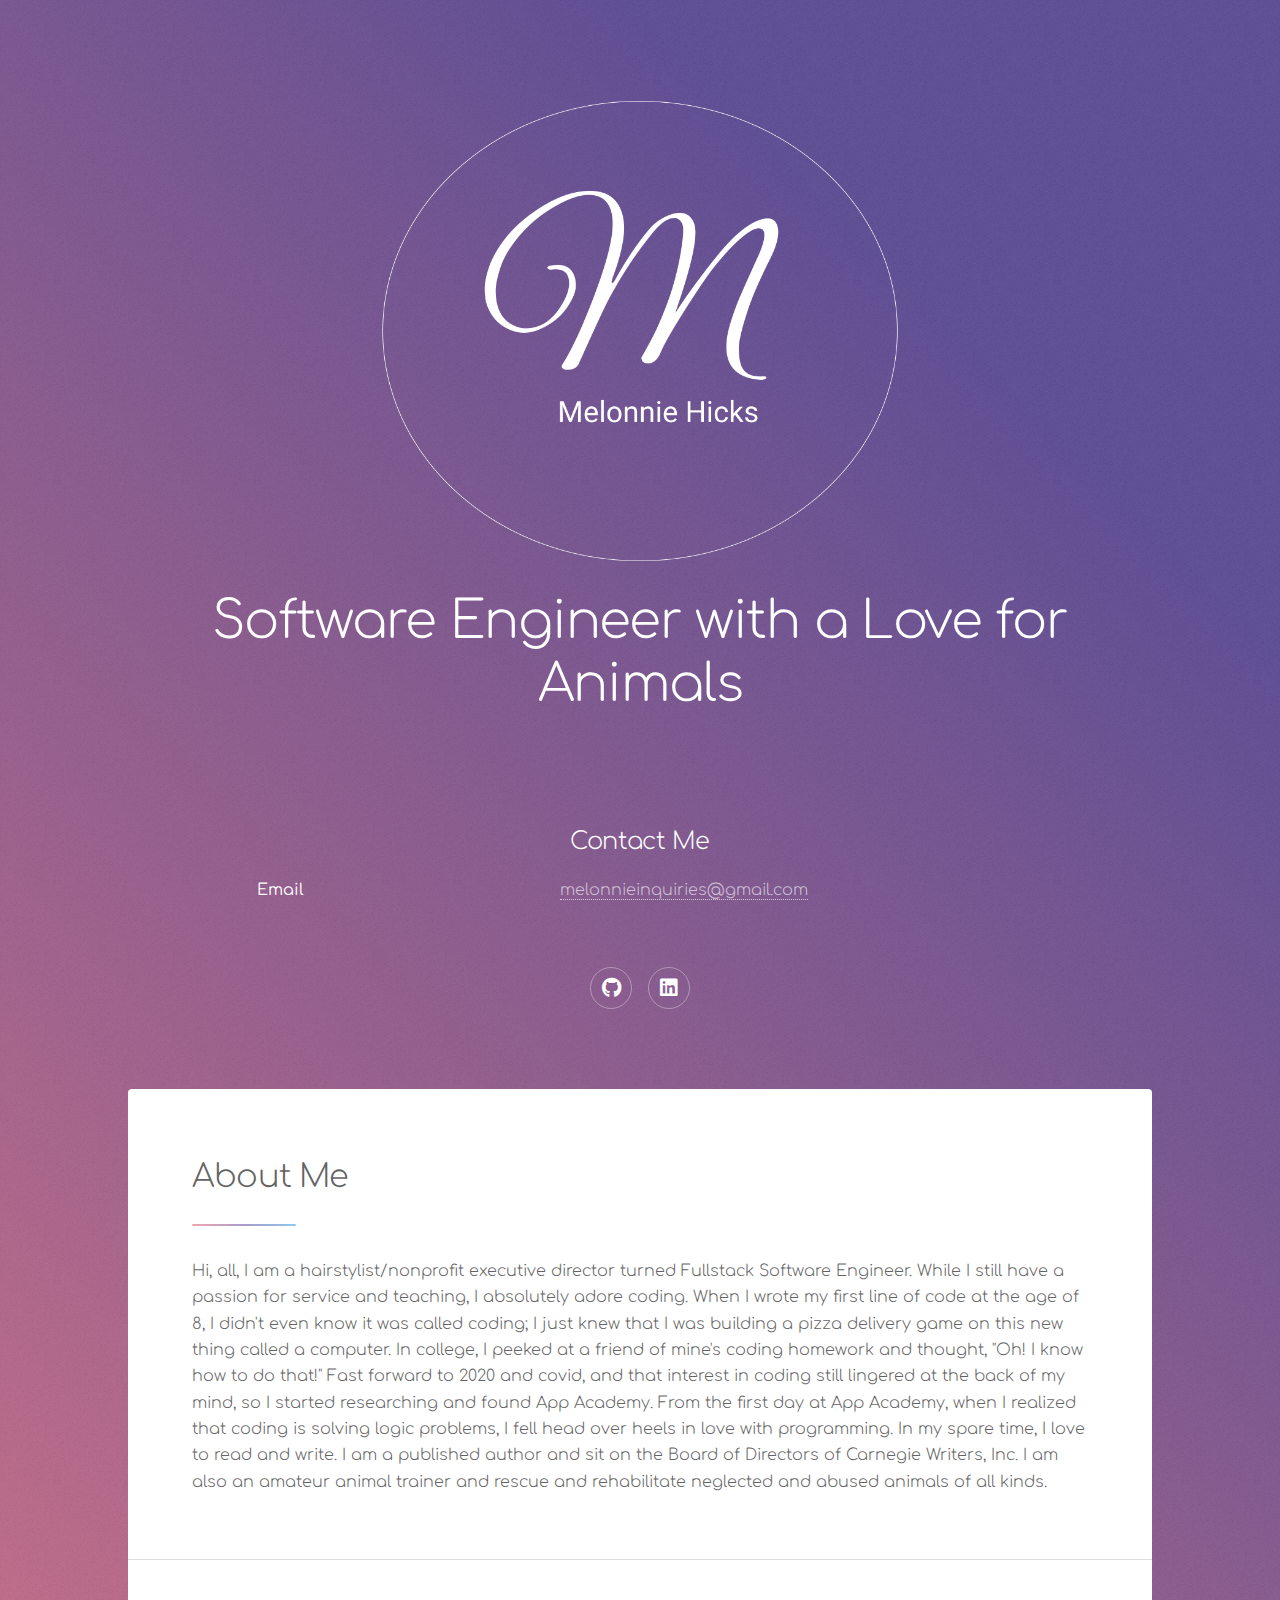
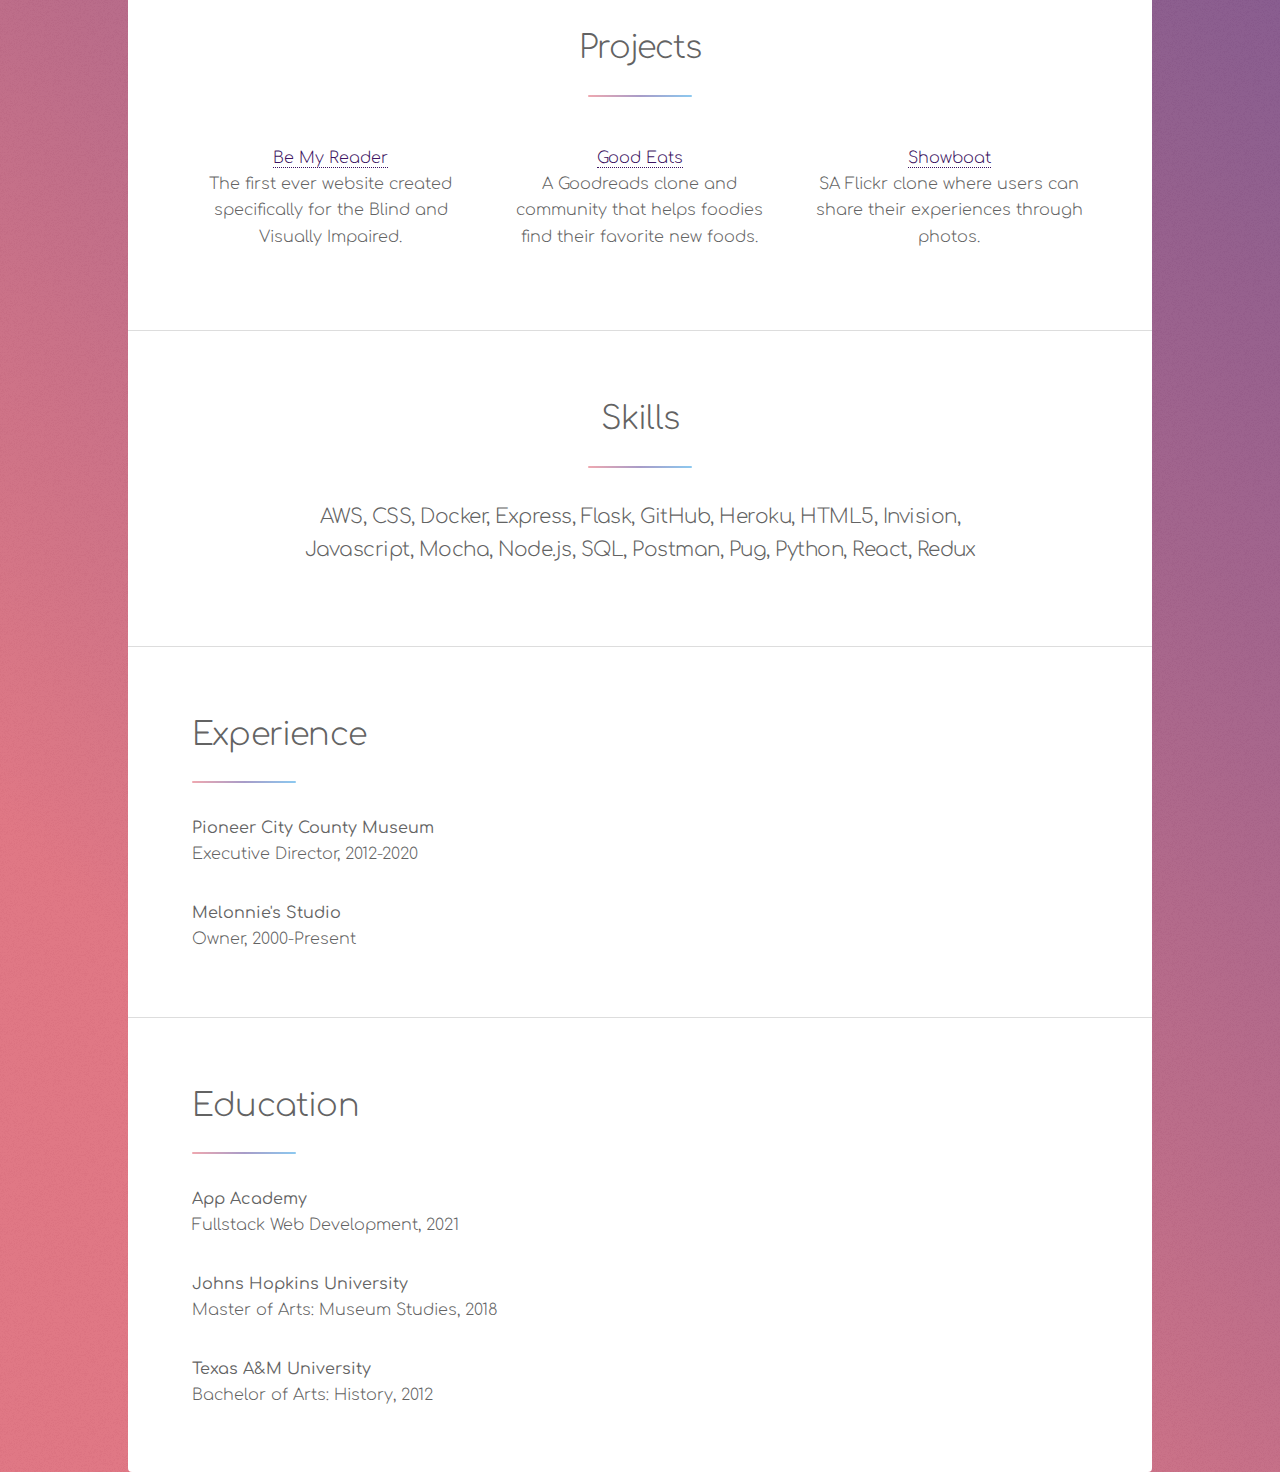
==== index.html @ 97345cf4 "styling" ====
<!DOCTYPE HTML>
<!--
	Stellar by HTML5 UP
	html5up.net | @ajlkn
	Free for personal and commercial use under the CCA 3.0 license (html5up.net/license)
-->
<html>
	<head>
		<title>Melonnie Hicks</title>
		<meta charset="utf-8" />
		<meta name="viewport" content="width=device-width, initial-scale=1, user-scalable=no" />
		<link rel="stylesheet" href="assets/css/main.css" />
		<noscript><link rel="stylesheet" href="assets/css/noscript.css" /></noscript>
	</head>
	<body class="is-preload">

		<!-- Wrapper -->
			<div id="wrapper">

				<!-- Header -->
					<header id="header" class="alt">
						<span class="logo"><img src="images/melLogoPersonalWebsite.png" alt="Melonnie Hicks" /></span>
						<h1>Software Engineer with a Love for Animals</h1>
						<!-- <p>Software Engineer with a Love for Animals<br />
						</p> -->
						<!-- <footer id="footer"> -->
						<!-- <section>
							<h2>Aliquam sed mauris</h2>
							<p>Sed lorem ipsum dolor sit amet et nullam consequat feugiat consequat magna adipiscing tempus etiam dolore veroeros. eget dapibus mauris. Cras aliquet, nisl ut viverra sollicitudin, ligula erat egestas velit, vitae tincidunt odio.</p>
							<ul class="actions">
								<li><a href="generic.html" class="button">Learn More</a></li>
							</ul>
						</section> -->
						<section>
							<dl id="header" class="alt">
								<h2>Contact Me</h2>
								<!-- <dt>Address</dt>
								<dd>1234 Somewhere Road &bull; Nashville, TN 00000 &bull; USA</dd> -->
								<!-- <dt>Phone</dt>
								<dd>(000) 000-0000 x 0000</dd> -->
								<dt>Email</dt>
								<dd><a href="#">melonnieinquiries@gmail.com</a></dd>
							</dl>
							<ul class="icons">
								<!-- <li><a href="#" class="icon brands fa-twitter alt"><span class="label">Twitter</span></a></li>
								<li><a href="#" class="icon brands fa-facebook-f alt"><span class="label">Facebook</span></a></li>
								<li><a href="#" class="icon brands fa-instagram alt"><span class="label">Instagram</span></a></li> -->
								<!-- <p>Or follow the links below!</p> -->
								<li><a href="https://github.com/Melonnie13" class="icon brands fa-github alt"><span class="label">GitHub</span></a></li>
								<li><a href="https://www.linkedin.com/in/melonniehicks/" class="icon brands fa-linkedin alt"><span class="label">LinkedIn</span></a></li>

							</ul>
						</section>
						<!-- <p class="copyright">&copy; Untitled. Design: <a href="https://html5up.net">HTML5 UP</a>.</p> -->
					<!-- </footer> -->
					</header>

				<!-- Nav -->
					<!-- <nav id="nav">
						<ul>
							<li><a href="#intro" class="active">Introduction</a></li>
							<li><a href="#first">First Section</a></li>
							<li><a href="#second">Second Section</a></li>
							<li><a href="#cta">Get Started</a></li>
						</ul>
					</nav> -->

				<!-- Main -->
					<div id="main">

						<!-- Introduction -->
							<section id="intro" class="main">
								<div class="spotlight">
									<div class="content">
										<header class="major">
											<h2>About Me</h2>
										</header>
										<p>Hi, all, I am a hairstylist/nonprofit executive director turned Fullstack Software Engineer. While I still have a passion for service and teaching, I absolutely adore coding. When I wrote my first line of code at the age of 8, I didn't even know it was called coding; I just knew that I was building a pizza delivery game on this new thing called a computer. In college, I peeked at a friend of mine's coding homework and thought, "Oh! I know how to do that!" Fast forward to 2020 and covid, and that interest in coding still lingered at the back of my mind, so I started researching and found App Academy. From the first day at App Academy, when I realized that coding is solving logic problems, I fell head over heels in love with programming. In my spare time, I love to read and write. I am a published author and sit on the Board of Directors of Carnegie Writers, Inc. I am also an amateur animal trainer and rescue and rehabilitate neglected and abused animals of all kinds.
											<!-- <br /> Contact me below for more information! -->
										</p>
										<!-- <ul class="actions">
											<li><a href="generic.html" class="button">Learn More</a></li>
										</ul>
									</div>
									<span class="image"><img src="images/pic01.jpg" alt="" /></span> -->
								</div>
							</section>

							<!-- First Section -->
							<section id="first" class="main special">
								<header class="major">
									<h2>Projects</h2>
								</header>
								<ul class="features">
									<li>
										<!-- <span class="icon solid major style1"><img src='images/splashPage.png' alt='Be My Reader'></span> -->
										<!-- <span class="icon solid major style1 fa-code"></span> -->
										<a class='projects' href="https://github.com/Melonnie13/BeMyReader">Be My Reader</a>
										<p>The first ever website created specifically for the Blind and Visually Impaired.</p>
									</li>
									<li>
										<!-- <span class="icon major style3 fa-copy"></span> -->
										<a class='projects' href="https://github.com/edenspring/goodEats">Good Eats</a>
										<p>A Goodreads clone and community that helps foodies find their favorite new foods.</p>
									</li>
									<li>
										<!-- <span class="icon major style5 fa-gem"></span> -->
										<a class='projects' href="https://github.com/nathanblaz/showboat-group-project">Showboat</a>
										<p>SA Flickr clone where users can share their experiences through photos.</p>
									</li>
								</ul>
								<!-- <footer class="major">
									<ul class="actions special">
										<li><a href="generic.html" class="button">Learn More</a></li>
									</ul>
								</footer> -->
							</section>

							<!-- Second Section -->
							<section id="second" class="main special">
								<header class="major">
									<h2>Skills</h2>
									<p>AWS, CSS, Docker, Express, Flask, GitHub, Heroku, HTML5, Invision,
									<br /> Javascript, Mocha, Node.js, SQL, Postman, Pug, Python, React, Redux
									</p>
								</header>
								<!-- <ul class="statistics">
									<li class="style1">
										<span class="icon solid fa-code-branch"></span>
										<strong>5,120</strong> Etiam
									</li>
									<li class="style2">
										<span class="icon fa-folder-open"></span>
										<strong>8,192</strong> Magna
									</li>
									<li class="style3">
										<span class="icon solid fa-signal"></span>
										<strong>2,048</strong> Tempus
									</li>
									<li class="style4">
										<span class="icon solid fa-laptop"></span>
										<strong>4,096</strong> Aliquam
									</li>
									<li class="style5">
										<span class="icon fa-gem"></span>
										<strong>1,024</strong> Nullam
									</li>
								</ul>
								<p class="content">Nam elementum nisl et mi a commodo porttitor. Morbi sit amet nisl eu arcu faucibus hendrerit vel a risus. Nam a orci mi, elementum ac arcu sit amet, fermentum pellentesque et purus. Integer maximus varius lorem, sed convallis diam accumsan sed. Etiam porttitor placerat sapien, sed eleifend a enim pulvinar faucibus semper quis ut arcu. Ut non nisl a mollis est efficitur vestibulum. Integer eget purus nec nulla mattis et accumsan ut magna libero. Morbi auctor iaculis porttitor. Sed ut magna ac risus et hendrerit scelerisque. Praesent eleifend lacus in lectus aliquam porta. Cras eu ornare dui curabitur lacinia.</p>
								<footer class="major">
									<ul class="actions special">
										<li><a href="generic.html" class="button">Learn More</a></li>
									</ul> -->
								</footer>
							</section>

							<section id="intro" class="main">
								<div class="spotlight">
									<div class="content">
										<header class="major">
											<h2>Experience</h2>
										</header>
										<p> <strong>Pioneer City County Museum</strong>
										<br /> Executive Director, 2012-2020
											<!-- <br /> Contact me below for more information! -->
										</p>
										<p> <strong>Melonnie's Studio</strong>
											<br /> Owner, 2000-Present
												<!-- <br /> Contact me below for more information! -->
											</p>
										<!-- <ul class="actions">
											<li><a href="generic.html" class="button">Learn More</a></li>
										</ul>
									</div>
									<span class="image"><img src="images/pic01.jpg" alt="" /></span> -->
								</div>
							</section>
							<section id="intro" class="main">
								<div class="spotlight">
									<div class="content">
										<header class="major">
											<h2>Education</h2>
										</header>
										<p> <strong>App Academy</strong>
										<br /> Fullstack Web Development, 2021
											<!-- <br /> Contact me below for more information! -->
										</p>
										<p> <strong>Johns Hopkins University</strong>
											<br /> Master of Arts: Museum Studies, 2018
												<!-- <br /> Contact me below for more information! -->
											</p>
											<p> <strong>Texas A&M University</strong>
												<br /> Bachelor of Arts: History, 2012
													<!-- <br /> Contact me below for more information! -->
												</p>
										<!-- <ul class="actions">
											<li><a href="generic.html" class="button">Learn More</a></li>
										</ul>
									</div>
									<span class="image"><img src="images/pic01.jpg" alt="" /></span> -->
								</div>
							</section>

						<!-- Get Started -->
							<!-- <section id="cta" class="main special">
								<header class="major">
									<h2>Congue imperdiet</h2>
									<p>Donec imperdiet consequat consequat. Suspendisse feugiat congue<br />
									posuere. Nulla massa urna, fermentum eget quam aliquet.</p>
								</header>
								<footer class="major">
									<ul class="actions special">
										<li><a href="generic.html" class="button primary">Get Started</a></li>
										<li><a href="generic.html" class="button">Learn More</a></li>
									</ul>
								</footer>
							</section> -->

					</div>

				<!-- Footer -->


			</div>

		<!-- Scripts -->
			<script src="assets/js/jquery.min.js"></script>
			<script src="assets/js/jquery.scrollex.min.js"></script>
			<script src="assets/js/jquery.scrolly.min.js"></script>
			<script src="assets/js/browser.min.js"></script>
			<script src="assets/js/breakpoints.min.js"></script>
			<script src="assets/js/util.js"></script>
			<script src="assets/js/main.js"></script>

	</body>
</html>
---- assets/css/main.css ----
@import url(fontawesome-all.min.css);
@import 'https://fonts.googleapis.com/css2?family=Comfortaa&display=swap';

/*
	Stellar by HTML5 UP
	html5up.net | @ajlkn
	Free for personal and commercial use under the CCA 3.0 license (html5up.net/license)
*/

html, body, div, span, applet, object,
iframe, h1, h2, h3, h4, h5, h6, p, blockquote,
pre, a, abbr, acronym, address, big, cite,
code, del, dfn, em, img, ins, kbd, q, s, samp,
small, strike, strong, sub, sup, tt, var, b,
u, i, center, dl, dt, dd, ol, ul, li, fieldset,
form, label, legend, table, caption, tbody,
tfoot, thead, tr, th, td, article, aside,
canvas, details, embed, figure, figcaption,
footer, header, hgroup, menu, nav, output, ruby,
section, summary, time, mark, audio, video {
	margin: 0;
	padding: 0;
	border: 0;
	font-size: 100%;
	font: inherit;
	vertical-align: baseline;}

article, aside, details, figcaption, figure,
footer, header, hgroup, menu, nav, section {
	display: block;}

body {
	line-height: 1;
}

ol, ul {
	list-style: none;
}

blockquote, q {
	quotes: none;
}

	blockquote:before, blockquote:after, q:before, q:after {
		content: '';
		content: none;
	}

table {
	border-collapse: collapse;
	border-spacing: 0;
}

body {
	-webkit-text-size-adjust: none;
}

mark {
	background-color: transparent;
	color: inherit;
}

input::-moz-focus-inner {
	border: 0;
	padding: 0;
}

input, select, textarea {
	-moz-appearance: none;
	-webkit-appearance: none;
	-ms-appearance: none;
	appearance: none;
}

/* Basic */

	@-ms-viewport {
		width: device-width;
	}

	body {
		-ms-overflow-style: scrollbar;
	}

	@media screen and (max-width: 480px) {

		html, body {
			min-width: 320px;
		}

	}

	html {
		box-sizing: border-box;
	}

	*, *:before, *:after {
		box-sizing: inherit;
	}

	body {
		background-color: #935d8c;
		background-image: url("images/overlay.png"), -moz-linear-gradient(45deg, #e37682 15%, #5f4d93 85%);
		background-image: url("images/overlay.png"), -webkit-linear-gradient(45deg, #e37682 15%, #5f4d93 85%);
		background-image: url("images/overlay.png"), -ms-linear-gradient(45deg, #e37682 15%, #5f4d93 85%);
		background-image: url("images/overlay.png"), linear-gradient(45deg, #e37682 15%, #5f4d93 85%);
	}

		body.is-preload *, body.is-preload *:before, body.is-preload *:after {
			-moz-animation: none !important;
			-webkit-animation: none !important;
			-ms-animation: none !important;
			animation: none !important;
			-moz-transition: none !important;
			-webkit-transition: none !important;
			-ms-transition: none !important;
			transition: none !important;
		}

/* Type */

	body {
		background-color: #935d8c;
		color: rgba(255, 255, 255, 0.65);
	}

	body, input, select, textarea {
		font-family: 'Comfortaa', cursive;
		font-size: 17pt;
		font-weight: 300;
		line-height: 1.65;
	}

		@media screen and (max-width: 1680px) {

			body, input, select, textarea {
				font-size: 14pt;
			}

		}

		@media screen and (max-width: 1280px) {

			body, input, select, textarea {
				font-size: 12pt;
			}

		}

		@media screen and (max-width: 360px) {

			body, input, select, textarea {
				font-size: 11pt;
			}

		}

	a {
		-moz-transition: color 0.2s ease, border-bottom 0.2s ease;
		-webkit-transition: color 0.2s ease, border-bottom 0.2s ease;
		-ms-transition: color 0.2s ease, border-bottom 0.2s ease;
		transition: color 0.2s ease, border-bottom 0.2s ease;
		text-decoration: none;
		border-bottom: dotted 1px;
		color: inherit;
	}

		a:hover {
			border-bottom-color: transparent;
		}

	strong, b {
		font-weight: 400;
	}

	em, i {
		font-style: italic;
	}

	p {
		margin: 0 0 2em 0;
	}

		p.content {
			-moz-columns: 20em 2;
			-webkit-columns: 20em 2;
			-ms-columns: 20em 2;
			columns: 20em 2;
			-moz-column-gap: 2em;
			-webkit-column-gap: 2em;
			-ms-column-gap: 2em;
			column-gap: 2em;
			text-align: justify;
		}

	h1, h2, h3, h4, h5, h6 {
		font-weight: 300;
		line-height: 1.5;
		margin: 0 0 0.7em 0;
		letter-spacing: -0.025em;
	}

		h1 a, h2 a, h3 a, h4 a, h5 a, h6 a {
			color: inherit;
			text-decoration: none;
		}

	h1 {
		font-size: 2.5em;
		line-height: 1.2;
	}

	h2 {
		font-size: 1.5em;
	}

	h3 {
		font-size: 1.25em;
	}

	h4 {
		font-size: 1.1em;
	}

	h5 {
		font-size: 0.9em;
	}

	h6 {
		font-size: 0.7em;
	}

	@media screen and (max-width: 736px) {

		h1 {
			font-size: 2em;
		}

	}

	sub {
		font-size: 0.8em;
		position: relative;
		top: 0.5em;
	}

	sup {
		font-size: 0.8em;
		position: relative;
		top: -0.5em;
	}

	blockquote {
		border-left: solid 4px;
		font-style: italic;
		margin: 0 0 2em 0;
		padding: 0.5em 0 0.5em 2em;
	}

	code {
		border-radius: 8px;
		border: solid 1px;
		font-family: 'Comfortaa', cursive;
		font-size: 0.9em;
		margin: 0 0.25em;
		padding: 0.25em 0.65em;
	}

	pre {
		-webkit-overflow-scrolling: touch;
		font-family: 'Comfortaa', cursive;
		font-size: 0.9em;
		margin: 0 0 2em 0;
	}

		pre code {
			display: block;
			line-height: 1.75;
			padding: 1em 1.5em;
			overflow-x: auto;
		}

	hr {
		border: 0;
		border-bottom: solid 1px;
		margin: 2em 0;
	}

		hr.major {
			margin: 3em 0;
		}

	.align-left {
		text-align: left;
	}

	.align-center {
		text-align: center;
	}

	.align-right {
		text-align: right;
	}

	input, select, textarea {
		color: #ffffff;
	}

	a:hover {
		color: #ffffff;
	}

	strong, b {
		color: #ffffff;
	}

	h1, h2, h3, h4, h5, h6 {
		color: #ffffff;
	}

	blockquote {
		border-left-color: rgba(255, 255, 255, 0.35);
	}

	code {
		background: rgba(255, 255, 255, 0.075);
		border-color: rgba(255, 255, 255, 0.35);
	}

	hr {
		border-bottom-color: rgba(255, 255, 255, 0.35);
	}

/* Row */

	.row {
		display: flex;
		flex-wrap: wrap;
		box-sizing: border-box;
		align-items: stretch;
	}

		.row > * {
			box-sizing: border-box;
		}

		.row.gtr-uniform > * > :last-child {
			margin-bottom: 0;
		}

		.row.aln-left {
			justify-content: flex-start;
		}

		.row.aln-center {
			justify-content: center;
		}

		.row.aln-right {
			justify-content: flex-end;
		}

		.row.aln-top {
			align-items: flex-start;
		}

		.row.aln-middle {
			align-items: center;
		}

		.row.aln-bottom {
			align-items: flex-end;
		}

		.row > .imp {
			order: -1;
		}

		.row > .col-1 {
			width: 8.33333%;
		}

		.row > .off-1 {
			margin-left: 8.33333%;
		}

		.row > .col-2 {
			width: 16.66667%;
		}

		.row > .off-2 {
			margin-left: 16.66667%;
		}

		.row > .col-3 {
			width: 25%;
		}

		.row > .off-3 {
			margin-left: 25%;
		}

		.row > .col-4 {
			width: 33.33333%;
		}

		.row > .off-4 {
			margin-left: 33.33333%;
		}

		.row > .col-5 {
			width: 41.66667%;
		}

		.row > .off-5 {
			margin-left: 41.66667%;
		}

		.row > .col-6 {
			width: 50%;
		}

		.row > .off-6 {
			margin-left: 50%;
		}

		.row > .col-7 {
			width: 58.33333%;
		}

		.row > .off-7 {
			margin-left: 58.33333%;
		}

		.row > .col-8 {
			width: 66.66667%;
		}

		.row > .off-8 {
			margin-left: 66.66667%;
		}

		.row > .col-9 {
			width: 75%;
		}

		.row > .off-9 {
			margin-left: 75%;
		}

		.row > .col-10 {
			width: 83.33333%;
		}

		.row > .off-10 {
			margin-left: 83.33333%;
		}

		.row > .col-11 {
			width: 91.66667%;
		}

		.row > .off-11 {
			margin-left: 91.66667%;
		}

		.row > .col-12 {
			width: 100%;
		}

		.row > .off-12 {
			margin-left: 100%;
		}

		.row.gtr-0 {
			margin-top: 0;
			margin-left: 0em;
		}

			.row.gtr-0 > * {
				padding: 0 0 0 0em;
			}

			.row.gtr-0.gtr-uniform {
				margin-top: 0em;
			}

				.row.gtr-0.gtr-uniform > * {
					padding-top: 0em;
				}

		.row.gtr-25 {
			margin-top: 0;
			margin-left: -0.375em;
		}

			.row.gtr-25 > * {
				padding: 0 0 0 0.375em;
			}

			.row.gtr-25.gtr-uniform {
				margin-top: -0.375em;
			}

				.row.gtr-25.gtr-uniform > * {
					padding-top: 0.375em;
				}

		.row.gtr-50 {
			margin-top: 0;
			margin-left: -0.75em;
		}

			.row.gtr-50 > * {
				padding: 0 0 0 0.75em;
			}

			.row.gtr-50.gtr-uniform {
				margin-top: -0.75em;
			}

				.row.gtr-50.gtr-uniform > * {
					padding-top: 0.75em;
				}

		.row {
			margin-top: 0;
			margin-left: -1.5em;
		}

			.row > * {
				padding: 0 0 0 1.5em;
			}

			.row.gtr-uniform {
				margin-top: -1.5em;
			}

				.row.gtr-uniform > * {
					padding-top: 1.5em;
				}

		.row.gtr-150 {
			margin-top: 0;
			margin-left: -2.25em;
		}

			.row.gtr-150 > * {
				padding: 0 0 0 2.25em;
			}

			.row.gtr-150.gtr-uniform {
				margin-top: -2.25em;
			}

				.row.gtr-150.gtr-uniform > * {
					padding-top: 2.25em;
				}

		.row.gtr-200 {
			margin-top: 0;
			margin-left: -3em;
		}

			.row.gtr-200 > * {
				padding: 0 0 0 3em;
			}

			.row.gtr-200.gtr-uniform {
				margin-top: -3em;
			}

				.row.gtr-200.gtr-uniform > * {
					padding-top: 3em;
				}

		@media screen and (max-width: 1680px) {

			.row {
				display: flex;
				flex-wrap: wrap;
				box-sizing: border-box;
				align-items: stretch;
			}

				.row > * {
					box-sizing: border-box;
				}

				.row.gtr-uniform > * > :last-child {
					margin-bottom: 0;
				}

				.row.aln-left {
					justify-content: flex-start;
				}

				.row.aln-center {
					justify-content: center;
				}

				.row.aln-right {
					justify-content: flex-end;
				}

				.row.aln-top {
					align-items: flex-start;
				}

				.row.aln-middle {
					align-items: center;
				}

				.row.aln-bottom {
					align-items: flex-end;
				}

				.row > .imp-xlarge {
					order: -1;
				}

				.row > .col-1-xlarge {
					width: 8.33333%;
				}

				.row > .off-1-xlarge {
					margin-left: 8.33333%;
				}

				.row > .col-2-xlarge {
					width: 16.66667%;
				}

				.row > .off-2-xlarge {
					margin-left: 16.66667%;
				}

				.row > .col-3-xlarge {
					width: 25%;
				}

				.row > .off-3-xlarge {
					margin-left: 25%;
				}

				.row > .col-4-xlarge {
					width: 33.33333%;
				}

				.row > .off-4-xlarge {
					margin-left: 33.33333%;
				}

				.row > .col-5-xlarge {
					width: 41.66667%;
				}

				.row > .off-5-xlarge {
					margin-left: 41.66667%;
				}

				.row > .col-6-xlarge {
					width: 50%;
				}

				.row > .off-6-xlarge {
					margin-left: 50%;
				}

				.row > .col-7-xlarge {
					width: 58.33333%;
				}

				.row > .off-7-xlarge {
					margin-left: 58.33333%;
				}

				.row > .col-8-xlarge {
					width: 66.66667%;
				}

				.row > .off-8-xlarge {
					margin-left: 66.66667%;
				}

				.row > .col-9-xlarge {
					width: 75%;
				}

				.row > .off-9-xlarge {
					margin-left: 75%;
				}

				.row > .col-10-xlarge {
					width: 83.33333%;
				}

				.row > .off-10-xlarge {
					margin-left: 83.33333%;
				}

				.row > .col-11-xlarge {
					width: 91.66667%;
				}

				.row > .off-11-xlarge {
					margin-left: 91.66667%;
				}

				.row > .col-12-xlarge {
					width: 100%;
				}

				.row > .off-12-xlarge {
					margin-left: 100%;
				}

				.row.gtr-0 {
					margin-top: 0;
					margin-left: 0em;
				}

					.row.gtr-0 > * {
						padding: 0 0 0 0em;
					}

					.row.gtr-0.gtr-uniform {
						margin-top: 0em;
					}

						.row.gtr-0.gtr-uniform > * {
							padding-top: 0em;
						}

				.row.gtr-25 {
					margin-top: 0;
					margin-left: -0.375em;
				}

					.row.gtr-25 > * {
						padding: 0 0 0 0.375em;
					}

					.row.gtr-25.gtr-uniform {
						margin-top: -0.375em;
					}

						.row.gtr-25.gtr-uniform > * {
							padding-top: 0.375em;
						}

				.row.gtr-50 {
					margin-top: 0;
					margin-left: -0.75em;
				}

					.row.gtr-50 > * {
						padding: 0 0 0 0.75em;
					}

					.row.gtr-50.gtr-uniform {
						margin-top: -0.75em;
					}

						.row.gtr-50.gtr-uniform > * {
							padding-top: 0.75em;
						}

				.row {
					margin-top: 0;
					margin-left: -1.5em;
				}

					.row > * {
						padding: 0 0 0 1.5em;
					}

					.row.gtr-uniform {
						margin-top: -1.5em;
					}

						.row.gtr-uniform > * {
							padding-top: 1.5em;
						}

				.row.gtr-150 {
					margin-top: 0;
					margin-left: -2.25em;
				}

					.row.gtr-150 > * {
						padding: 0 0 0 2.25em;
					}

					.row.gtr-150.gtr-uniform {
						margin-top: -2.25em;
					}

						.row.gtr-150.gtr-uniform > * {
							padding-top: 2.25em;
						}

				.row.gtr-200 {
					margin-top: 0;
					margin-left: -3em;
				}

					.row.gtr-200 > * {
						padding: 0 0 0 3em;
					}

					.row.gtr-200.gtr-uniform {
						margin-top: -3em;
					}

						.row.gtr-200.gtr-uniform > * {
							padding-top: 3em;
						}

		}

		@media screen and (max-width: 1280px) {

			.row {
				display: flex;
				flex-wrap: wrap;
				box-sizing: border-box;
				align-items: stretch;
			}

				.row > * {
					box-sizing: border-box;
				}

				.row.gtr-uniform > * > :last-child {
					margin-bottom: 0;
				}

				.row.aln-left {
					justify-content: flex-start;
				}

				.row.aln-center {
					justify-content: center;
				}

				.row.aln-right {
					justify-content: flex-end;
				}

				.row.aln-top {
					align-items: flex-start;
				}

				.row.aln-middle {
					align-items: center;
				}

				.row.aln-bottom {
					align-items: flex-end;
				}

				.row > .imp-large {
					order: -1;
				}

				.row > .col-1-large {
					width: 8.33333%;
				}

				.row > .off-1-large {
					margin-left: 8.33333%;
				}

				.row > .col-2-large {
					width: 16.66667%;
				}

				.row > .off-2-large {
					margin-left: 16.66667%;
				}

				.row > .col-3-large {
					width: 25%;
				}

				.row > .off-3-large {
					margin-left: 25%;
				}

				.row > .col-4-large {
					width: 33.33333%;
				}

				.row > .off-4-large {
					margin-left: 33.33333%;
				}

				.row > .col-5-large {
					width: 41.66667%;
				}

				.row > .off-5-large {
					margin-left: 41.66667%;
				}

				.row > .col-6-large {
					width: 50%;
				}

				.row > .off-6-large {
					margin-left: 50%;
				}

				.row > .col-7-large {
					width: 58.33333%;
				}

				.row > .off-7-large {
					margin-left: 58.33333%;
				}

				.row > .col-8-large {
					width: 66.66667%;
				}

				.row > .off-8-large {
					margin-left: 66.66667%;
				}

				.row > .col-9-large {
					width: 75%;
				}

				.row > .off-9-large {
					margin-left: 75%;
				}

				.row > .col-10-large {
					width: 83.33333%;
				}

				.row > .off-10-large {
					margin-left: 83.33333%;
				}

				.row > .col-11-large {
					width: 91.66667%;
				}

				.row > .off-11-large {
					margin-left: 91.66667%;
				}

				.row > .col-12-large {
					width: 100%;
				}

				.row > .off-12-large {
					margin-left: 100%;
				}

				.row.gtr-0 {
					margin-top: 0;
					margin-left: 0em;
				}

					.row.gtr-0 > * {
						padding: 0 0 0 0em;
					}

					.row.gtr-0.gtr-uniform {
						margin-top: 0em;
					}

						.row.gtr-0.gtr-uniform > * {
							padding-top: 0em;
						}

				.row.gtr-25 {
					margin-top: 0;
					margin-left: -0.375em;
				}

					.row.gtr-25 > * {
						padding: 0 0 0 0.375em;
					}

					.row.gtr-25.gtr-uniform {
						margin-top: -0.375em;
					}

						.row.gtr-25.gtr-uniform > * {
							padding-top: 0.375em;
						}

				.row.gtr-50 {
					margin-top: 0;
					margin-left: -0.75em;
				}

					.row.gtr-50 > * {
						padding: 0 0 0 0.75em;
					}

					.row.gtr-50.gtr-uniform {
						margin-top: -0.75em;
					}

						.row.gtr-50.gtr-uniform > * {
							padding-top: 0.75em;
						}

				.row {
					margin-top: 0;
					margin-left: -1.5em;
				}

					.row > * {
						padding: 0 0 0 1.5em;
					}

					.row.gtr-uniform {
						margin-top: -1.5em;
					}

						.row.gtr-uniform > * {
							padding-top: 1.5em;
						}

				.row.gtr-150 {
					margin-top: 0;
					margin-left: -2.25em;
				}

					.row.gtr-150 > * {
						padding: 0 0 0 2.25em;
					}

					.row.gtr-150.gtr-uniform {
						margin-top: -2.25em;
					}

						.row.gtr-150.gtr-uniform > * {
							padding-top: 2.25em;
						}

				.row.gtr-200 {
					margin-top: 0;
					margin-left: -3em;
				}

					.row.gtr-200 > * {
						padding: 0 0 0 3em;
					}

					.row.gtr-200.gtr-uniform {
						margin-top: -3em;
					}

						.row.gtr-200.gtr-uniform > * {
							padding-top: 3em;
						}

		}

		@media screen and (max-width: 980px) {

			.row {
				display: flex;
				flex-wrap: wrap;
				box-sizing: border-box;
				align-items: stretch;
			}

				.row > * {
					box-sizing: border-box;
				}

				.row.gtr-uniform > * > :last-child {
					margin-bottom: 0;
				}

				.row.aln-left {
					justify-content: flex-start;
				}

				.row.aln-center {
					justify-content: center;
				}

				.row.aln-right {
					justify-content: flex-end;
				}

				.row.aln-top {
					align-items: flex-start;
				}

				.row.aln-middle {
					align-items: center;
				}

				.row.aln-bottom {
					align-items: flex-end;
				}

				.row > .imp-medium {
					order: -1;
				}

				.row > .col-1-medium {
					width: 8.33333%;
				}

				.row > .off-1-medium {
					margin-left: 8.33333%;
				}

				.row > .col-2-medium {
					width: 16.66667%;
				}

				.row > .off-2-medium {
					margin-left: 16.66667%;
				}

				.row > .col-3-medium {
					width: 25%;
				}

				.row > .off-3-medium {
					margin-left: 25%;
				}

				.row > .col-4-medium {
					width: 33.33333%;
				}

				.row > .off-4-medium {
					margin-left: 33.33333%;
				}

				.row > .col-5-medium {
					width: 41.66667%;
				}

				.row > .off-5-medium {
					margin-left: 41.66667%;
				}

				.row > .col-6-medium {
					width: 50%;
				}

				.row > .off-6-medium {
					margin-left: 50%;
				}

				.row > .col-7-medium {
					width: 58.33333%;
				}

				.row > .off-7-medium {
					margin-left: 58.33333%;
				}

				.row > .col-8-medium {
					width: 66.66667%;
				}

				.row > .off-8-medium {
					margin-left: 66.66667%;
				}

				.row > .col-9-medium {
					width: 75%;
				}

				.row > .off-9-medium {
					margin-left: 75%;
				}

				.row > .col-10-medium {
					width: 83.33333%;
				}

				.row > .off-10-medium {
					margin-left: 83.33333%;
				}

				.row > .col-11-medium {
					width: 91.66667%;
				}

				.row > .off-11-medium {
					margin-left: 91.66667%;
				}

				.row > .col-12-medium {
					width: 100%;
				}

				.row > .off-12-medium {
					margin-left: 100%;
				}

				.row.gtr-0 {
					margin-top: 0;
					margin-left: 0em;
				}

					.row.gtr-0 > * {
						padding: 0 0 0 0em;
					}

					.row.gtr-0.gtr-uniform {
						margin-top: 0em;
					}

						.row.gtr-0.gtr-uniform > * {
							padding-top: 0em;
						}

				.row.gtr-25 {
					margin-top: 0;
					margin-left: -0.375em;
				}

					.row.gtr-25 > * {
						padding: 0 0 0 0.375em;
					}

					.row.gtr-25.gtr-uniform {
						margin-top: -0.375em;
					}

						.row.gtr-25.gtr-uniform > * {
							padding-top: 0.375em;
						}

				.row.gtr-50 {
					margin-top: 0;
					margin-left: -0.75em;
				}

					.row.gtr-50 > * {
						padding: 0 0 0 0.75em;
					}

					.row.gtr-50.gtr-uniform {
						margin-top: -0.75em;
					}

						.row.gtr-50.gtr-uniform > * {
							padding-top: 0.75em;
						}

				.row {
					margin-top: 0;
					margin-left: -1.5em;
				}

					.row > * {
						padding: 0 0 0 1.5em;
					}

					.row.gtr-uniform {
						margin-top: -1.5em;
					}

						.row.gtr-uniform > * {
							padding-top: 1.5em;
						}

				.row.gtr-150 {
					margin-top: 0;
					margin-left: -2.25em;
				}

					.row.gtr-150 > * {
						padding: 0 0 0 2.25em;
					}

					.row.gtr-150.gtr-uniform {
						margin-top: -2.25em;
					}

						.row.gtr-150.gtr-uniform > * {
							padding-top: 2.25em;
						}

				.row.gtr-200 {
					margin-top: 0;
					margin-left: -3em;
				}

					.row.gtr-200 > * {
						padding: 0 0 0 3em;
					}

					.row.gtr-200.gtr-uniform {
						margin-top: -3em;
					}

						.row.gtr-200.gtr-uniform > * {
							padding-top: 3em;
						}

		}

		@media screen and (max-width: 736px) {

			.row {
				display: flex;
				flex-wrap: wrap;
				box-sizing: border-box;
				align-items: stretch;
			}

				.row > * {
					box-sizing: border-box;
				}

				.row.gtr-uniform > * > :last-child {
					margin-bottom: 0;
				}

				.row.aln-left {
					justify-content: flex-start;
				}

				.row.aln-center {
					justify-content: center;
				}

				.row.aln-right {
					justify-content: flex-end;
				}

				.row.aln-top {
					align-items: flex-start;
				}

				.row.aln-middle {
					align-items: center;
				}

				.row.aln-bottom {
					align-items: flex-end;
				}

				.row > .imp-small {
					order: -1;
				}

				.row > .col-1-small {
					width: 8.33333%;
				}

				.row > .off-1-small {
					margin-left: 8.33333%;
				}

				.row > .col-2-small {
					width: 16.66667%;
				}

				.row > .off-2-small {
					margin-left: 16.66667%;
				}

				.row > .col-3-small {
					width: 25%;
				}

				.row > .off-3-small {
					margin-left: 25%;
				}

				.row > .col-4-small {
					width: 33.33333%;
				}

				.row > .off-4-small {
					margin-left: 33.33333%;
				}

				.row > .col-5-small {
					width: 41.66667%;
				}

				.row > .off-5-small {
					margin-left: 41.66667%;
				}

				.row > .col-6-small {
					width: 50%;
				}

				.row > .off-6-small {
					margin-left: 50%;
				}

				.row > .col-7-small {
					width: 58.33333%;
				}

				.row > .off-7-small {
					margin-left: 58.33333%;
				}

				.row > .col-8-small {
					width: 66.66667%;
				}

				.row > .off-8-small {
					margin-left: 66.66667%;
				}

				.row > .col-9-small {
					width: 75%;
				}

				.row > .off-9-small {
					margin-left: 75%;
				}

				.row > .col-10-small {
					width: 83.33333%;
				}

				.row > .off-10-small {
					margin-left: 83.33333%;
				}

				.row > .col-11-small {
					width: 91.66667%;
				}

				.row > .off-11-small {
					margin-left: 91.66667%;
				}

				.row > .col-12-small {
					width: 100%;
				}

				.row > .off-12-small {
					margin-left: 100%;
				}

				.row.gtr-0 {
					margin-top: 0;
					margin-left: 0em;
				}

					.row.gtr-0 > * {
						padding: 0 0 0 0em;
					}

					.row.gtr-0.gtr-uniform {
						margin-top: 0em;
					}

						.row.gtr-0.gtr-uniform > * {
							padding-top: 0em;
						}

				.row.gtr-25 {
					margin-top: 0;
					margin-left: -0.25em;
				}

					.row.gtr-25 > * {
						padding: 0 0 0 0.25em;
					}

					.row.gtr-25.gtr-uniform {
						margin-top: -0.25em;
					}

						.row.gtr-25.gtr-uniform > * {
							padding-top: 0.25em;
						}

				.row.gtr-50 {
					margin-top: 0;
					margin-left: -0.5em;
				}

					.row.gtr-50 > * {
						padding: 0 0 0 0.5em;
					}

					.row.gtr-50.gtr-uniform {
						margin-top: -0.5em;
					}

						.row.gtr-50.gtr-uniform > * {
							padding-top: 0.5em;
						}

				.row {
					margin-top: 0;
					margin-left: -1em;
				}

					.row > * {
						padding: 0 0 0 1em;
					}

					.row.gtr-uniform {
						margin-top: -1em;
					}

						.row.gtr-uniform > * {
							padding-top: 1em;
						}

				.row.gtr-150 {
					margin-top: 0;
					margin-left: -1.5em;
				}

					.row.gtr-150 > * {
						padding: 0 0 0 1.5em;
					}

					.row.gtr-150.gtr-uniform {
						margin-top: -1.5em;
					}

						.row.gtr-150.gtr-uniform > * {
							padding-top: 1.5em;
						}

				.row.gtr-200 {
					margin-top: 0;
					margin-left: -2em;
				}

					.row.gtr-200 > * {
						padding: 0 0 0 2em;
					}

					.row.gtr-200.gtr-uniform {
						margin-top: -2em;
					}

						.row.gtr-200.gtr-uniform > * {
							padding-top: 2em;
						}

		}

		@media screen and (max-width: 480px) {

			.row {
				display: flex;
				flex-wrap: wrap;
				box-sizing: border-box;
				align-items: stretch;
			}

				.row > * {
					box-sizing: border-box;
				}

				.row.gtr-uniform > * > :last-child {
					margin-bottom: 0;
				}

				.row.aln-left {
					justify-content: flex-start;
				}

				.row.aln-center {
					justify-content: center;
				}

				.row.aln-right {
					justify-content: flex-end;
				}

				.row.aln-top {
					align-items: flex-start;
				}

				.row.aln-middle {
					align-items: center;
				}

				.row.aln-bottom {
					align-items: flex-end;
				}

				.row > .imp-xsmall {
					order: -1;
				}

				.row > .col-1-xsmall {
					width: 8.33333%;
				}

				.row > .off-1-xsmall {
					margin-left: 8.33333%;
				}

				.row > .col-2-xsmall {
					width: 16.66667%;
				}

				.row > .off-2-xsmall {
					margin-left: 16.66667%;
				}

				.row > .col-3-xsmall {
					width: 25%;
				}

				.row > .off-3-xsmall {
					margin-left: 25%;
				}

				.row > .col-4-xsmall {
					width: 33.33333%;
				}

				.row > .off-4-xsmall {
					margin-left: 33.33333%;
				}

				.row > .col-5-xsmall {
					width: 41.66667%;
				}

				.row > .off-5-xsmall {
					margin-left: 41.66667%;
				}

				.row > .col-6-xsmall {
					width: 50%;
				}

				.row > .off-6-xsmall {
					margin-left: 50%;
				}

				.row > .col-7-xsmall {
					width: 58.33333%;
				}

				.row > .off-7-xsmall {
					margin-left: 58.33333%;
				}

				.row > .col-8-xsmall {
					width: 66.66667%;
				}

				.row > .off-8-xsmall {
					margin-left: 66.66667%;
				}

				.row > .col-9-xsmall {
					width: 75%;
				}

				.row > .off-9-xsmall {
					margin-left: 75%;
				}

				.row > .col-10-xsmall {
					width: 83.33333%;
				}

				.row > .off-10-xsmall {
					margin-left: 83.33333%;
				}

				.row > .col-11-xsmall {
					width: 91.66667%;
				}

				.row > .off-11-xsmall {
					margin-left: 91.66667%;
				}

				.row > .col-12-xsmall {
					width: 100%;
				}

				.row > .off-12-xsmall {
					margin-left: 100%;
				}

				.row.gtr-0 {
					margin-top: 0;
					margin-left: 0em;
				}

					.row.gtr-0 > * {
						padding: 0 0 0 0em;
					}

					.row.gtr-0.gtr-uniform {
						margin-top: 0em;
					}

						.row.gtr-0.gtr-uniform > * {
							padding-top: 0em;
						}

				.row.gtr-25 {
					margin-top: 0;
					margin-left: -0.3125em;
				}

					.row.gtr-25 > * {
						padding: 0 0 0 0.3125em;
					}

					.row.gtr-25.gtr-uniform {
						margin-top: -0.3125em;
					}

						.row.gtr-25.gtr-uniform > * {
							padding-top: 0.3125em;
						}

				.row.gtr-50 {
					margin-top: 0;
					margin-left: -0.625em;
				}

					.row.gtr-50 > * {
						padding: 0 0 0 0.625em;
					}

					.row.gtr-50.gtr-uniform {
						margin-top: -0.625em;
					}

						.row.gtr-50.gtr-uniform > * {
							padding-top: 0.625em;
						}

				.row {
					margin-top: 0;
					margin-left: -1.25em;
				}

					.row > * {
						padding: 0 0 0 1.25em;
					}

					.row.gtr-uniform {
						margin-top: -1.25em;
					}

						.row.gtr-uniform > * {
							padding-top: 1.25em;
						}

				.row.gtr-150 {
					margin-top: 0;
					margin-left: -1.875em;
				}

					.row.gtr-150 > * {
						padding: 0 0 0 1.875em;
					}

					.row.gtr-150.gtr-uniform {
						margin-top: -1.875em;
					}

						.row.gtr-150.gtr-uniform > * {
							padding-top: 1.875em;
						}

				.row.gtr-200 {
					margin-top: 0;
					margin-left: -2.5em;
				}

					.row.gtr-200 > * {
						padding: 0 0 0 2.5em;
					}

					.row.gtr-200.gtr-uniform {
						margin-top: -2.5em;
					}

						.row.gtr-200.gtr-uniform > * {
							padding-top: 2.5em;
						}

		}

/* Box */

	.box {
		border-radius: 8px;
		border: solid;
		margin-bottom: 2em;
		padding: 1.5em;
	}

		.box > :last-child,
		.box > :last-child > :last-child,
		.box > :last-child > :last-child > :last-child {
			margin-bottom: 0;
		}

		.box.alt {
			border: 0;
			border-radius: 0;
			padding: 0;
		}

	.box {
		border-color: rgba(255, 255, 255, 0.35);
	}

/* Button */

	input[type="submit"],
	input[type="reset"],
	input[type="button"],
	button,
	.button {
		-moz-appearance: none;
		-webkit-appearance: none;
		-ms-appearance: none;
		appearance: none;
		-moz-transition: background-color 0.2s ease-in-out, color 0.2s ease-in-out;
		-webkit-transition: background-color 0.2s ease-in-out, color 0.2s ease-in-out;
		-ms-transition: background-color 0.2s ease-in-out, color 0.2s ease-in-out;
		transition: background-color 0.2s ease-in-out, color 0.2s ease-in-out;
		border-radius: 8px;
		border: 0;
		cursor: pointer;
		display: inline-block;
		font-weight: 300;
		height: 2.75em;
		line-height: 2.75em;
		min-width: 9.25em;
		padding: 0 1.5em;
		text-align: center;
		text-decoration: none;
		white-space: nowrap;
	}

		input[type="submit"].icon,
		input[type="reset"].icon,
		input[type="button"].icon,
		button.icon,
		.button.icon {
			padding-left: 1.35em;
		}

			input[type="submit"].icon:before,
			input[type="reset"].icon:before,
			input[type="button"].icon:before,
			button.icon:before,
			.button.icon:before {
				margin-right: 0.5em;
			}

		input[type="submit"].fit,
		input[type="reset"].fit,
		input[type="button"].fit,
		button.fit,
		.button.fit {
			width: 100%;
		}

		input[type="submit"].small,
		input[type="reset"].small,
		input[type="button"].small,
		button.small,
		.button.small {
			font-size: 0.8em;
		}

		input[type="submit"].large,
		input[type="reset"].large,
		input[type="button"].large,
		button.large,
		.button.large {
			font-size: 1.35em;
		}

		input[type="submit"].disabled, input[type="submit"]:disabled,
		input[type="reset"].disabled,
		input[type="reset"]:disabled,
		input[type="button"].disabled,
		input[type="button"]:disabled,
		button.disabled,
		button:disabled,
		.button.disabled,
		.button:disabled {
			pointer-events: none;
			opacity: 0.25;
		}

		@media screen and (max-width: 736px) {

			input[type="submit"],
			input[type="reset"],
			input[type="button"],
			button,
			.button {
				min-width: 0;
			}

		}

	input[type="submit"],
	input[type="reset"],
	input[type="button"],
	button,
	.button {
		background-color: transparent;
		box-shadow: inset 0 0 0 1px rgba(255, 255, 255, 0.35);
		color: #ffffff !important;
	}

		input[type="submit"]:hover,
		input[type="reset"]:hover,
		input[type="button"]:hover,
		button:hover,
		.button:hover {
			background-color: rgba(255, 255, 255, 0.075);
		}

		input[type="submit"]:active,
		input[type="reset"]:active,
		input[type="button"]:active,
		button:active,
		.button:active {
			background-color: rgba(255, 255, 255, 0.2);
		}

		input[type="submit"].icon:before,
		input[type="reset"].icon:before,
		input[type="button"].icon:before,
		button.icon:before,
		.button.icon:before {
			color: rgba(255, 255, 255, 0.5);
		}

		input[type="submit"].primary,
		input[type="reset"].primary,
		input[type="button"].primary,
		button.primary,
		.button.primary {
			background-color: #8cc9f0;
			color: #ffffff !important;
			box-shadow: none;
		}

			input[type="submit"].primary:hover,
			input[type="reset"].primary:hover,
			input[type="button"].primary:hover,
			button.primary:hover,
			.button.primary:hover {
				background-color: #9acff2;
			}

			input[type="submit"].primary:active,
			input[type="reset"].primary:active,
			input[type="button"].primary:active,
			button.primary:active,
			.button.primary:active {
				background-color: #7ec3ee;
			}

			input[type="submit"].primary.icon:before,
			input[type="reset"].primary.icon:before,
			input[type="button"].primary.icon:before,
			button.primary.icon:before,
			.button.primary.icon:before {
				color: #ffffff !important;
			}

/* Form */

	form {
		margin: 0 0 2em 0;
	}

	label {
		display: block;
		font-size: 0.9em;
		font-weight: 400;
		margin: 0 0 1em 0;
	}

	input[type="text"],
	input[type="password"],
	input[type="email"],
	select,
	textarea {
		-moz-appearance: none;
		-webkit-appearance: none;
		-ms-appearance: none;
		appearance: none;
		border-radius: 8px;
		border: solid 1px;
		color: inherit;
		display: block;
		outline: 0;
		padding: 0 1em;
		text-decoration: none;
		width: 100%;
	}

		input[type="text"]:invalid,
		input[type="password"]:invalid,
		input[type="email"]:invalid,
		select:invalid,
		textarea:invalid {
			box-shadow: none;
		}

	select {
		background-size: 1.25rem;
		background-repeat: no-repeat;
		background-position: calc(100% - 1rem) center;
		height: 2.75em;
		padding-right: 2.75em;
		text-overflow: ellipsis;
	}

		select:focus::-ms-value {
			background-color: transparent;
		}

		select::-ms-expand {
			display: none;
		}

	input[type="text"],
	input[type="password"],
	input[type="email"],
	select {
		height: 2.75em;
	}

	textarea {
		padding: 0.75em 1em;
	}

	input[type="checkbox"],
	input[type="radio"] {
		-moz-appearance: none;
		-webkit-appearance: none;
		-ms-appearance: none;
		appearance: none;
		display: block;
		float: left;
		margin-right: -2em;
		opacity: 0;
		width: 1em;
		z-index: -1;
	}

		input[type="checkbox"] + label,
		input[type="radio"] + label {
			text-decoration: none;
			cursor: pointer;
			display: inline-block;
			font-size: 1em;
			font-weight: 300;
			padding-left: 2.4em;
			padding-right: 0.75em;
			position: relative;
		}

			input[type="checkbox"] + label:before,
			input[type="radio"] + label:before {
				-moz-osx-font-smoothing: grayscale;
				-webkit-font-smoothing: antialiased;
				display: inline-block;
				font-style: normal;
				font-variant: normal;
				text-rendering: auto;
				line-height: 1;
				text-transform: none !important;
				font-family: 'Font Awesome 5 Free';
				font-weight: 900;
			}

			input[type="checkbox"] + label:before,
			input[type="radio"] + label:before {
				border-radius: 8px;
				border: solid 1px;
				content: '';
				display: inline-block;
				font-size: 0.8em;
				height: 2.0625em;
				left: 0;
				line-height: 2.0625em;
				position: absolute;
				text-align: center;
				top: 0;
				width: 2.0625em;
			}

		input[type="checkbox"]:checked + label:before,
		input[type="radio"]:checked + label:before {
			content: '\f00c';
		}

	input[type="checkbox"] + label:before {
		border-radius: 8px;
	}

	input[type="radio"] + label:before {
		border-radius: 100%;
	}

	::-webkit-input-placeholder {
		opacity: 1.0;
	}

	:-moz-placeholder {
		opacity: 1.0;
	}

	::-moz-placeholder {
		opacity: 1.0;
	}

	:-ms-input-placeholder {
		opacity: 1.0;
	}

	label {
		color: #ffffff;
	}

	input[type="text"],
	input[type="password"],
	input[type="email"],
	select,
	textarea {
		background-color: rgba(255, 255, 255, 0.075);
		border-color: rgba(255, 255, 255, 0.35);
	}

		input[type="text"]:focus,
		input[type="password"]:focus,
		input[type="email"]:focus,
		select:focus,
		textarea:focus {
			border-color: #8cc9f0;
			box-shadow: 0 0 0 1px #8cc9f0;
		}

	select {
		background-image: url("data:image/svg+xml;charset=utf8,%3Csvg xmlns='http://www.w3.org/2000/svg' width='40' height='40' preserveAspectRatio='none' viewBox='0 0 40 40'%3E%3Cpath d='M9.4,12.3l10.4,10.4l10.4-10.4c0.2-0.2,0.5-0.4,0.9-0.4c0.3,0,0.6,0.1,0.9,0.4l3.3,3.3c0.2,0.2,0.4,0.5,0.4,0.9 c0,0.4-0.1,0.6-0.4,0.9L20.7,31.9c-0.2,0.2-0.5,0.4-0.9,0.4c-0.3,0-0.6-0.1-0.9-0.4L4.3,17.3c-0.2-0.2-0.4-0.5-0.4-0.9 c0-0.4,0.1-0.6,0.4-0.9l3.3-3.3c0.2-0.2,0.5-0.4,0.9-0.4S9.1,12.1,9.4,12.3z' fill='rgba(255, 255, 255, 0.35)' /%3E%3C/svg%3E");
	}

		select option {
			color: #ffffff;
			background: #935d8c;
		}

	input[type="checkbox"] + label,
	input[type="radio"] + label {
		color: rgba(255, 255, 255, 0.65);
	}

		input[type="checkbox"] + label:before,
		input[type="radio"] + label:before {
			background: rgba(255, 255, 255, 0.075);
			border-color: rgba(255, 255, 255, 0.35);
		}

	input[type="checkbox"]:checked + label:before,
	input[type="radio"]:checked + label:before {
		background-color: #ffffff;
		border-color: #ffffff;
		color: #935d8c;
	}

	input[type="checkbox"]:focus + label:before,
	input[type="radio"]:focus + label:before {
		border-color: #8cc9f0;
		box-shadow: 0 0 0 1px #8cc9f0;
	}

	::-webkit-input-placeholder {
		color: rgba(255, 255, 255, 0.5) !important;
	}

	:-moz-placeholder {
		color: rgba(255, 255, 255, 0.5) !important;
	}

	::-moz-placeholder {
		color: rgba(255, 255, 255, 0.5) !important;
	}

	:-ms-input-placeholder {
		color: rgba(255, 255, 255, 0.5) !important;
	}

	.formerize-placeholder {
		color: rgba(255, 255, 255, 0.5) !important;
	}

/* Icon */

	.icon {
		text-decoration: none;
		-moz-transition: background-color 0.2s ease-in-out, color 0.2s ease-in-out;
		-webkit-transition: background-color 0.2s ease-in-out, color 0.2s ease-in-out;
		-ms-transition: background-color 0.2s ease-in-out, color 0.2s ease-in-out;
		transition: background-color 0.2s ease-in-out, color 0.2s ease-in-out;
		border-bottom: none;
		position: relative;
	}

		.icon:before {
			-moz-osx-font-smoothing: grayscale;
			-webkit-font-smoothing: antialiased;
			display: inline-block;
			font-style: normal;
			font-variant: normal;
			text-rendering: auto;
			line-height: 1;
			text-transform: none !important;
			font-family: 'Font Awesome 5 Free';
			font-weight: 400;
		}

		.icon > .label {
			display: none;
		}

		.icon:before {
			line-height: solid;
		}

		.icon.solid:before {
			font-weight: 900;
		}

		.icon.brands:before {
			font-family: 'Font Awesome 5 Brands';
		}

		.icon.major {
			border: solid 1px;
			display: inline-block;
			border-radius: 100%;
			padding: 0.65em;
			margin: 0 0 2em 0;
			cursor: default;
		}

			.icon.major:before {
				display: inline-block;
				font-size: 6.25rem;
				width: 2.25em;
				height: 2.25em;
				line-height: 2.2em;
				border-radius: 100%;
				border: solid 1px;
				text-align: center;
			}

		.icon.alt {
			display: inline-block;
			border: solid 1px;
			border-radius: 100%;
		}

			.icon.alt:before {
				display: block;
				font-size: 1.25em;
				width: 2em;
				height: 2em;
				text-align: center;
				line-height: 2em;
			}

		.icon.style1 {
			color: #efa8b0;
		}

		.icon.style2 {
			color: #c79cc8;
		}

		.icon.style3 {
			color: #a89cc8;
		}

		.icon.style4 {
			color: #9bb2e1;
		}

		.icon.style5 {
			color: #8cc9f0;
		}

		@media screen and (max-width: 1680px) {

			.icon.major:before {
				font-size: 5.5rem;
			}

		}

		@media screen and (max-width: 1280px) {

			.icon.major:before {
				font-size: 4.75rem;
			}

		}

		@media screen and (max-width: 736px) {

			.icon.major {
				margin: 0 0 1.5em 0;
				padding: 0.35em;
			}

				.icon.major:before {
					font-size: 3.5rem;
				}

		}

	.icon.major {
		border-color: rgba(255, 255, 255, 0.35);
	}

		.icon.major:before {
			border-color: rgba(255, 255, 255, 0.35);
		}

	.icon.alt {
		border-color: rgba(255, 255, 255, 0.35);
		color: #ffffff;
	}

		.icon.alt:hover {
			background-color: rgba(255, 255, 255, 0.075);
		}

		.icon.alt:active {
			background-color: rgba(255, 255, 255, 0.2);
		}

/* Image */

	.image {
		border-radius: 8px;
		border: 0;
		display: inline-block;
		position: relative;
	}

		.image img {
			border-radius: 8px;
			display: block;
		}

		.image.left, .image.right {
			max-width: 40%;
		}

			.image.left img, .image.right img {
				width: 100%;
			}

		.image.left {
			float: left;
			margin: 0 1.5em 1em 0;
			top: 0.25em;
		}

		.image.right {
			float: right;
			margin: 0 0 1em 1.5em;
			top: 0.25em;
		}

		.image.fit {
			display: block;
			margin: 0 0 2em 0;
			width: 100%;
		}

			.image.fit img {
				width: 100%;
			}

		.image.main {
			display: block;
			margin: 0 0 3em 0;
			width: 100%;
		}

			.image.main img {
				width: 100%;
			}

/* List */

	ol {
		list-style: decimal;
		margin: 0 0 2em 0;
		padding-left: 1.25em;
	}

		ol li {
			padding-left: 0.25em;
		}

	ul {
		list-style: disc;
		margin: 0 0 2em 0;
		padding-left: 1em;
	}

		ul li {
			padding-left: 0.5em;
		}

		ul.alt {
			list-style: none;
			padding-left: 0;
		}

			ul.alt li {
				border-top: solid 1px;
				padding: 0.5em 0;
			}

				ul.alt li:first-child {
					border-top: 0;
					padding-top: 0;
				}

	dl {
		margin: 0 0 1em 0;
	}

		dl dt {
			display: block;
			font-weight: 400;
			margin: 0 0 0 0;
		}

		dl dd {
			margin-left: 2em;
		}

		dl.alt dt {
			display: block;
			width: 3em;
			margin: 0;
			clear: left;
			float: left;
		}

		dl.alt dd {
			margin: 0 0 0 5.5em;
		}

		dl.alt:after {
			content: '';
			display: block;
			clear: both;
		}

	ul.alt li {
		border-top-color: rgba(255, 255, 255, 0.35);
	}

	dl dt {
		color: #ffffff;
	}

/* Actions */

	ul.actions {
		display: -moz-flex;
		display: -webkit-flex;
		display: -ms-flex;
		display: flex;
		cursor: default;
		list-style: none;
		margin-left: -1em;
		padding-left: 0;
	}

		ul.actions li {
			padding: 0 0 0 1em;
			vertical-align: middle;
		}

		ul.actions.special {
			-moz-justify-content: center;
			-webkit-justify-content: center;
			-ms-justify-content: center;
			justify-content: center;
			width: 100%;
			margin-left: 0;
		}

			ul.actions.special li:first-child {
				padding-left: 0;
			}

		ul.actions.stacked {
			-moz-flex-direction: column;
			-webkit-flex-direction: column;
			-ms-flex-direction: column;
			flex-direction: column;
			margin-left: 0;
		}

			ul.actions.stacked li {
				padding: 1.3em 0 0 0;
			}

				ul.actions.stacked li:first-child {
					padding-top: 0;
				}

		ul.actions.fit {
			width: calc(100% + 1em);
		}

			ul.actions.fit li {
				-moz-flex-grow: 1;
				-webkit-flex-grow: 1;
				-ms-flex-grow: 1;
				flex-grow: 1;
				-moz-flex-shrink: 1;
				-webkit-flex-shrink: 1;
				-ms-flex-shrink: 1;
				flex-shrink: 1;
				width: 100%;
			}

				ul.actions.fit li > * {
					width: 100%;
				}

			ul.actions.fit.stacked {
				width: 100%;
			}

		@media screen and (max-width: 480px) {

			ul.actions:not(.fixed) {
				-moz-flex-direction: column;
				-webkit-flex-direction: column;
				-ms-flex-direction: column;
				flex-direction: column;
				margin-left: 0;
				width: 100% !important;
			}

				ul.actions:not(.fixed) li {
					-moz-flex-grow: 1;
					-webkit-flex-grow: 1;
					-ms-flex-grow: 1;
					flex-grow: 1;
					-moz-flex-shrink: 1;
					-webkit-flex-shrink: 1;
					-ms-flex-shrink: 1;
					flex-shrink: 1;
					padding: 1em 0 0 0;
					text-align: center;
					width: 100%;
				}

					ul.actions:not(.fixed) li > * {
						width: 100%;
					}

					ul.actions:not(.fixed) li:first-child {
						padding-top: 0;
					}

					ul.actions:not(.fixed) li input[type="submit"],
					ul.actions:not(.fixed) li input[type="reset"],
					ul.actions:not(.fixed) li input[type="button"],
					ul.actions:not(.fixed) li button,
					ul.actions:not(.fixed) li .button {
						width: 100%;
					}

						ul.actions:not(.fixed) li input[type="submit"].icon:before,
						ul.actions:not(.fixed) li input[type="reset"].icon:before,
						ul.actions:not(.fixed) li input[type="button"].icon:before,
						ul.actions:not(.fixed) li button.icon:before,
						ul.actions:not(.fixed) li .button.icon:before {
							margin-left: -0.5rem;
						}

		}

/* Icons */

	ul.icons {
		cursor: default;
		list-style: none;
		padding-left: 0;
	}

		ul.icons li {
			display: inline-block;
			padding: 0 0.65em 0 0;
		}

			ul.icons li:last-child {
				padding-right: 0 !important;
			}

/* Section/Article */

.projects{
	color:#3c1361;
	text-decoration: none;
}
.projects:hover{
	color:#935d8c;
}

	section.special, article.special {
		text-align: center;
	}

	header.major {
		margin-bottom: 3em;
	}

		header.major h2 {
			font-size: 2em;
		}

			header.major h2:after {
				display: block;
				content: '';
				width: 3.25em;
				height: 2px;
				margin: 0.7em 0 1em 0;
				border-radius: 2px;
			}

				section.special header.major h2:after, article.special header.major h2:after {
					margin-left: auto;
					margin-right: auto;
				}

		header.major p {
			font-size: 1.25em;
			letter-spacing: -0.025em;
		}

		header.major.special {
			text-align: center;
		}

			header.major.special h2:after {
				margin-left: auto;
				margin-right: auto;
			}

	footer.major {
		margin-top: 3em;
	}

	@media screen and (max-width: 736px) {

		header.major {
			margin-bottom: 0;
		}

			header.major h2 {
				font-size: 1.5em;
			}

			header.major p {
				font-size: 1em;
				letter-spacing: 0;
			}

				header.major p br {
					display: none;
				}

		footer.major {
			margin-top: 0;
		}

	}

	header.major h2:after {
		background-color: rgba(255, 255, 255, 0.35);
	}

/* Table */

	.table-wrapper {
		-webkit-overflow-scrolling: touch;
		overflow-x: auto;
	}

	table {
		margin: 0 0 2em 0;
		width: 100%;
	}

		table tbody tr {
			border: solid 1px;
			border-left: 0;
			border-right: 0;
		}

		table td {
			padding: 0.75em 0.75em;
		}

		table th {
			font-size: 0.9em;
			font-weight: 400;
			padding: 0 0.75em 0.75em 0.75em;
			text-align: left;
		}

		table thead {
			border-bottom: solid 2px;
		}

		table tfoot {
			border-top: solid 2px;
		}

		table.alt {
			border-collapse: separate;
		}

			table.alt tbody tr td {
				border: solid 1px;
				border-left-width: 0;
				border-top-width: 0;
			}

				table.alt tbody tr td:first-child {
					border-left-width: 1px;
				}

			table.alt tbody tr:first-child td {
				border-top-width: 1px;
			}

			table.alt thead {
				border-bottom: 0;
			}

			table.alt tfoot {
				border-top: 0;
			}

	table tbody tr {
		border-color: rgba(255, 255, 255, 0.35);
	}

		table tbody tr:nth-child(2n + 1) {
			background-color: rgba(255, 255, 255, 0.075);
		}

	table th {
		color: #ffffff;
	}

	table thead {
		border-bottom-color: rgba(255, 255, 255, 0.35);
	}

	table tfoot {
		border-top-color: rgba(255, 255, 255, 0.35);
	}

	table.alt tbody tr td {
		border-color: rgba(255, 255, 255, 0.35);
	}

/* Features */

	.features {
		display: -moz-flex;
		display: -webkit-flex;
		display: -ms-flex;
		display: flex;
		-moz-flex-wrap: wrap;
		-webkit-flex-wrap: wrap;
		-ms-flex-wrap: wrap;
		flex-wrap: wrap;
		-moz-justify-content: center;
		-webkit-justify-content: center;
		-ms-justify-content: center;
		justify-content: center;
		width: calc(100% + 2em);
		margin: 0 0 3em -2em;
		padding: 0;
		list-style: none;
	}

		.features li {
			width: calc(33.33333% - 2em);
			margin-left: 2em;
			margin-top: 3em;
			padding: 0;
		}

			.features li:nth-child(1), .features li:nth-child(2), .features li:nth-child(3) {
				margin-top: 0;
			}

			.features li > :last-child {
				margin-bottom: 0;
			}

		@media screen and (max-width: 980px) {

			.features li {
				width: calc(50% - 2em);
			}

				.features li:nth-child(3) {
					margin-top: 3em;
				}

		}

		@media screen and (max-width: 736px) {

			.features {
				width: 100%;
				margin: 0 0 2em 0;
			}

				.features li {
					width: 100%;
					margin-left: 0;
					margin-top: 2em;
				}

					.features li:nth-child(2), .features li:nth-child(3) {
						margin-top: 2em;
					}

		}

/* Statistics */

	.statistics {
		display: -moz-flex;
		display: -webkit-flex;
		display: -ms-flex;
		display: flex;
		width: 100%;
		margin: 0 0 3em 0;
		padding: 0;
		list-style: none;
		cursor: default;
	}

		.statistics li {
			-moz-flex: 1;
			-webkit-flex: 1;
			-ms-flex: 1;
			flex: 1;
			padding: 1.5em;
			color: #ffffff;
			text-align: center;
		}

			.statistics li.style1 {
				background-color: #efa8b0;
			}

			.statistics li.style2 {
				background-color: #c79cc8;
			}

			.statistics li.style3 {
				background-color: #a89cc8;
			}

			.statistics li.style4 {
				background-color: #9bb2e1;
			}

			.statistics li.style5 {
				background-color: #8cc9f0;
			}

			.statistics li strong, .statistics li b {
				display: block;
				font-size: 2em;
				line-height: 1.1;
				color: inherit !important;
				font-weight: 300;
				letter-spacing: -0.025em;
			}

			.statistics li:first-child {
				border-top-left-radius: 8px;
				border-bottom-left-radius: 8px;
			}

			.statistics li:last-child {
				border-top-right-radius: 8px;
				border-bottom-right-radius: 8px;
			}

			.statistics li .icon {
				display: inline-block;
			}

				.statistics li .icon:before {
					font-size: 2.75rem;
					line-height: 1.3;
				}

		@media screen and (max-width: 980px) {

			.statistics li strong, .statistics li b {
				font-size: 1.5em;
			}

		}

		@media screen and (max-width: 736px) {

			.statistics {
				display: block;
				width: 20em;
				max-width: 100%;
				margin: 0 auto 2em auto;
			}

				.statistics li:first-child {
					border-bottom-left-radius: 0;
					border-top-right-radius: 8px;
				}

				.statistics li:last-child {
					border-top-right-radius: 0;
					border-bottom-left-radius: 8px;
				}

				.statistics li .icon:before {
					font-size: 3.75rem;
				}

				.statistics li strong, .statistics li b {
					font-size: 2.5em;
				}

		}

/* Spotlight */

	.spotlight {
		display: -moz-flex;
		display: -webkit-flex;
		display: -ms-flex;
		display: flex;
		-moz-align-items: center;
		-webkit-align-items: center;
		-ms-align-items: center;
		align-items: center;
		margin: 0 0 2em 0;
	}

		.spotlight .content {
			-moz-flex: 1;
			-webkit-flex: 1;
			-ms-flex: 1;
			flex: 1;
		}

			.spotlight .content > :last-child {
				margin-bottom: 0;
			}

			.spotlight .content header.major {
				margin: 0 0 2em 0;
			}

		.spotlight .image {
			display: inline-block;
			margin-left: 4em;
			padding: 0.65em;
			border-radius: 100%;
			border: solid 1px;
		}

			.spotlight .image img {
				display: block;
				border-radius: 100%;
				width: 16em;
			}

		@media screen and (max-width: 980px) {

			.spotlight {
				-moz-flex-direction: column-reverse;
				-webkit-flex-direction: column-reverse;
				-ms-flex-direction: column-reverse;
				flex-direction: column-reverse;
				text-align: center;
			}

				.spotlight .content {
					-moz-flex: 0 1 auto;
					-webkit-flex: 0 1 auto;
					-ms-flex: 0 1 auto;
					flex: 0 1 auto;
					width: 100%;
				}

					.spotlight .content header.major h2:after {
						margin-left: auto;
						margin-right: auto;
					}

					.spotlight .content .actions {
						-moz-justify-content: center;
						-webkit-justify-content: center;
						-ms-justify-content: center;
						justify-content: center;
						width: calc(100% + 1em);
					}

				.spotlight .image {
					-moz-flex: 0 1 auto;
					-webkit-flex: 0 1 auto;
					-ms-flex: 0 1 auto;
					flex: 0 1 auto;
					margin-left: 0;
					margin-bottom: 2em;
				}

		}

		@media screen and (max-width: 736px) {

			.spotlight .image {
				padding: 0.35em;
			}

				.spotlight .image img {
					width: 12em;
				}

		}

	.spotlight .image {
		border-color: rgba(255, 255, 255, 0.35);
	}

/* Header */

	#header {
		padding: 5em 5em 1em 5em ;
		text-align: center;
	}

		#header h1 {
			margin: 0 0 0.25em 0;
		}

		#header p {
			font-size: 1.25em;
			letter-spacing: -0.025em;
		}

		#header.alt {
			padding: 7em 5em 4em 5em ;
		}

			#header.alt h1 {
				font-size: 3.25em;
			}

			#header.alt > * {
				-moz-transition: opacity 3s ease;
				-webkit-transition: opacity 3s ease;
				-ms-transition: opacity 3s ease;
				transition: opacity 3s ease;
				-moz-transition-delay: 0.5s;
				-webkit-transition-delay: 0.5s;
				-ms-transition-delay: 0.5s;
				transition-delay: 0.5s;
				opacity: 1;
			}

			#header.alt .logo {
				-moz-transition: opacity 1.25s ease, -moz-transform 0.5s ease;
				-webkit-transition: opacity 1.25s ease, -webkit-transform 0.5s ease;
				-ms-transition: opacity 1.25s ease, -ms-transform 0.5s ease;
				transition: opacity 1.25s ease, transform 0.5s ease;
				-moz-transition-delay: 0s;
				-webkit-transition-delay: 0s;
				-ms-transition-delay: 0s;
				transition-delay: 0s;
				display: block;
				margin: 0 0 1.5em 0;
			}

				#header.alt .logo img {
					display: block;
					margin: 0 auto;
					max-width: 70%;
				}

		@media screen and (max-width: 1280px) {

			#header {
				padding: 4em 4em 0.1em 4em ;
			}

				#header.alt {
					padding: 6em 4em 3em 4em ;
				}

		}

		@media screen and (max-width: 980px) {

			#header {
				padding: 4em 3em 0.1em 3em ;
			}

				#header.alt {
					padding: 3em 3em 0 3em ;
				}

		}

		@media screen and (max-width: 736px) {

			#header {
				padding: 3em 2em 0.1em 2em ;
			}

				#header p {
					font-size: 1em;
					letter-spacing: 0;
				}

					#header p br {
						display: none;
					}

				#header.alt {
					padding: 4em 2em 0 2em ;
				}

					#header.alt h1 {
						font-size: 2.5em;
					}

		}

		@media screen and (max-width: 480px) {

			#header {
				padding: 3em 1.5em 0.1em 1.5em ;
			}

				#header.alt {
					padding: 4em 1.5em 1em 1.5em ;
				}

		}

		@media screen and (max-width: 360px) {

			#header {
				padding: 2.5em 1em 0.1em 1em ;
			}

				#header.alt {
					padding: 3.5em 1em 0.5em 1em ;
				}

		}

		body.is-preload #header.alt > * {
			opacity: 0;
		}

		body.is-preload #header.alt .logo {
			-moz-transform: scale(0.8) rotate(-30deg);
			-webkit-transform: scale(0.8) rotate(-30deg);
			-ms-transform: scale(0.8) rotate(-30deg);
			transform: scale(0.8) rotate(-30deg);
		}

/* Nav */

	#nav {
		-moz-transition: background-color 0.2s ease, border-top-left-radius 0.2s ease, border-top-right-radius 0.2s ease, padding 0.2s ease;
		-webkit-transition: background-color 0.2s ease, border-top-left-radius 0.2s ease, border-top-right-radius 0.2s ease, padding 0.2s ease;
		-ms-transition: background-color 0.2s ease, border-top-left-radius 0.2s ease, border-top-right-radius 0.2s ease, padding 0.2s ease;
		transition: background-color 0.2s ease, border-top-left-radius 0.2s ease, border-top-right-radius 0.2s ease, padding 0.2s ease;
		background-color: #ffffff;
		color: #636363;
		position: absolute;
		width: 64em;
		max-width: calc(100% - 4em);
		padding: 1em;
		background-color: #f7f7f7;
		border-top-left-radius: 0.25em;
		border-top-right-radius: 0.25em;
		cursor: default;
		text-align: center;
	}

		#nav input, #nav select, #nav textarea {
			color: #636363;
		}

		#nav a:hover {
			color: #636363;
		}

		#nav strong, #nav b {
			color: #636363;
		}

		#nav h1, #nav h2, #nav h3, #nav h4, #nav h5, #nav h6 {
			color: #636363;
		}

		#nav blockquote {
			border-left-color: #dddddd;
		}

		#nav code {
			background: rgba(222, 222, 222, 0.25);
			border-color: #dddddd;
		}

		#nav hr {
			border-bottom-color: #dddddd;
		}

		#nav + #main {
			padding-top: 4.25em;
		}

		#nav ul {
			margin: 0;
			padding: 0;
			list-style: none;
		}

			#nav ul li {
				-moz-transition: margin 0.2s ease;
				-webkit-transition: margin 0.2s ease;
				-ms-transition: margin 0.2s ease;
				transition: margin 0.2s ease;
				display: inline-block;
				margin: 0 0.35em;
				padding: 0;
				vertical-align: middle;
			}

				#nav ul li a {
					-moz-transition: font-size 0.2s ease;
					-webkit-transition: font-size 0.2s ease;
					-ms-transition: font-size 0.2s ease;
					transition: font-size 0.2s ease;
					display: inline-block;
					height: 2.25em;
					line-height: 2.25em;
					padding: 0 1.25em;
					border: 0;
					border-radius: 8px;
					box-shadow: inset 0 0 0 1px transparent;
				}

					#nav ul li a:hover {
						background-color: rgba(222, 222, 222, 0.25);
					}

					#nav ul li a.active {
						background-color: #ffffff;
						box-shadow: none;
					}

		#nav.alt {
			position: fixed;
			top: 0;
			padding: 0.5em 1em;
			background-color: rgba(247, 247, 247, 0.95);
			border-top-left-radius: 0;
			border-top-right-radius: 0;
			z-index: 10000;
		}

			#nav.alt ul li {
				margin: 0 0.175em;
			}

				#nav.alt ul li a {
					font-size: 0.9em;
				}

		@media screen and (max-width: 736px) {

			#nav {
				display: none;
			}

				#nav + #main {
					padding-top: 0;
				}

		}

/* Main */

	#main {
		background-color: #ffffff;
		color: #636363;
		border-radius: 0.25em;
	}

		#main input, #main select, #main textarea {
			color: #636363;
		}

		#main a:hover {
			color: #636363;
		}

		#main strong, #main b {
			color: #636363;
		}

		#main h1, #main h2, #main h3, #main h4, #main h5, #main h6 {
			color: #636363;
		}

		#main blockquote {
			border-left-color: #dddddd;
		}

		#main code {
			background: rgba(222, 222, 222, 0.25);
			border-color: #dddddd;
		}

		#main hr {
			border-bottom-color: #dddddd;
		}

		#main .box {
			border-color: #dddddd;
		}

		#main input[type="submit"],
		#main input[type="reset"],
		#main input[type="button"],
		#main button,
		#main .button {
			background-color: transparent;
			box-shadow: inset 0 0 0 1px #dddddd;
			color: #636363 !important;
		}

			#main input[type="submit"]:hover,
			#main input[type="reset"]:hover,
			#main input[type="button"]:hover,
			#main button:hover,
			#main .button:hover {
				background-color: rgba(222, 222, 222, 0.25);
			}

			#main input[type="submit"]:active,
			#main input[type="reset"]:active,
			#main input[type="button"]:active,
			#main button:active,
			#main .button:active {
				background-color: rgba(222, 222, 222, 0.5);
			}

			#main input[type="submit"].icon:before,
			#main input[type="reset"].icon:before,
			#main input[type="button"].icon:before,
			#main button.icon:before,
			#main .button.icon:before {
				color: rgba(99, 99, 99, 0.25);
			}

			#main input[type="submit"].primary,
			#main input[type="reset"].primary,
			#main input[type="button"].primary,
			#main button.primary,
			#main .button.primary {
				background-color: #8cc9f0;
				color: #ffffff !important;
				box-shadow: none;
			}

				#main input[type="submit"].primary:hover,
				#main input[type="reset"].primary:hover,
				#main input[type="button"].primary:hover,
				#main button.primary:hover,
				#main .button.primary:hover {
					background-color: #9acff2;
				}

				#main input[type="submit"].primary:active,
				#main input[type="reset"].primary:active,
				#main input[type="button"].primary:active,
				#main button.primary:active,
				#main .button.primary:active {
					background-color: #7ec3ee;
				}

				#main input[type="submit"].primary.icon:before,
				#main input[type="reset"].primary.icon:before,
				#main input[type="button"].primary.icon:before,
				#main button.primary.icon:before,
				#main .button.primary.icon:before {
					color: #ffffff !important;
				}

		#main label {
			color: #636363;
		}

		#main input[type="text"],
		#main input[type="password"],
		#main input[type="email"],
		#main select,
		#main textarea {
			background-color: rgba(222, 222, 222, 0.25);
			border-color: #dddddd;
		}

			#main input[type="text"]:focus,
			#main input[type="password"]:focus,
			#main input[type="email"]:focus,
			#main select:focus,
			#main textarea:focus {
				border-color: #8cc9f0;
				box-shadow: 0 0 0 1px #8cc9f0;
			}

		#main select {
			background-image: url("data:image/svg+xml;charset=utf8,%3Csvg xmlns='http://www.w3.org/2000/svg' width='40' height='40' preserveAspectRatio='none' viewBox='0 0 40 40'%3E%3Cpath d='M9.4,12.3l10.4,10.4l10.4-10.4c0.2-0.2,0.5-0.4,0.9-0.4c0.3,0,0.6,0.1,0.9,0.4l3.3,3.3c0.2,0.2,0.4,0.5,0.4,0.9 c0,0.4-0.1,0.6-0.4,0.9L20.7,31.9c-0.2,0.2-0.5,0.4-0.9,0.4c-0.3,0-0.6-0.1-0.9-0.4L4.3,17.3c-0.2-0.2-0.4-0.5-0.4-0.9 c0-0.4,0.1-0.6,0.4-0.9l3.3-3.3c0.2-0.2,0.5-0.4,0.9-0.4S9.1,12.1,9.4,12.3z' fill='%23dddddd' /%3E%3C/svg%3E");
		}

			#main select option {
				color: #636363;
				background: #ffffff;
			}

		#main input[type="checkbox"] + label,
		#main input[type="radio"] + label {
			color: #636363;
		}

			#main input[type="checkbox"] + label:before,
			#main input[type="radio"] + label:before {
				background: rgba(222, 222, 222, 0.25);
				border-color: #dddddd;
			}

		#main input[type="checkbox"]:checked + label:before,
		#main input[type="radio"]:checked + label:before {
			background-color: #636363;
			border-color: #636363;
			color: #ffffff;
		}

		#main input[type="checkbox"]:focus + label:before,
		#main input[type="radio"]:focus + label:before {
			border-color: #8cc9f0;
			box-shadow: 0 0 0 1px #8cc9f0;
		}

		#main ::-webkit-input-placeholder {
			color: rgba(99, 99, 99, 0.25) !important;
		}

		#main :-moz-placeholder {
			color: rgba(99, 99, 99, 0.25) !important;
		}

		#main ::-moz-placeholder {
			color: rgba(99, 99, 99, 0.25) !important;
		}

		#main :-ms-input-placeholder {
			color: rgba(99, 99, 99, 0.25) !important;
		}

		#main .formerize-placeholder {
			color: rgba(99, 99, 99, 0.25) !important;
		}

		#main .icon.major {
			border-color: #dddddd;
		}

			#main .icon.major:before {
				border-color: #dddddd;
			}

		#main .icon.alt {
			border-color: #dddddd;
			color: #636363;
		}

			#main .icon.alt:hover {
				background-color: rgba(222, 222, 222, 0.25);
			}

			#main .icon.alt:active {
				background-color: rgba(222, 222, 222, 0.5);
			}

		#main ul.alt li {
			border-top-color: #dddddd;
		}

		#main dl dt {
			color: #636363;
		}

		#main header.major h2:after {
			background-color: #dddddd;
			background-image: -moz-linear-gradient(90deg, #efa8b0, #a89cc8, #8cc9f0);
			background-image: -webkit-linear-gradient(90deg, #efa8b0, #a89cc8, #8cc9f0);
			background-image: -ms-linear-gradient(90deg, #efa8b0, #a89cc8, #8cc9f0);
			background-image: linear-gradient(90deg, #efa8b0, #a89cc8, #8cc9f0);
		}

		#main table tbody tr {
			border-color: #dddddd;
		}

			#main table tbody tr:nth-child(2n + 1) {
				background-color: rgba(222, 222, 222, 0.25);
			}

		#main table th {
			color: #636363;
		}

		#main table thead {
			border-bottom-color: #dddddd;
		}

		#main table tfoot {
			border-top-color: #dddddd;
		}

		#main table.alt tbody tr td {
			border-color: #dddddd;
		}

		#main .spotlight .image {
			border-color: #dddddd;
		}

		#main > .main {
			padding: 5em 5em 3em 5em ;
			border-top: solid 1px #dddddd;
		}

			#main > .main:first-child {
				border-top: 0;
			}

			#main > .main > .image.main:first-child {
				margin: -5em 0 5em -5em;
				width: calc(100% + 10em);
				border-top-right-radius: 0.25em;
				border-top-left-radius: 0.25em;
				border-bottom-right-radius: 0;
				border-bottom-left-radius: 0;
			}

				#main > .main > .image.main:first-child img {
					border-top-right-radius: 0.25em;
					border-top-left-radius: 0.25em;
					border-bottom-right-radius: 0;
					border-bottom-left-radius: 0;
				}

		@media screen and (max-width: 1280px) {

			#main > .main {
				padding: 4em 4em 2em 4em ;
			}

				#main > .main > .image.main:first-child {
					margin: -4em 0 4em -4em;
					width: calc(100% + 8em);
				}

		}

		@media screen and (max-width: 980px) {

			#main > .main {
				padding: 4em 3em 2em 3em ;
			}

				#main > .main > .image.main:first-child {
					margin: -4em 0 4em -3em;
					width: calc(100% + 6em);
				}

		}

		@media screen and (max-width: 736px) {

			#main > .main {
				padding: 3em 2em 1em 2em ;
			}

				#main > .main > .image.main:first-child {
					margin: -3em 0 2em -2em;
					width: calc(100% + 4em);
				}

		}

		@media screen and (max-width: 480px) {

			#main > .main {
				padding: 3em 1.5em 1em 1.5em ;
			}

				#main > .main > .image.main:first-child {
					margin: -3em 0 1.5em -1.5em;
					width: calc(100% + 3em);
				}

		}

		@media screen and (max-width: 360px) {

			#main {
				border-radius: 0;
			}

				#main > .main {
					padding: 2.5em 1em 0.5em 1em ;
				}

					#main > .main > .image.main:first-child {
						margin: -2.5em 0 1.5em -1em;
						width: calc(100% + 2em);
						border-radius: 0;
					}

						#main > .main > .image.main:first-child img {
							border-radius: 0;
						}

		}

/* Footer */

	#footer {
		display: -moz-flex;
		display: -webkit-flex;
		display: -ms-flex;
		display: flex;
		-moz-flex-wrap: wrap;
		-webkit-flex-wrap: wrap;
		-ms-flex-wrap: wrap;
		flex-wrap: wrap;
		padding: 5em 5em 3em 5em ;
		width: calc(100% + 2em);
		margin: 0 0 3em -2em;
	}

		#footer > * {
			width: calc(50% - 2em);
			margin-left: 2em;
		}

		#footer .copyright {
			width: 100%;
			margin: 2.5em 0 2em 0;
			font-size: 0.8em;
			text-align: center;
		}

		@media screen and (max-width: 1280px) {

			#footer {
				padding: 4em 4em 2em 4em ;
			}

		}

		@media screen and (max-width: 980px) {

			#footer {
				padding: 4em 3em 2em 3em ;
				display: flex;
				justify-content: center;
				margin: 0 0 0 0;
				width: 100%;
			}

				#footer > * {
					width: 100%;
					margin-left: 0;
					margin-bottom: 0;
				}

				#footer .copyright {
					text-align: left;
				}

		}

		@media screen and (max-width: 736px) {

			#footer {
				padding: 3em 2em 1em 2em ;
			}

		}

		@media screen and (max-width: 480px) {

			#footer {
				padding: 3em 1.5em 1em 1.5em ;
			}

		}

		@media screen and (max-width: 480px) {

			#footer {
				padding: 2.5em 1em 0.5em 1em ;
			}

		}

/* Wrapper */

	#wrapper {
		width: 64em;
		max-width: calc(100% - 4em);
		margin: 0 auto;
	}

		@media screen and (max-width: 480px) {

			#wrapper {
				max-width: calc(100% - 2em);
			}

		}

		@media screen and (max-width: 360px) {

			#wrapper {
				max-width: 100%;
			}

		}
---- assets/css/noscript.css ----
/*
	Stellar by HTML5 UP
	html5up.net | @ajlkn
	Free for personal and commercial use under the CCA 3.0 license (html5up.net/license)
*/

/* Header */

	body.is-preload #header.alt > * {
		opacity: 1;
	}

	body.is-preload #header.alt .logo {
		-moz-transform: none;
		-webkit-transform: none;
		-ms-transform: none;
		transform: none;
	}
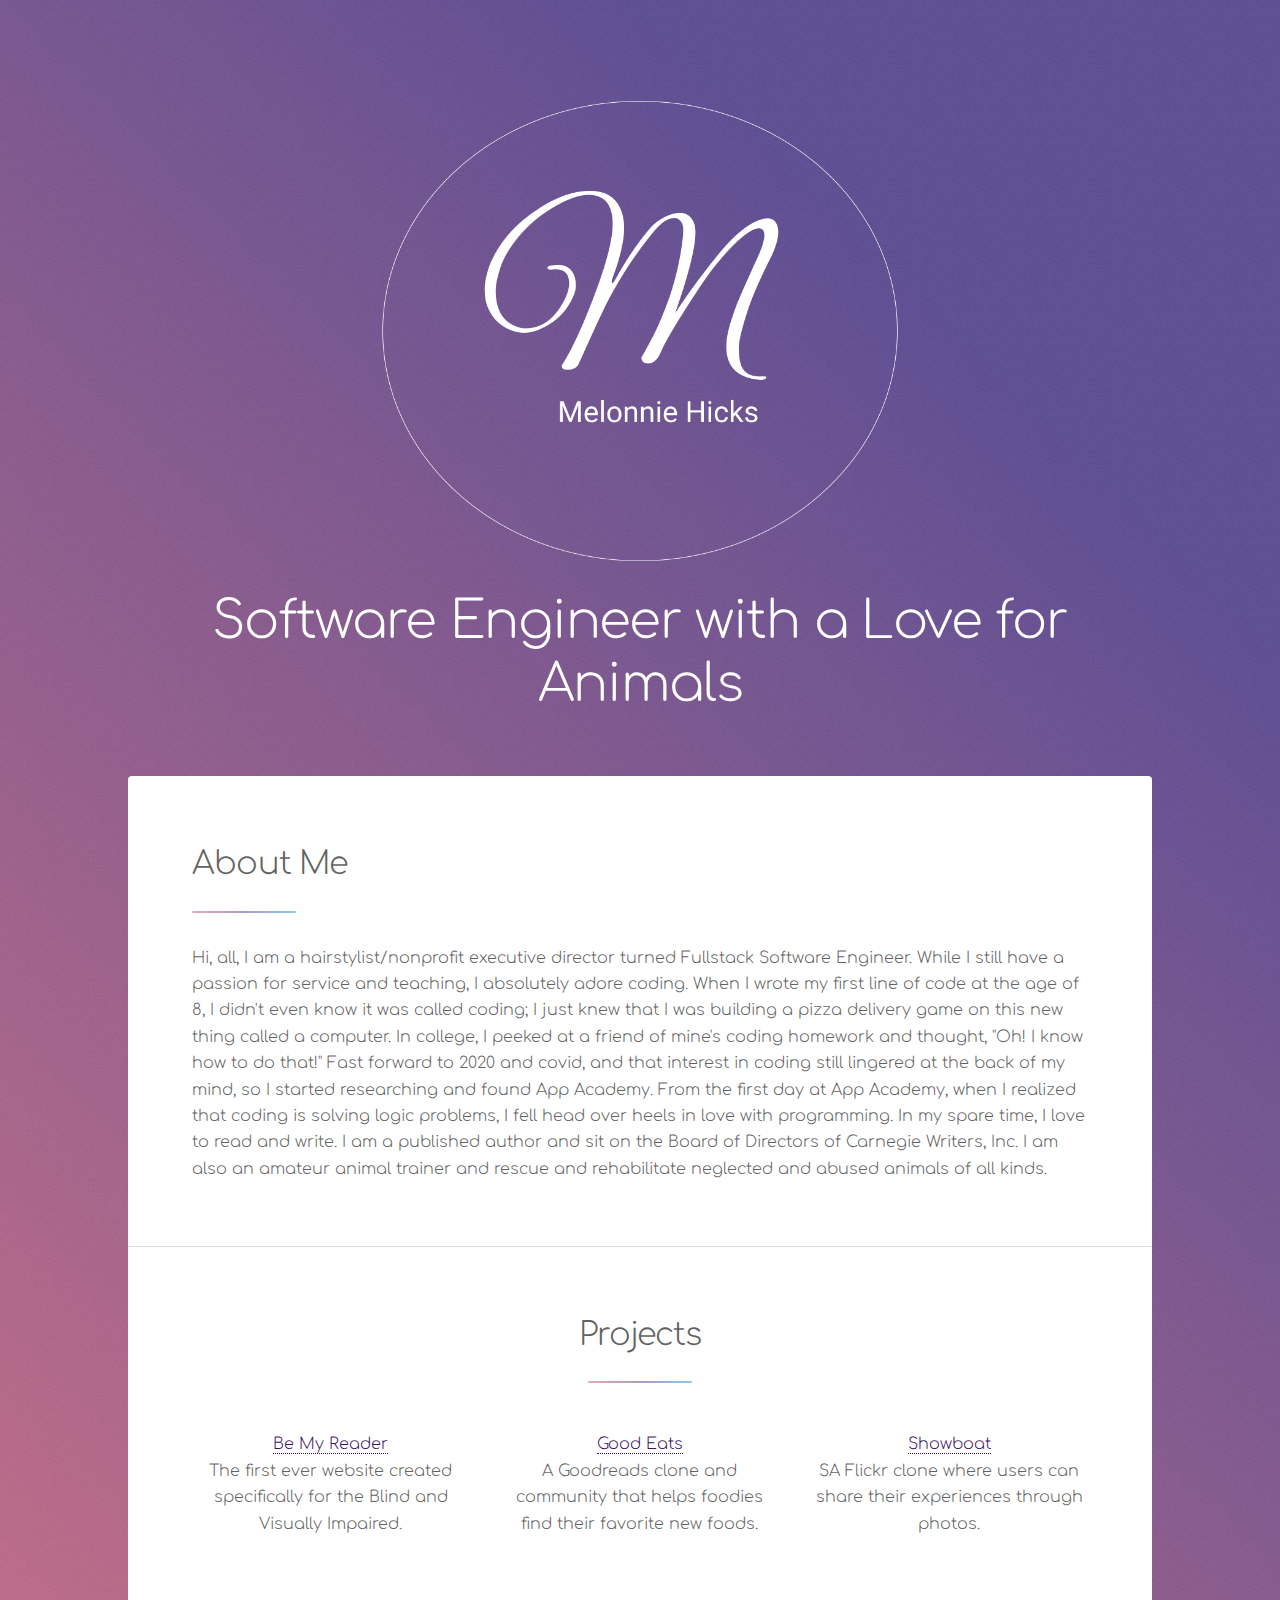
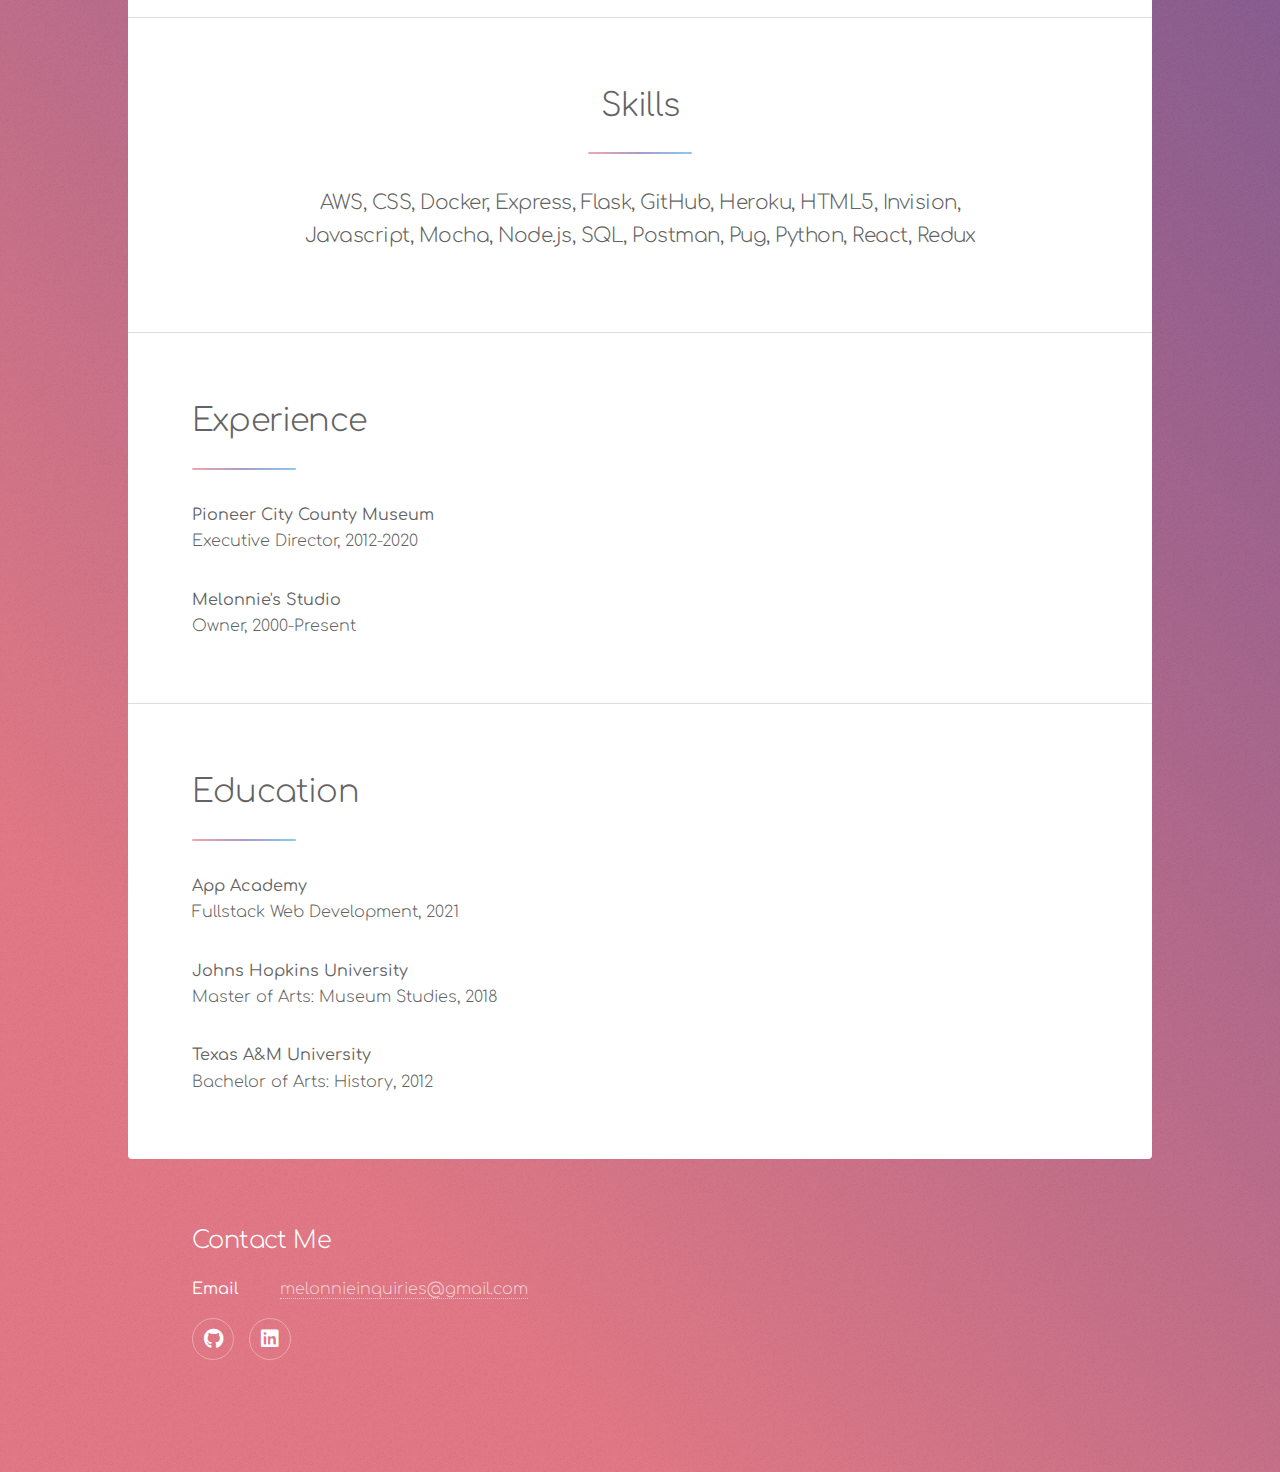
==== commit c52b21b7: "styling" ====
--- a/index.html
+++ b/index.html
@@ -23,36 +23,6 @@
 						<h1>Software Engineer with a Love for Animals</h1>
 						<!-- <p>Software Engineer with a Love for Animals<br />
 						</p> -->
-						<!-- <footer id="footer"> -->
-						<!-- <section>
-							<h2>Aliquam sed mauris</h2>
-							<p>Sed lorem ipsum dolor sit amet et nullam consequat feugiat consequat magna adipiscing tempus etiam dolore veroeros. eget dapibus mauris. Cras aliquet, nisl ut viverra sollicitudin, ligula erat egestas velit, vitae tincidunt odio.</p>
-							<ul class="actions">
-								<li><a href="generic.html" class="button">Learn More</a></li>
-							</ul>
-						</section> -->
-						<section>
-							<dl id="header" class="alt">
-								<h2>Contact Me</h2>
-								<!-- <dt>Address</dt>
-								<dd>1234 Somewhere Road &bull; Nashville, TN 00000 &bull; USA</dd> -->
-								<!-- <dt>Phone</dt>
-								<dd>(000) 000-0000 x 0000</dd> -->
-								<dt>Email</dt>
-								<dd><a href="#">melonnieinquiries@gmail.com</a></dd>
-							</dl>
-							<ul class="icons">
-								<!-- <li><a href="#" class="icon brands fa-twitter alt"><span class="label">Twitter</span></a></li>
-								<li><a href="#" class="icon brands fa-facebook-f alt"><span class="label">Facebook</span></a></li>
-								<li><a href="#" class="icon brands fa-instagram alt"><span class="label">Instagram</span></a></li> -->
-								<!-- <p>Or follow the links below!</p> -->
-								<li><a href="https://github.com/Melonnie13" class="icon brands fa-github alt"><span class="label">GitHub</span></a></li>
-								<li><a href="https://www.linkedin.com/in/melonniehicks/" class="icon brands fa-linkedin alt"><span class="label">LinkedIn</span></a></li>
-
-							</ul>
-						</section>
-						<!-- <p class="copyright">&copy; Untitled. Design: <a href="https://html5up.net">HTML5 UP</a>.</p> -->
-					<!-- </footer> -->
 					</header>
 
 				<!-- Nav -->
@@ -219,7 +189,36 @@
 					</div>
 
 				<!-- Footer -->
-
+					<footer id="footer">
+						<!-- <section>
+							<h2>Aliquam sed mauris</h2>
+							<p>Sed lorem ipsum dolor sit amet et nullam consequat feugiat consequat magna adipiscing tempus etiam dolore veroeros. eget dapibus mauris. Cras aliquet, nisl ut viverra sollicitudin, ligula erat egestas velit, vitae tincidunt odio.</p>
+							<ul class="actions">
+								<li><a href="generic.html" class="button">Learn More</a></li>
+							</ul>
+						</section> -->
+						<section>
+							<h2>Contact Me</h2>
+							<dl class="alt">
+								<!-- <dt>Address</dt>
+								<dd>1234 Somewhere Road &bull; Nashville, TN 00000 &bull; USA</dd> -->
+								<!-- <dt>Phone</dt>
+								<dd>(000) 000-0000 x 0000</dd> -->
+								<dt>Email</dt>
+								<dd><a href="#">melonnieinquiries@gmail.com</a></dd>
+							</dl>
+							<ul class="icons">
+								<!-- <li><a href="#" class="icon brands fa-twitter alt"><span class="label">Twitter</span></a></li>
+								<li><a href="#" class="icon brands fa-facebook-f alt"><span class="label">Facebook</span></a></li>
+								<li><a href="#" class="icon brands fa-instagram alt"><span class="label">Instagram</span></a></li> -->
+								<!-- <p>Or follow the links below!</p> -->
+								<li><a href="https://github.com/Melonnie13" class="icon brands fa-github alt"><span class="label">GitHub</span></a></li>
+								<li><a href="https://www.linkedin.com/in/melonniehicks/" class="icon brands fa-linkedin alt"><span class="label">LinkedIn</span></a></li>
+
+							</ul>
+						</section>
+						<!-- <p class="copyright">&copy; Untitled. Design: <a href="https://html5up.net">HTML5 UP</a>.</p> -->
+					</footer>
 
 			</div>
 
--- a/assets/css/main.css
+++ b/assets/css/main.css
@@ -3151,7 +3151,7 @@
 			}
 
 				#header.alt {
-					padding: 3em 3em 0 3em ;
+					padding: 5em 3em 2em 3em ;
 				}
 
 		}
@@ -3172,7 +3172,7 @@
 					}
 
 				#header.alt {
-					padding: 4em 2em 0 2em ;
+					padding: 4em 2em 1em 2em ;
 				}
 
 					#header.alt h1 {
@@ -3727,16 +3727,15 @@
 
 			#footer {
 				padding: 4em 3em 2em 3em ;
-				display: flex;
-				justify-content: center;
-				margin: 0 0 0 0;
+				display: block;
+				margin: 0 0 3em 0;
 				width: 100%;
 			}
 
 				#footer > * {
 					width: 100%;
 					margin-left: 0;
-					margin-bottom: 0;
+					margin-bottom: 3em;
 				}
 
 				#footer .copyright {
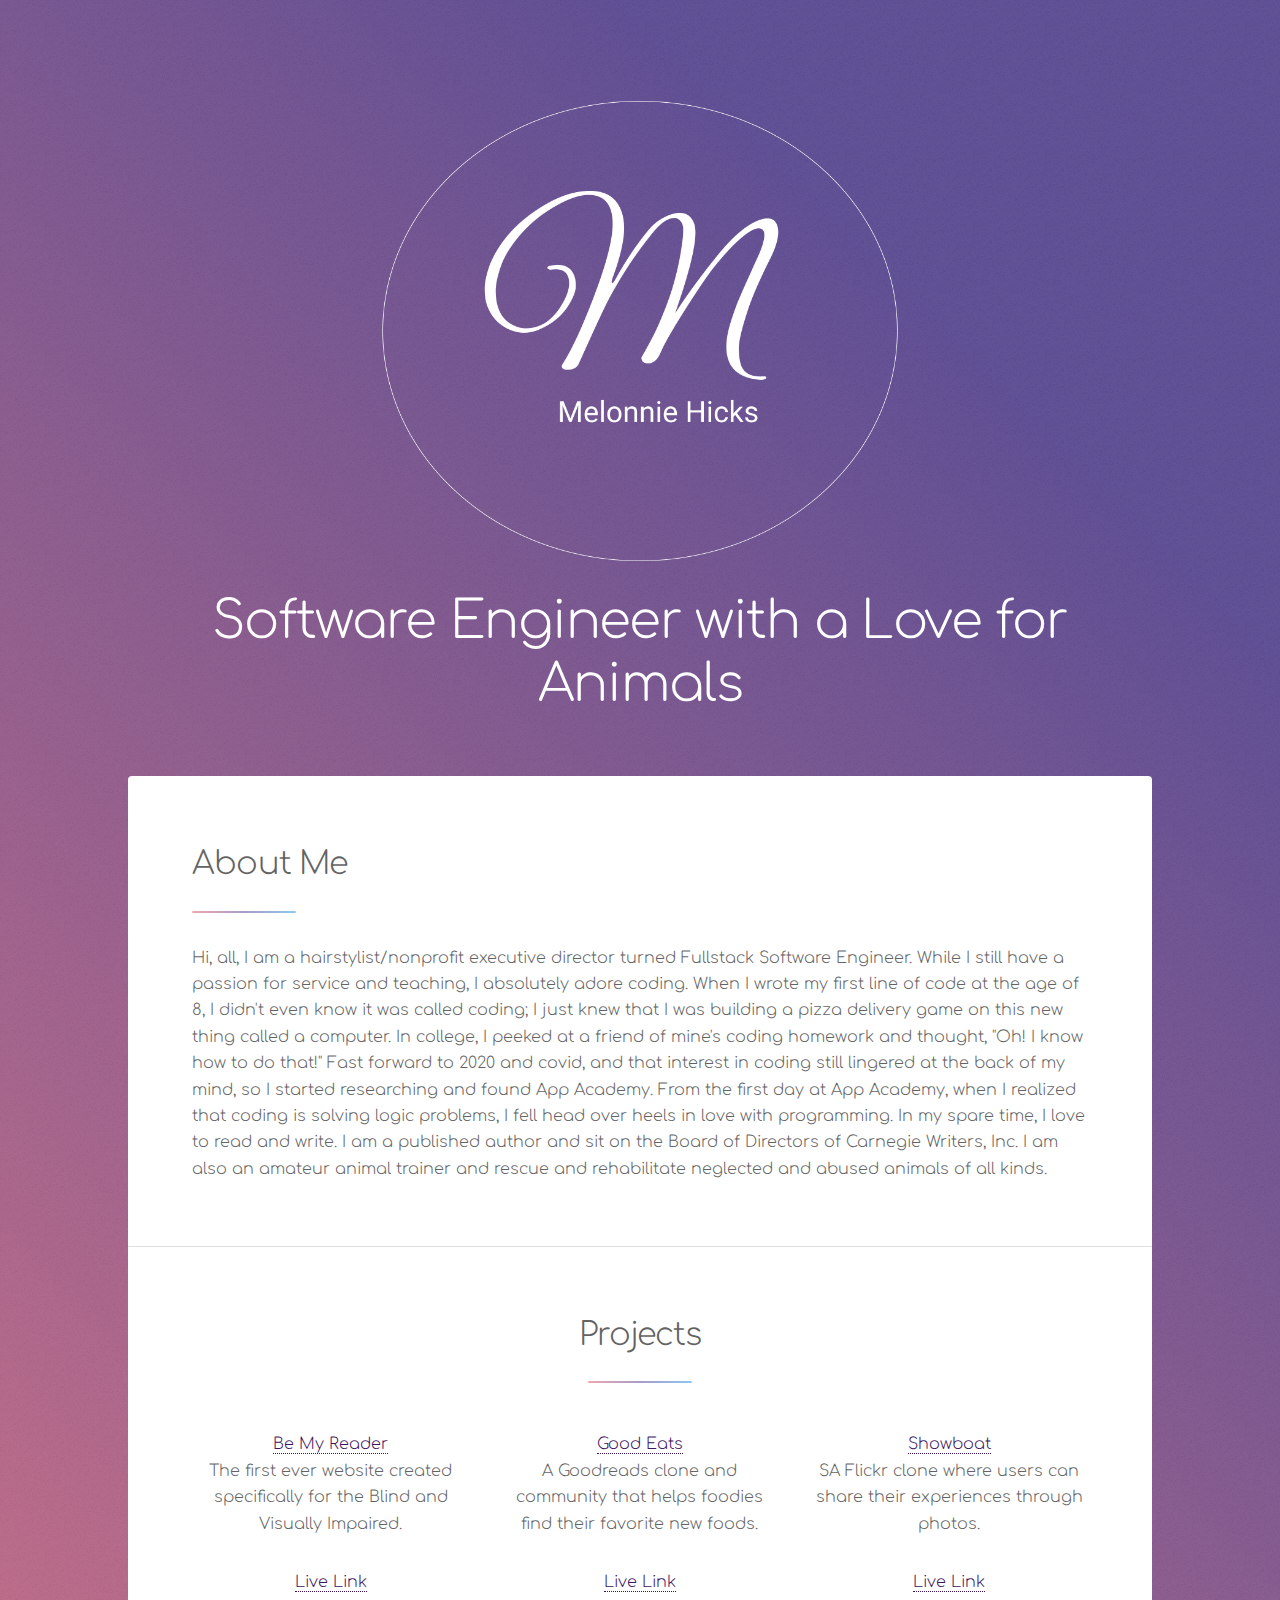
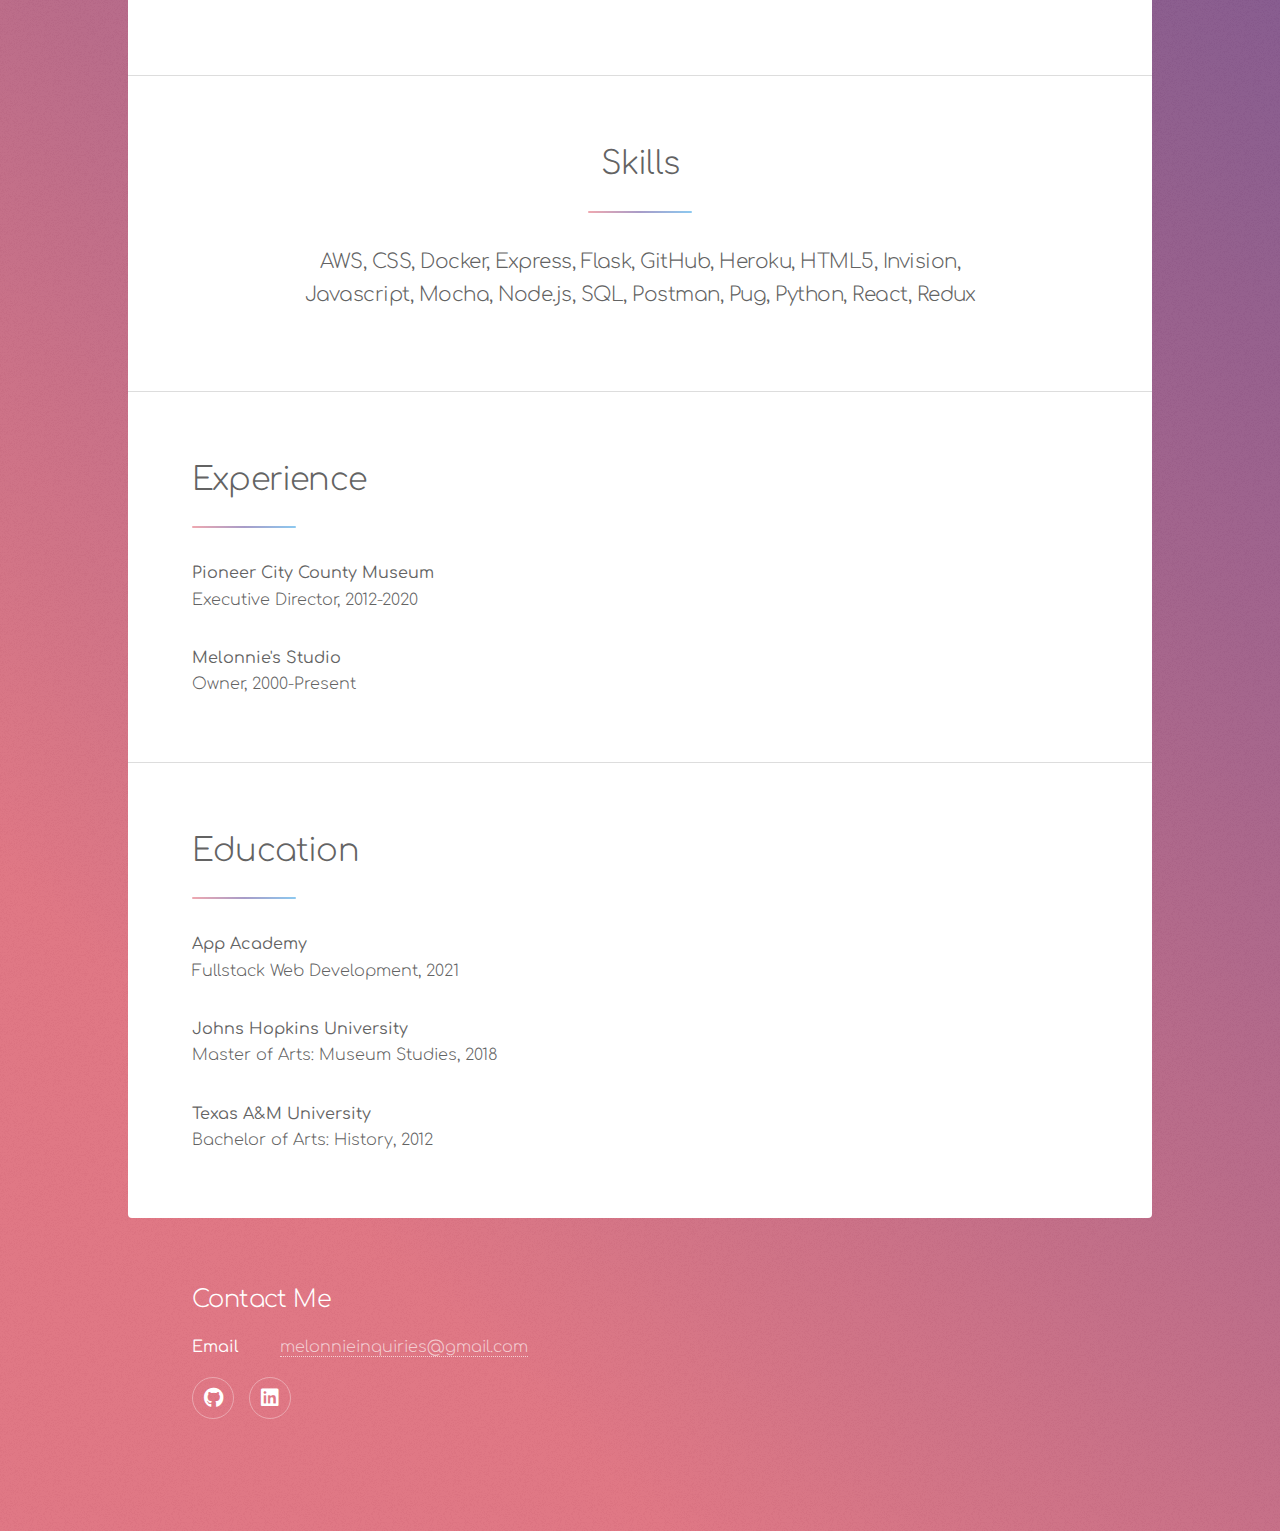
==== commit d1cd7986: "updated live links" ====
--- a/index.html
+++ b/index.html
@@ -67,16 +67,19 @@
 										<!-- <span class="icon solid major style1 fa-code"></span> -->
 										<a class='projects' href="https://github.com/Melonnie13/BeMyReader">Be My Reader</a>
 										<p>The first ever website created specifically for the Blind and Visually Impaired.</p>
+										<a class='projects' href="https://be-my-reader.herokuapp.com/">Live Link</a>
 									</li>
 									<li>
 										<!-- <span class="icon major style3 fa-copy"></span> -->
 										<a class='projects' href="https://github.com/edenspring/goodEats">Good Eats</a>
 										<p>A Goodreads clone and community that helps foodies find their favorite new foods.</p>
+										<a class='projects' href="https://goodeats-group-project.herokuapp.com/">Live Link</a>
 									</li>
 									<li>
 										<!-- <span class="icon major style5 fa-gem"></span> -->
 										<a class='projects' href="https://github.com/nathanblaz/showboat-group-project">Showboat</a>
 										<p>SA Flickr clone where users can share their experiences through photos.</p>
+										<a class='projects' href="https://showboat-app.herokuapp.com/">Live Link</a>
 									</li>
 								</ul>
 								<!-- <footer class="major">
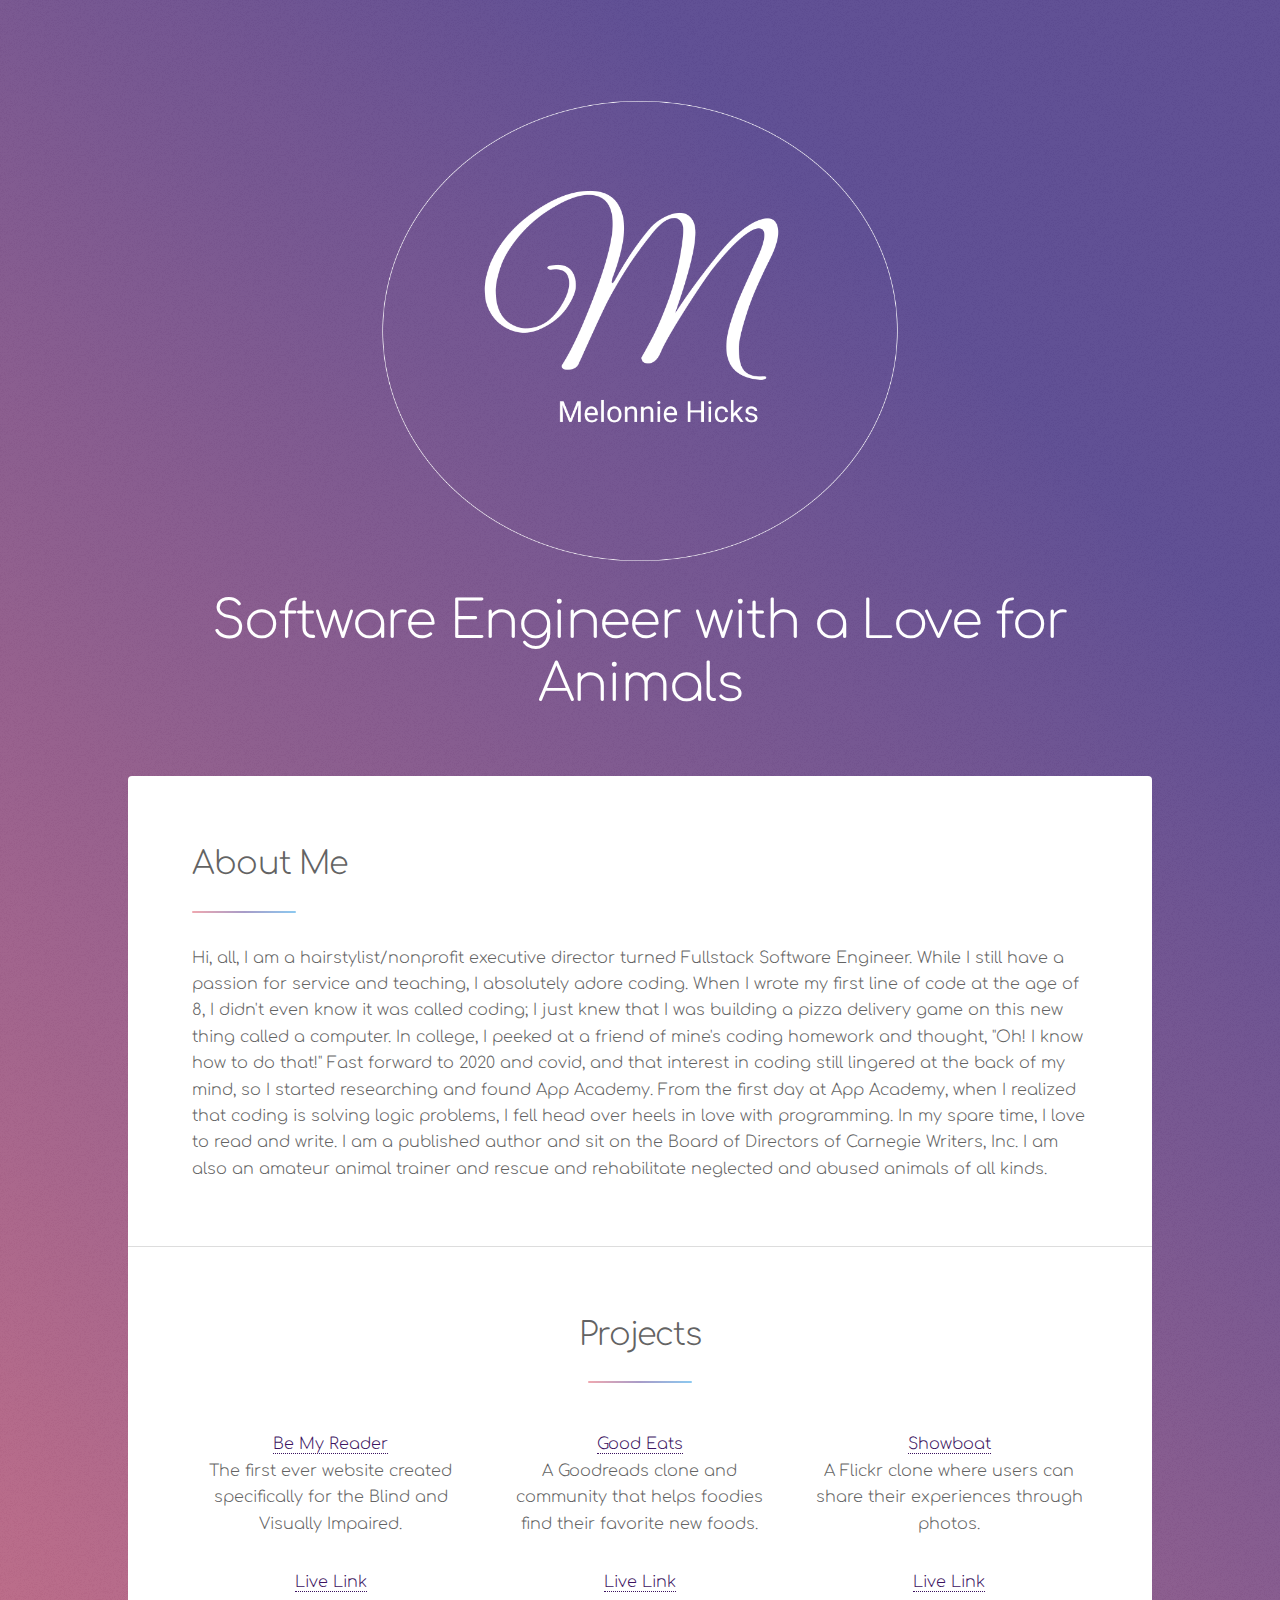
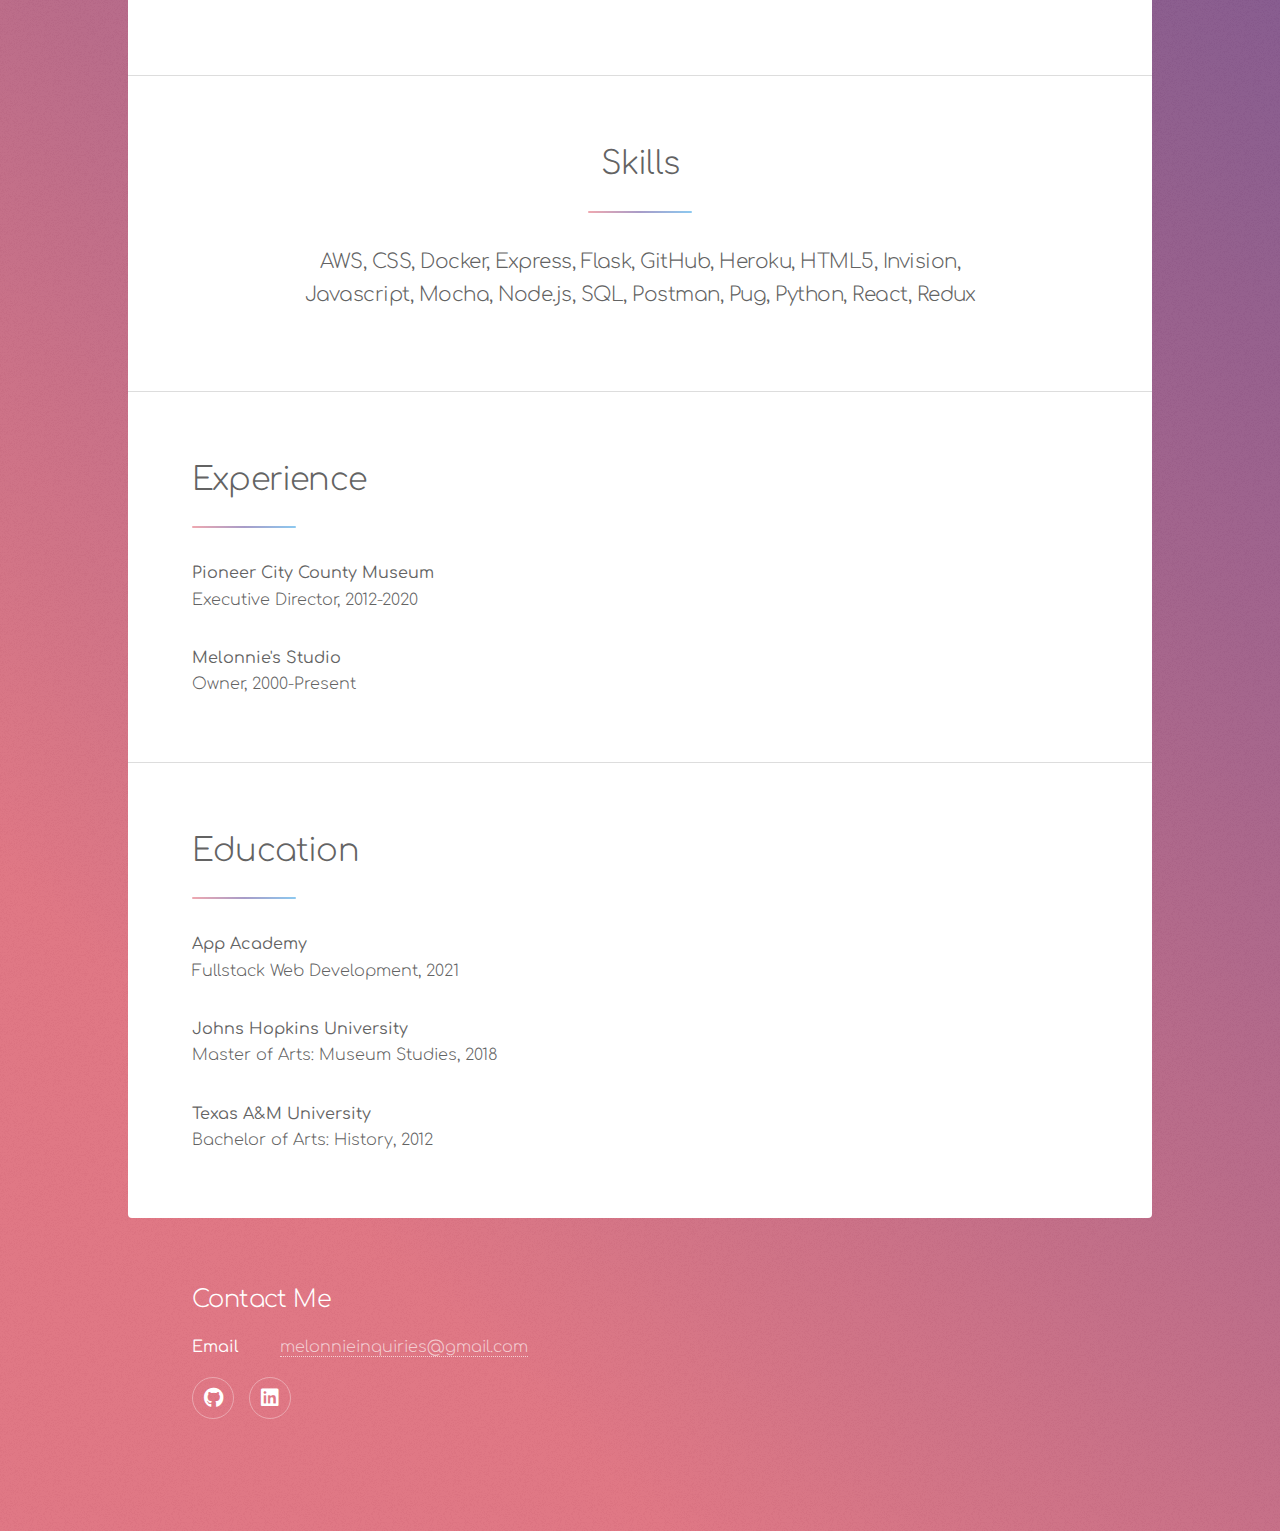
==== commit d50490ac: "fixed spelling error" ====
--- a/index.html
+++ b/index.html
@@ -78,7 +78,7 @@
 									<li>
 										<!-- <span class="icon major style5 fa-gem"></span> -->
 										<a class='projects' href="https://github.com/nathanblaz/showboat-group-project">Showboat</a>
-										<p>SA Flickr clone where users can share their experiences through photos.</p>
+										<p>A Flickr clone where users can share their experiences through photos.</p>
 										<a class='projects' href="https://showboat-app.herokuapp.com/">Live Link</a>
 									</li>
 								</ul>
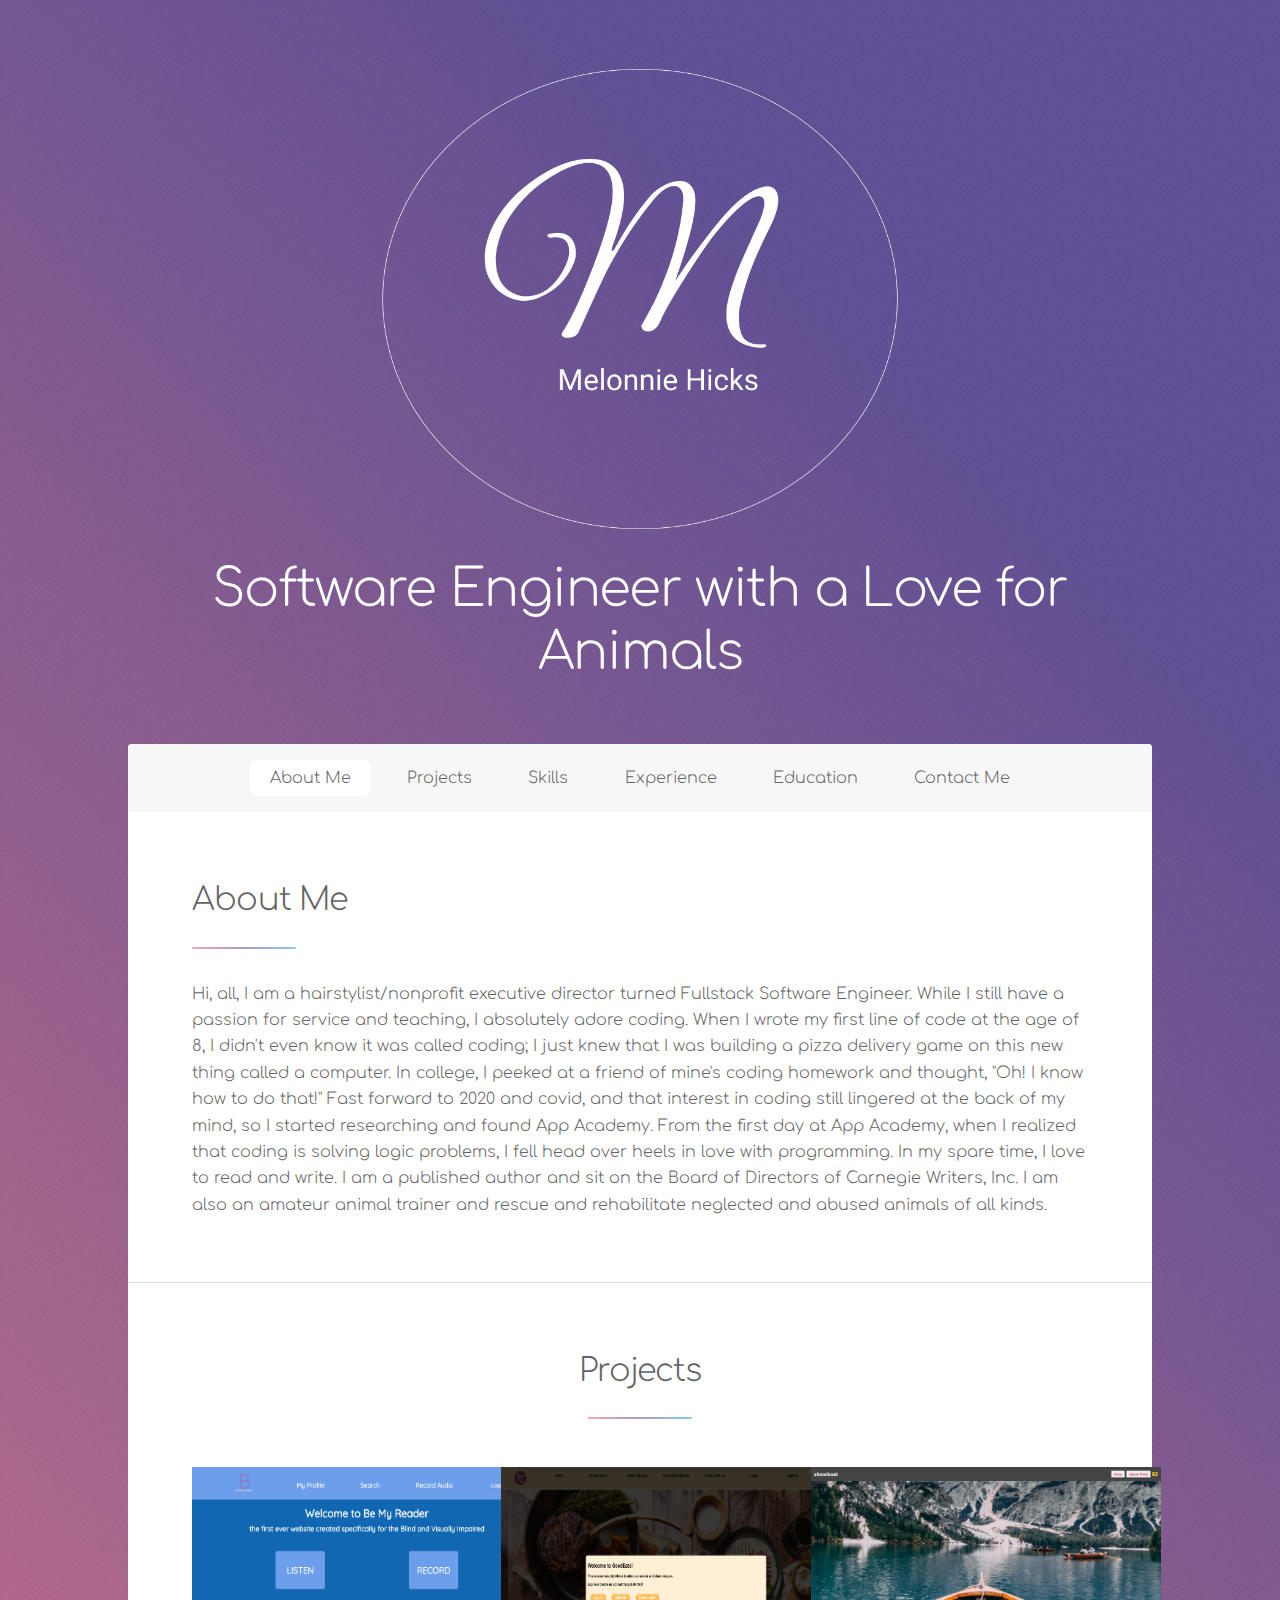
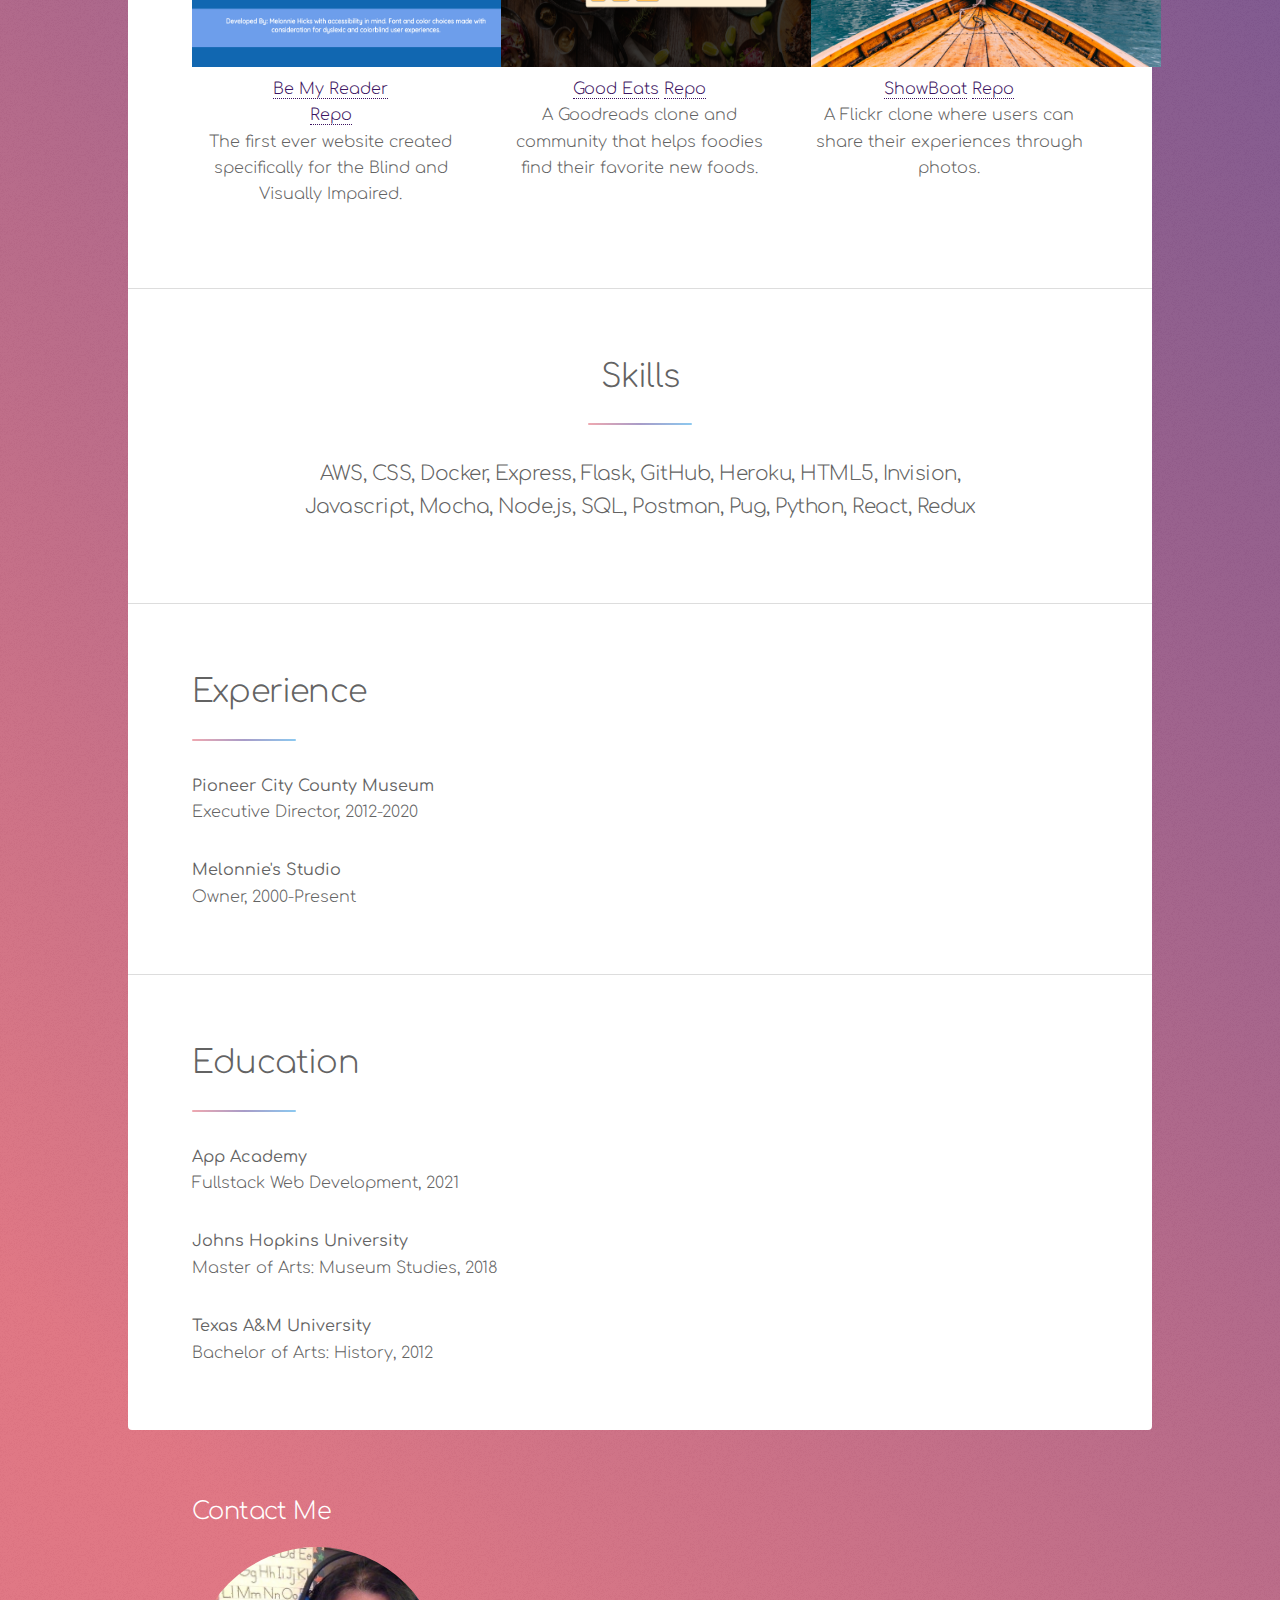
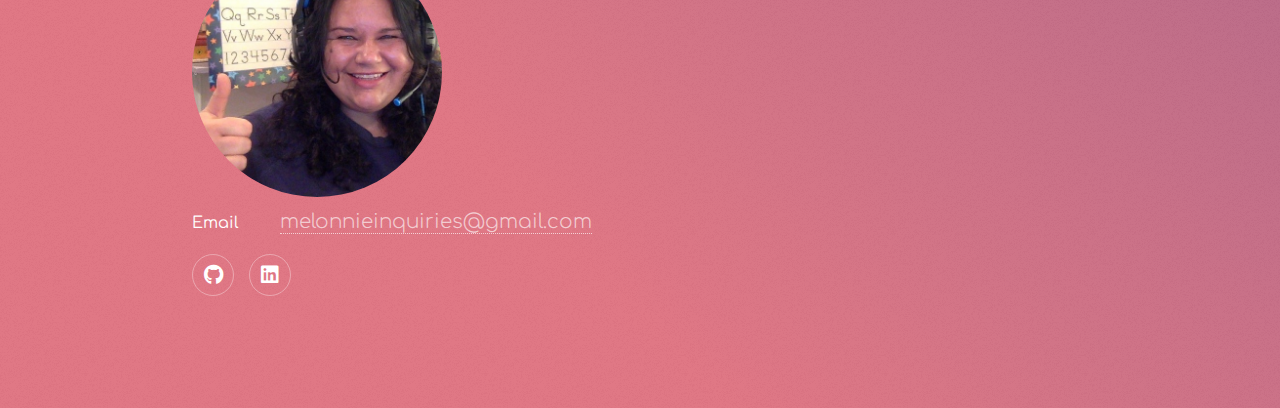
==== commit b16df8a2: "cleaned up site, added buttons, screencaps, and personal pic" ====
--- a/index.html
+++ b/index.html
@@ -21,19 +21,19 @@
 					<header id="header" class="alt">
 						<span class="logo"><img src="images/melLogoPersonalWebsite.png" alt="Melonnie Hicks" /></span>
 						<h1>Software Engineer with a Love for Animals</h1>
-						<!-- <p>Software Engineer with a Love for Animals<br />
-						</p> -->
 					</header>
 
 				<!-- Nav -->
-					<!-- <nav id="nav">
+					<nav id="nav">
 						<ul>
-							<li><a href="#intro" class="active">Introduction</a></li>
-							<li><a href="#first">First Section</a></li>
-							<li><a href="#second">Second Section</a></li>
-							<li><a href="#cta">Get Started</a></li>
+							<li><a href="#intro" class="active">About Me</a></li>
+							<li><a href="#first">Projects</a></li>
+							<li><a href="#second">Skills</a></li>
+							<li><a href="#experience">Experience</a></li>
+							<li><a href="#education">Education</a></li>
+							<li><a href="#contact">Contact Me</a></li>
 						</ul>
-					</nav> -->
+					</nav>
 
 				<!-- Main -->
 					<div id="main">
@@ -46,13 +46,16 @@
 											<h2>About Me</h2>
 										</header>
 										<p>Hi, all, I am a hairstylist/nonprofit executive director turned Fullstack Software Engineer. While I still have a passion for service and teaching, I absolutely adore coding. When I wrote my first line of code at the age of 8, I didn't even know it was called coding; I just knew that I was building a pizza delivery game on this new thing called a computer. In college, I peeked at a friend of mine's coding homework and thought, "Oh! I know how to do that!" Fast forward to 2020 and covid, and that interest in coding still lingered at the back of my mind, so I started researching and found App Academy. From the first day at App Academy, when I realized that coding is solving logic problems, I fell head over heels in love with programming. In my spare time, I love to read and write. I am a published author and sit on the Board of Directors of Carnegie Writers, Inc. I am also an amateur animal trainer and rescue and rehabilitate neglected and abused animals of all kinds.
-											<!-- <br /> Contact me below for more information! -->
+											<!-- <div id='contact-me'>
+												<br /> Contact me below for more information!
+											</div> -->
+
 										</p>
 										<!-- <ul class="actions">
 											<li><a href="generic.html" class="button">Learn More</a></li>
-										</ul>
+										</ul> -->
 									</div>
-									<span class="image"><img src="images/pic01.jpg" alt="" /></span> -->
+									<!-- <span class="image"><img src="images/pic01.jpg" alt="" /></span> -->
 								</div>
 							</section>
 
@@ -63,23 +66,29 @@
 								</header>
 								<ul class="features">
 									<li>
-										<!-- <span class="icon solid major style1"><img src='images/splashPage.png' alt='Be My Reader'></span> -->
+										<span><img class="image-splash" src='images/splashPageBMR.png' alt='Be My Reader'></span>
+										</br>
 										<!-- <span class="icon solid major style1 fa-code"></span> -->
-										<a class='projects' href="https://github.com/Melonnie13/BeMyReader">Be My Reader</a>
+										<a class='projects' href="https://be-my-reader.herokuapp.com/">Be My Reader</a>
+										</br>
+										<a class='projects' href="https://github.com/Melonnie13/BeMyReader">Repo</a>
 										<p>The first ever website created specifically for the Blind and Visually Impaired.</p>
-										<a class='projects' href="https://be-my-reader.herokuapp.com/">Live Link</a>
 									</li>
 									<li>
 										<!-- <span class="icon major style3 fa-copy"></span> -->
-										<a class='projects' href="https://github.com/edenspring/goodEats">Good Eats</a>
+										<span><img class="image-splash" src='images/splashPageGE.png' alt='Good Eats'></span>
+									</br>
+										<a class='projects' href="https://goodeats-group-project.herokuapp.com/">Good Eats</a>
+										<a class='projects' href="https://github.com/edenspring/goodEats">Repo</a>
 										<p>A Goodreads clone and community that helps foodies find their favorite new foods.</p>
-										<a class='projects' href="https://goodeats-group-project.herokuapp.com/">Live Link</a>
 									</li>
 									<li>
 										<!-- <span class="icon major style5 fa-gem"></span> -->
-										<a class='projects' href="https://github.com/nathanblaz/showboat-group-project">Showboat</a>
+										<span><img class="image-splash" src='images/splashPageSB.png' alt='Show Boat'></span>
+										</br>
+										<a class='projects' href="https://showboat-app.herokuapp.com/">ShowBoat</a>
+										<a class='projects' href="https://github.com/nathanblaz/showboat-group-project">Repo</a>
 										<p>A Flickr clone where users can share their experiences through photos.</p>
-										<a class='projects' href="https://showboat-app.herokuapp.com/">Live Link</a>
 									</li>
 								</ul>
 								<!-- <footer class="major">
@@ -127,7 +136,7 @@
 								</footer>
 							</section>
 
-							<section id="intro" class="main">
+							<section id="experience" class="main">
 								<div class="spotlight">
 									<div class="content">
 										<header class="major">
@@ -148,7 +157,7 @@
 									<span class="image"><img src="images/pic01.jpg" alt="" /></span> -->
 								</div>
 							</section>
-							<section id="intro" class="main">
+							<section id="education" class="main">
 								<div class="spotlight">
 									<div class="content">
 										<header class="major">
@@ -200,15 +209,16 @@
 								<li><a href="generic.html" class="button">Learn More</a></li>
 							</ul>
 						</section> -->
-						<section>
+						<section id="contact">
 							<h2>Contact Me</h2>
+							<span><img id="image-me" src='images/MelonnieHicks.png' alt='Melonnie Hicks'></span>
 							<dl class="alt">
 								<!-- <dt>Address</dt>
 								<dd>1234 Somewhere Road &bull; Nashville, TN 00000 &bull; USA</dd> -->
 								<!-- <dt>Phone</dt>
 								<dd>(000) 000-0000 x 0000</dd> -->
 								<dt>Email</dt>
-								<dd><a href="#">melonnieinquiries@gmail.com</a></dd>
+								<dd><a id="my-email" href="#">melonnieinquiries@gmail.com</a></dd>
 							</dl>
 							<ul class="icons">
 								<!-- <li><a href="#" class="icon brands fa-twitter alt"><span class="label">Twitter</span></a></li>
--- a/assets/css/main.css
+++ b/assets/css/main.css
@@ -37,6 +37,11 @@
 	list-style: none;
 }
 
+.image-splash{
+	height: 200px;
+	width: 350px;
+}
+
 blockquote, q {
 	quotes: none;
 }
@@ -316,6 +321,11 @@
 
 	h1, h2, h3, h4, h5, h6 {
 		color: #ffffff;
+	}
+
+	#image-me{
+		border-radius: 50%;
+		width: 250px;
 	}
 
 	blockquote {
@@ -2471,6 +2481,7 @@
 			margin: 0;
 			clear: left;
 			float: left;
+			padding-top: 5px;
 		}
 
 		dl.alt dd {
@@ -2489,6 +2500,10 @@
 
 	dl dt {
 		color: #ffffff;
+	}
+
+	#my-email{
+		font-size: 20px;
 	}
 
 /* Actions */
@@ -3094,7 +3109,7 @@
 		}
 
 		#header.alt {
-			padding: 7em 5em 4em 5em ;
+			padding: 2em 5em 3em 5em ;
 		}
 
 			#header.alt h1 {
@@ -3139,7 +3154,7 @@
 			}
 
 				#header.alt {
-					padding: 6em 4em 3em 4em ;
+					padding: 4em 4em 3em 4em ;
 				}
 
 		}
@@ -3227,7 +3242,8 @@
 		color: #636363;
 		position: absolute;
 		width: 64em;
-		max-width: calc(100% - 4em);
+		/* max-width: calc(100% - 4em); */
+		max-width: 100vw;
 		padding: 1em;
 		background-color: #f7f7f7;
 		border-top-left-radius: 0.25em;
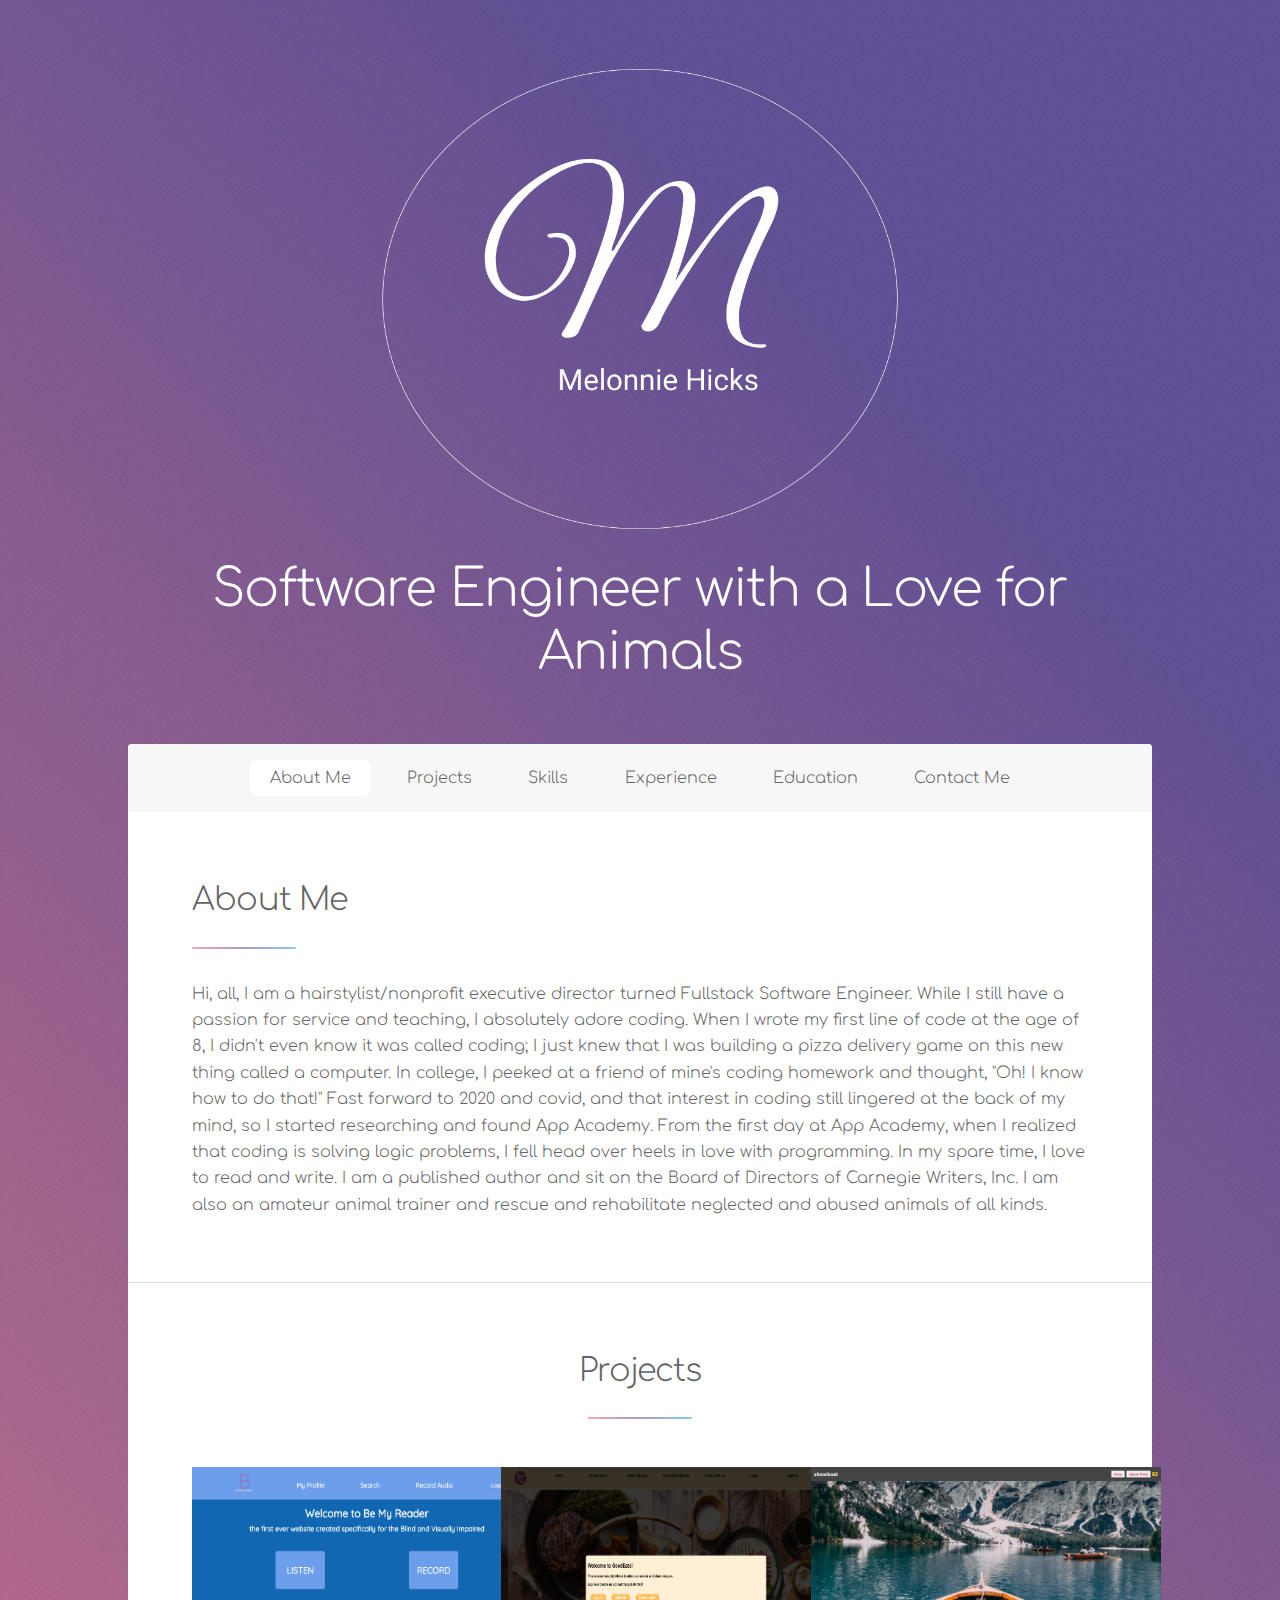
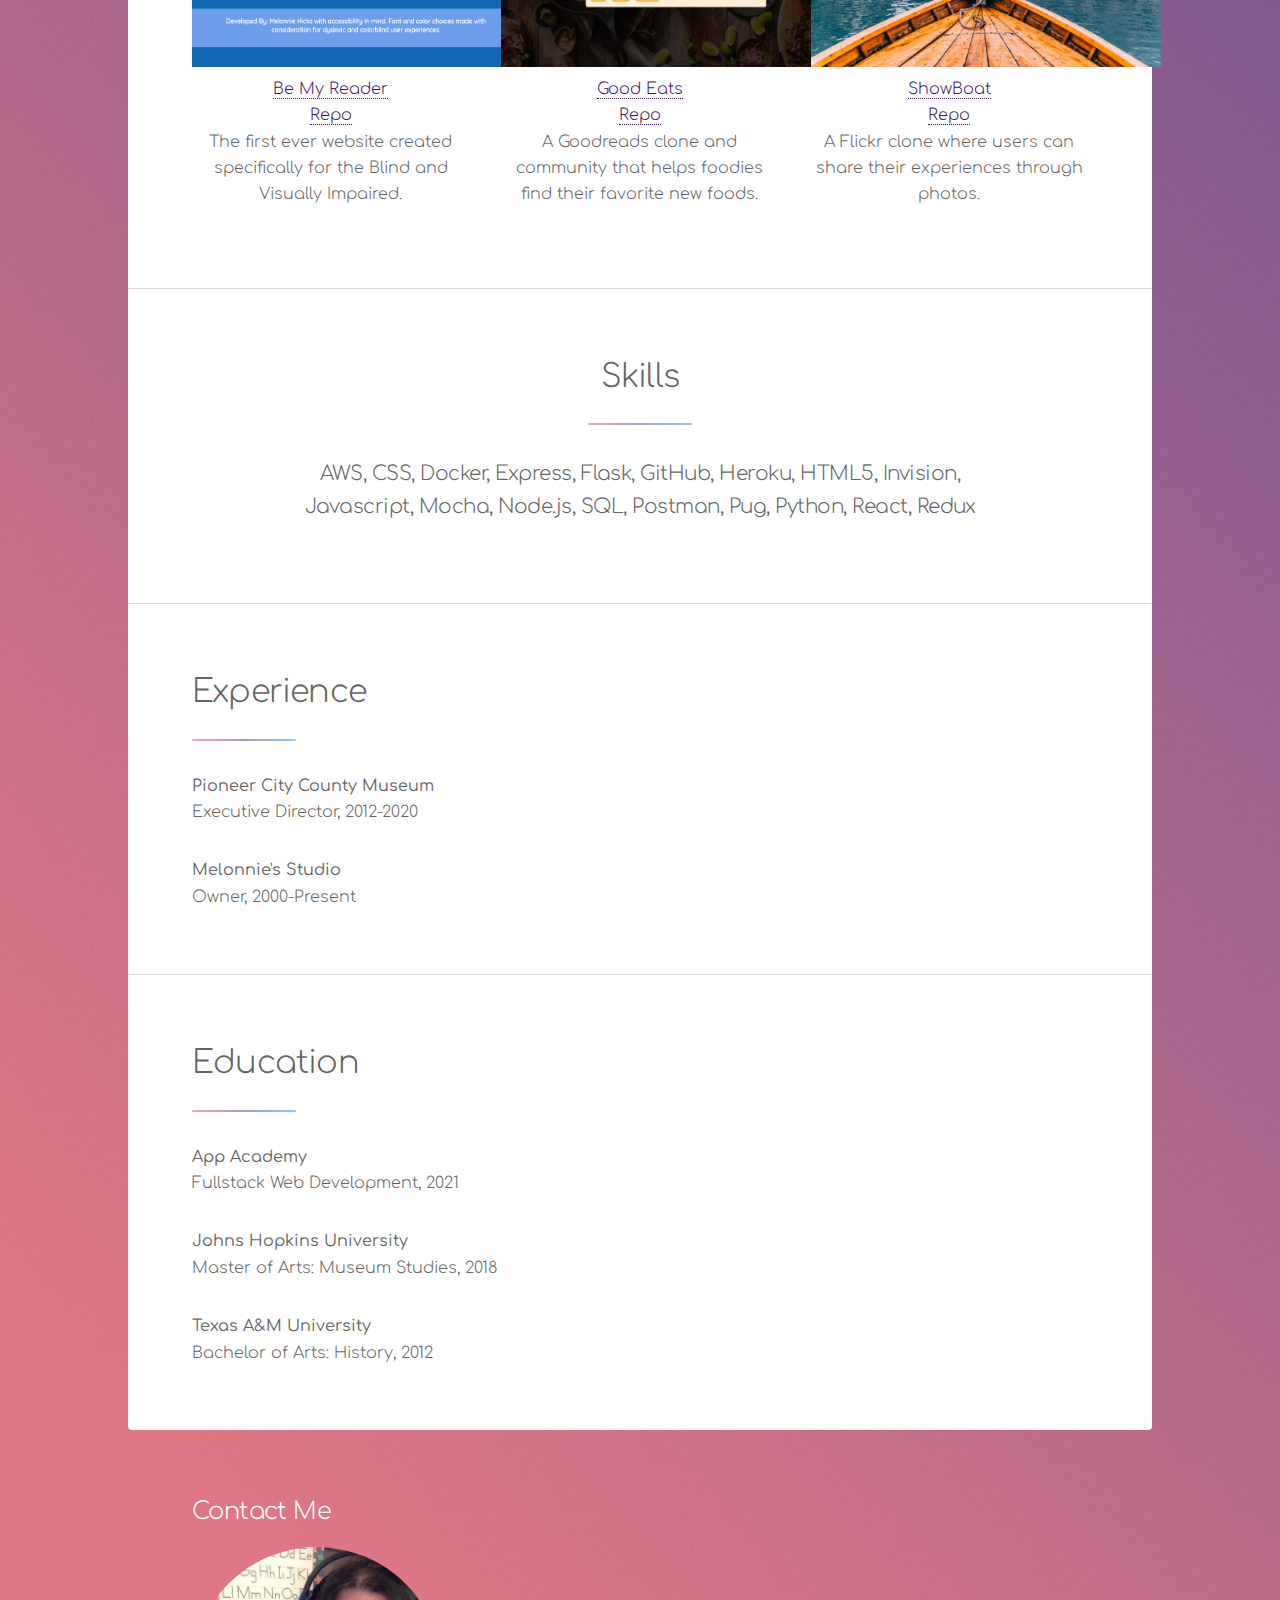
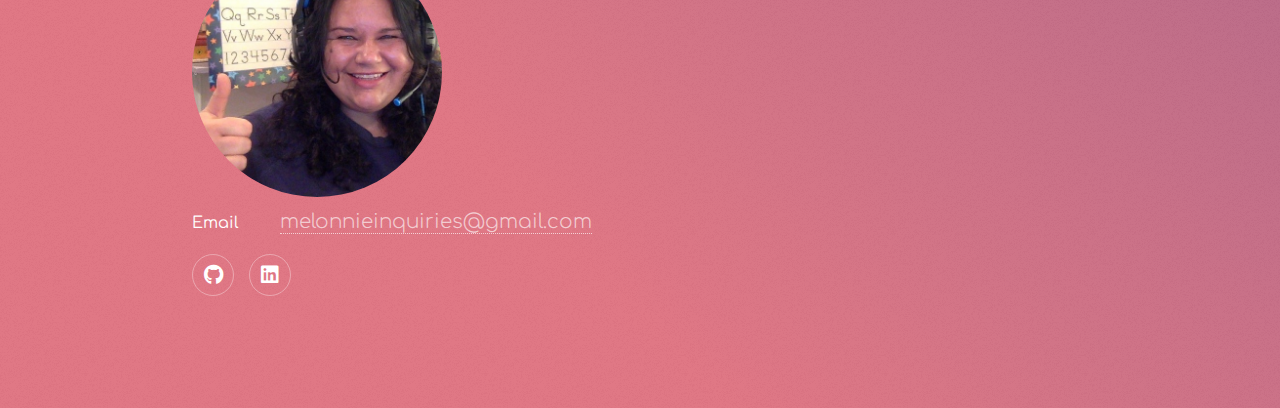
==== commit 32b989d5: "fixed spacing" ====
--- a/index.html
+++ b/index.html
@@ -79,6 +79,7 @@
 										<span><img class="image-splash" src='images/splashPageGE.png' alt='Good Eats'></span>
 									</br>
 										<a class='projects' href="https://goodeats-group-project.herokuapp.com/">Good Eats</a>
+									</br>
 										<a class='projects' href="https://github.com/edenspring/goodEats">Repo</a>
 										<p>A Goodreads clone and community that helps foodies find their favorite new foods.</p>
 									</li>
@@ -87,6 +88,7 @@
 										<span><img class="image-splash" src='images/splashPageSB.png' alt='Show Boat'></span>
 										</br>
 										<a class='projects' href="https://showboat-app.herokuapp.com/">ShowBoat</a>
+									</br>
 										<a class='projects' href="https://github.com/nathanblaz/showboat-group-project">Repo</a>
 										<p>A Flickr clone where users can share their experiences through photos.</p>
 									</li>
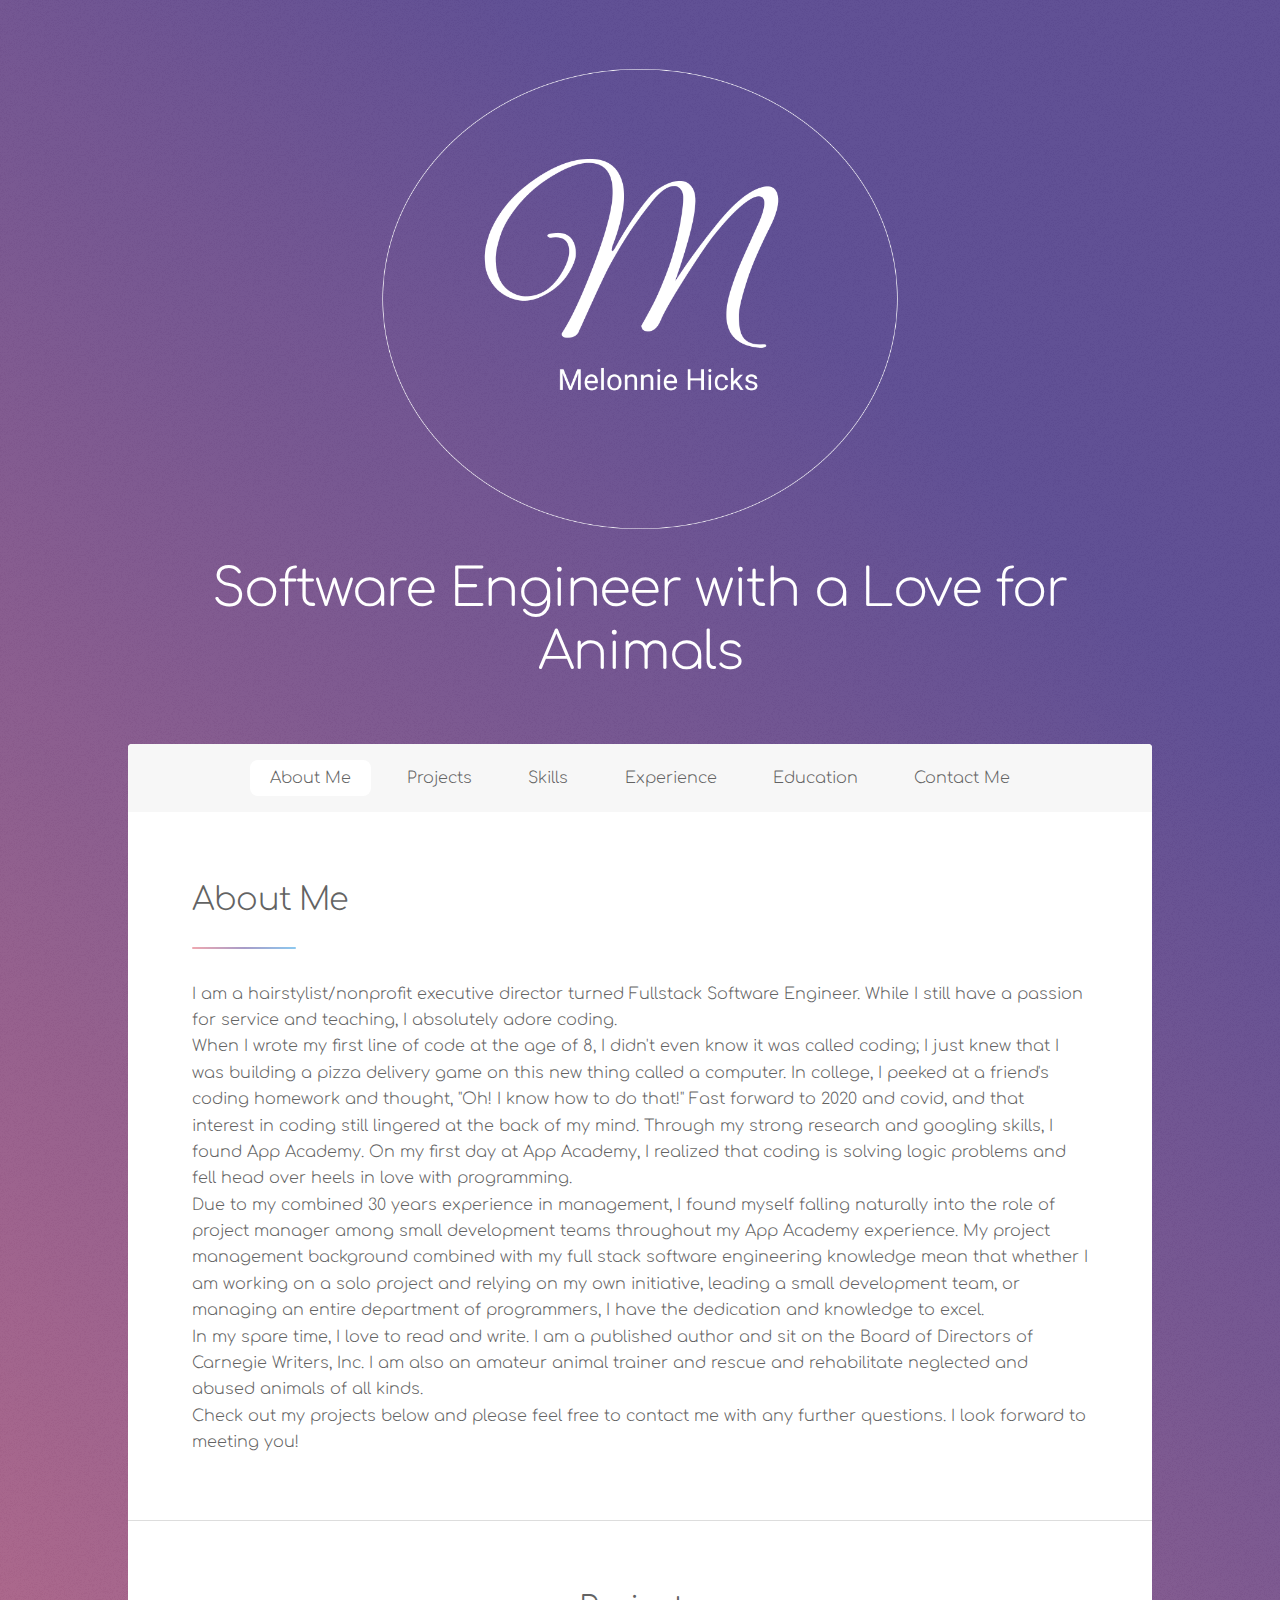
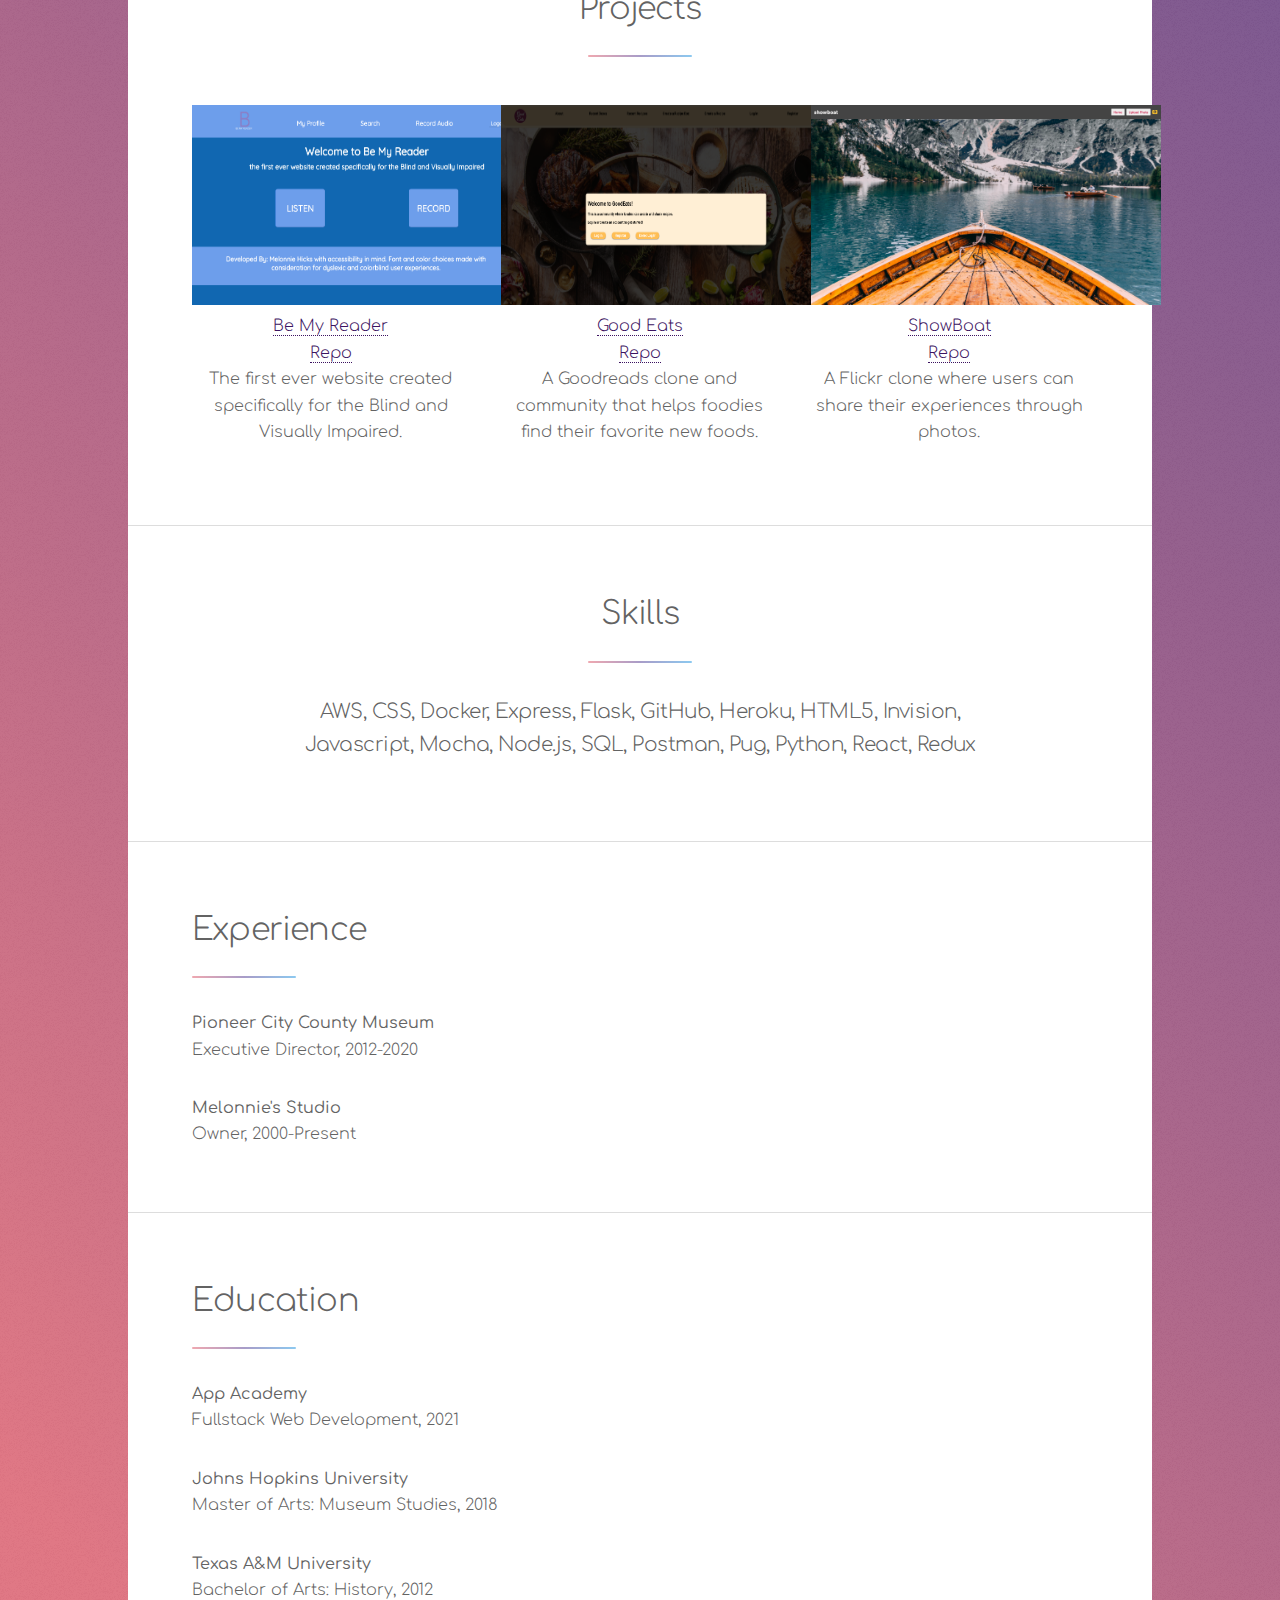
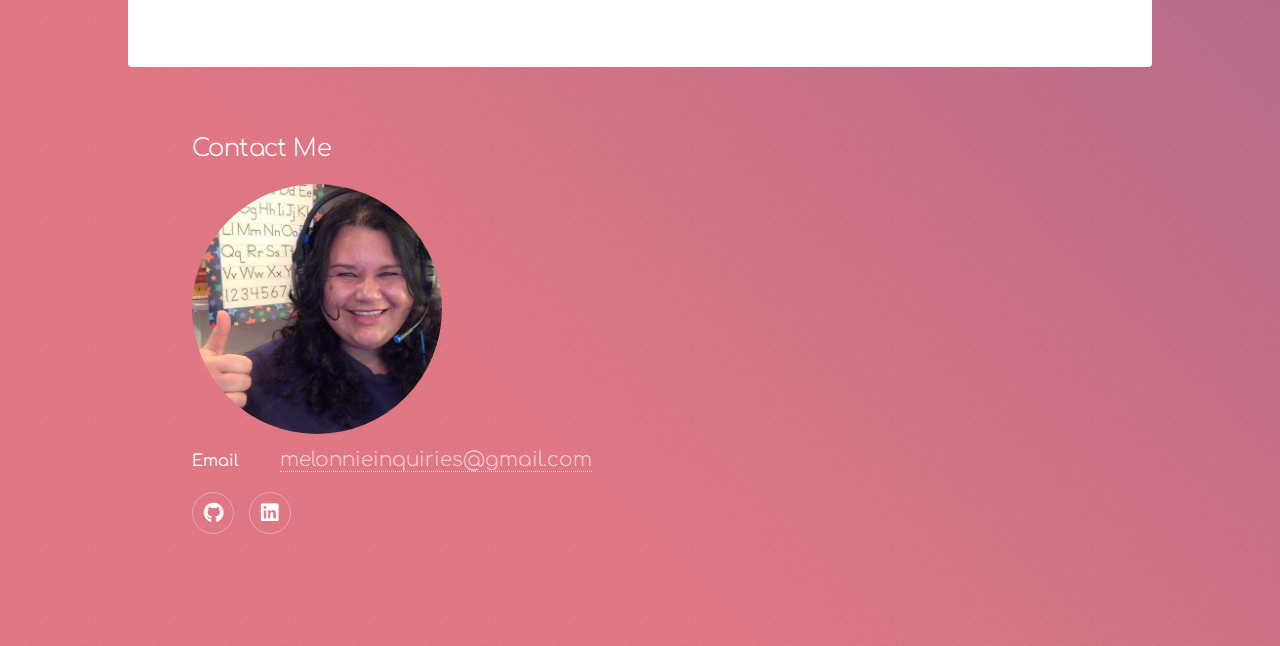
==== commit e2d17648: "updated About Me" ====
--- a/index.html
+++ b/index.html
@@ -45,7 +45,11 @@
 										<header class="major">
 											<h2>About Me</h2>
 										</header>
-										<p>Hi, all, I am a hairstylist/nonprofit executive director turned Fullstack Software Engineer. While I still have a passion for service and teaching, I absolutely adore coding. When I wrote my first line of code at the age of 8, I didn't even know it was called coding; I just knew that I was building a pizza delivery game on this new thing called a computer. In college, I peeked at a friend of mine's coding homework and thought, "Oh! I know how to do that!" Fast forward to 2020 and covid, and that interest in coding still lingered at the back of my mind, so I started researching and found App Academy. From the first day at App Academy, when I realized that coding is solving logic problems, I fell head over heels in love with programming. In my spare time, I love to read and write. I am a published author and sit on the Board of Directors of Carnegie Writers, Inc. I am also an amateur animal trainer and rescue and rehabilitate neglected and abused animals of all kinds.
+										<p>I am a hairstylist/nonprofit executive director turned Fullstack Software Engineer. While I still have a passion for service and teaching, I absolutely adore coding.
+										</br> When I wrote my first line of code at the age of 8, I didn't even know it was called coding; I just knew that I was building a pizza delivery game on this new thing called a computer. In college, I peeked at a friend's coding homework and thought, "Oh! I know how to do that!" Fast forward to 2020 and covid, and that interest in coding still lingered at the back of my mind. Through my strong research and googling skills, I found App Academy. On my first day at App Academy, I realized that coding is solving logic problems and fell head over heels in love with programming.
+										</br> Due to my combined 30 years experience in management, I found myself falling naturally into the role of project manager among small development teams throughout my App Academy experience. My project management background combined with my full stack software engineering knowledge mean that whether I am working on a solo project and relying on my own initiative, leading a small development team, or managing an entire department of programmers, I have the dedication and knowledge to excel.
+										</br> In my spare time, I love to read and write. I am a published author and sit on the Board of Directors of Carnegie Writers, Inc. I am also an amateur animal trainer and rescue and rehabilitate neglected and abused animals of all kinds.
+										</br> Check out my projects below and please feel free to contact me with any further questions. I look forward to meeting you!
 											<!-- <div id='contact-me'>
 												<br /> Contact me below for more information!
 											</div> -->
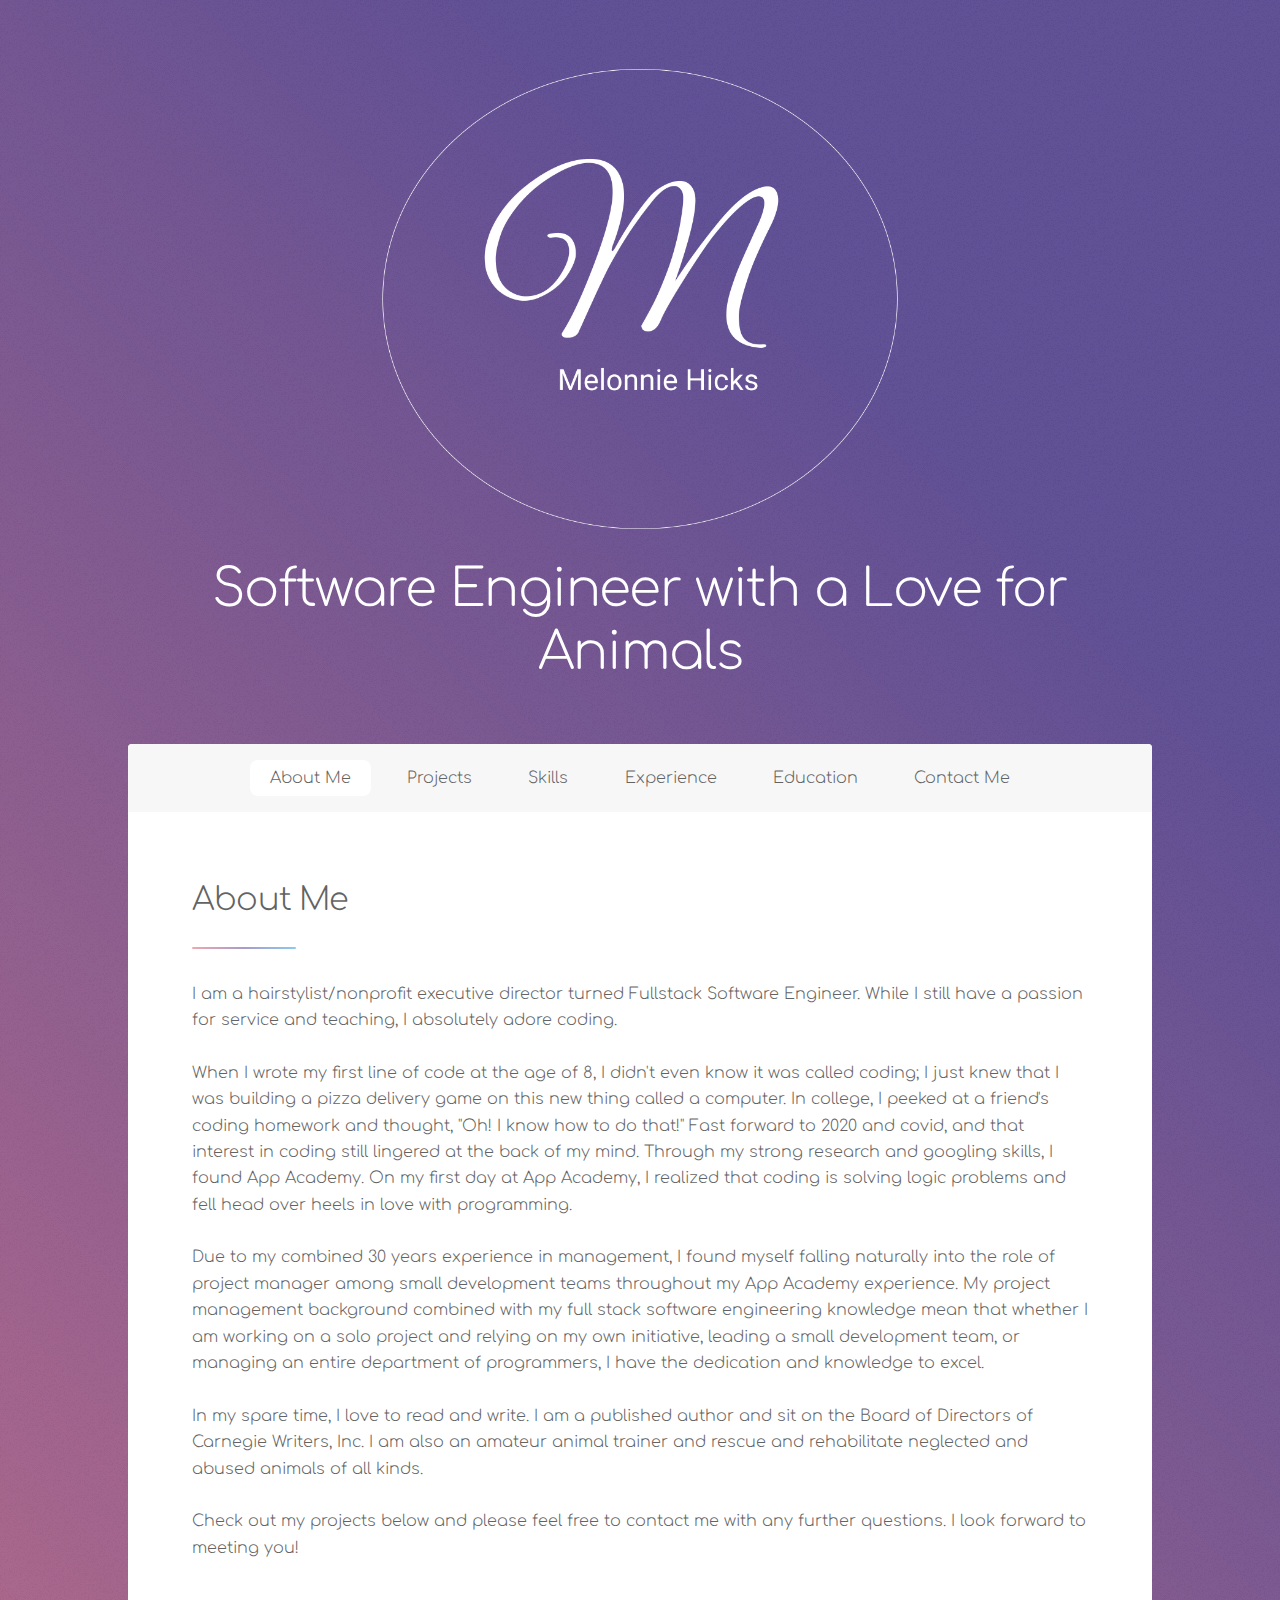
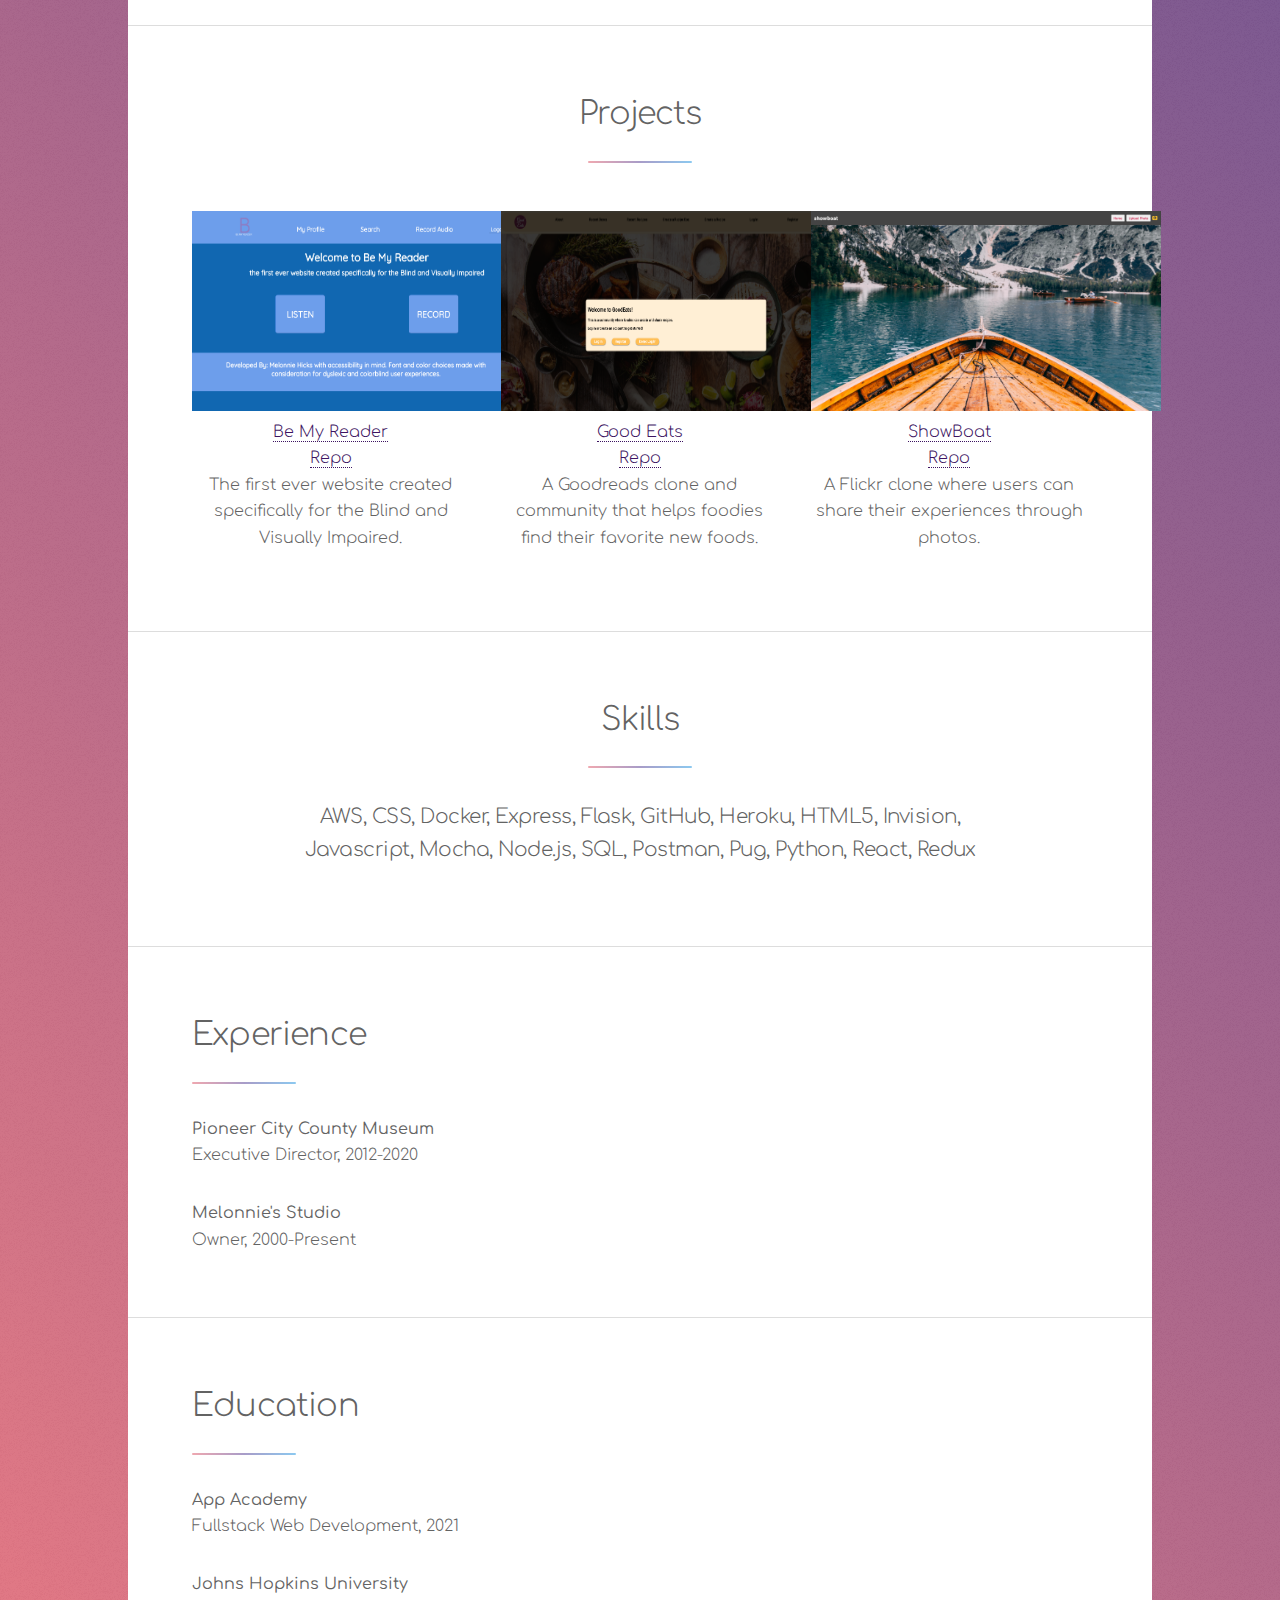
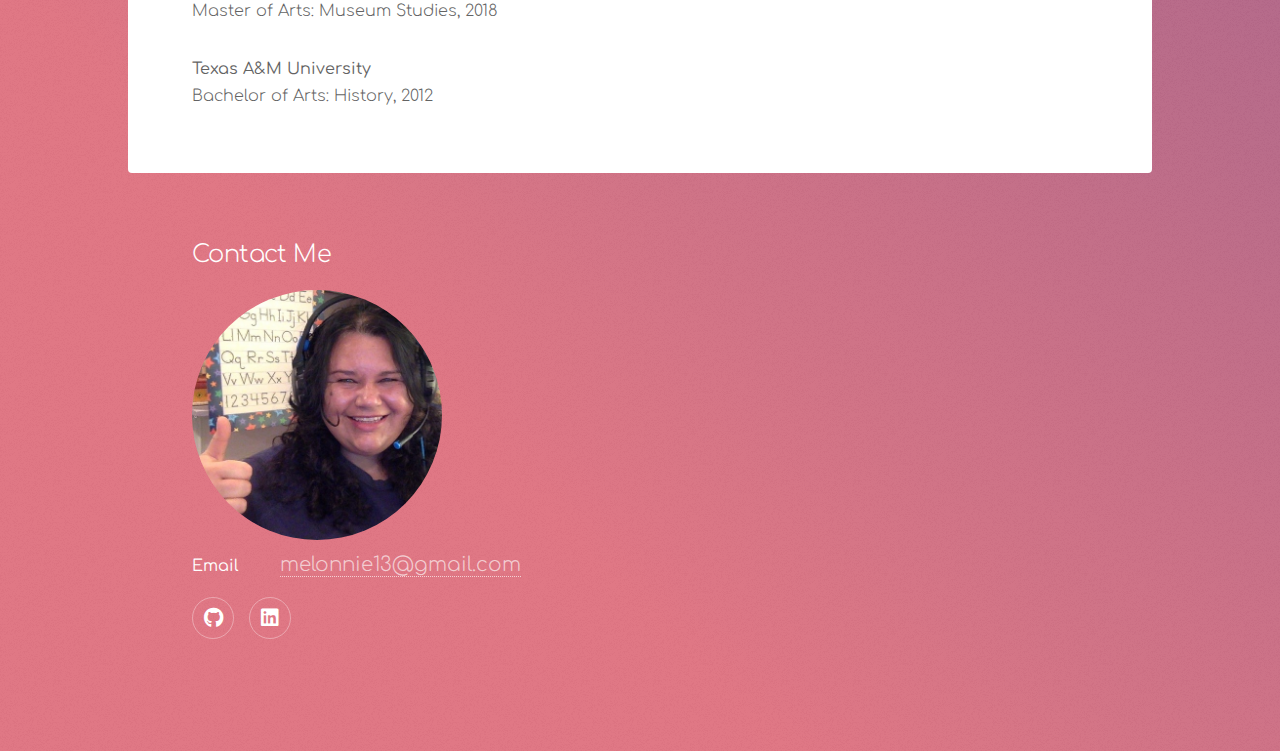
==== commit 577eb25d: "updated" ====
--- a/index.html
+++ b/index.html
@@ -46,9 +46,13 @@
 											<h2>About Me</h2>
 										</header>
 										<p>I am a hairstylist/nonprofit executive director turned Fullstack Software Engineer. While I still have a passion for service and teaching, I absolutely adore coding.
+										</br>
 										</br> When I wrote my first line of code at the age of 8, I didn't even know it was called coding; I just knew that I was building a pizza delivery game on this new thing called a computer. In college, I peeked at a friend's coding homework and thought, "Oh! I know how to do that!" Fast forward to 2020 and covid, and that interest in coding still lingered at the back of my mind. Through my strong research and googling skills, I found App Academy. On my first day at App Academy, I realized that coding is solving logic problems and fell head over heels in love with programming.
+										</br>
 										</br> Due to my combined 30 years experience in management, I found myself falling naturally into the role of project manager among small development teams throughout my App Academy experience. My project management background combined with my full stack software engineering knowledge mean that whether I am working on a solo project and relying on my own initiative, leading a small development team, or managing an entire department of programmers, I have the dedication and knowledge to excel.
+										</br>
 										</br> In my spare time, I love to read and write. I am a published author and sit on the Board of Directors of Carnegie Writers, Inc. I am also an amateur animal trainer and rescue and rehabilitate neglected and abused animals of all kinds.
+										</br>
 										</br> Check out my projects below and please feel free to contact me with any further questions. I look forward to meeting you!
 											<!-- <div id='contact-me'>
 												<br /> Contact me below for more information!
@@ -224,7 +228,7 @@
 								<!-- <dt>Phone</dt>
 								<dd>(000) 000-0000 x 0000</dd> -->
 								<dt>Email</dt>
-								<dd><a id="my-email" href="#">melonnieinquiries@gmail.com</a></dd>
+								<dd><a id="my-email" href="#">melonnie13@gmail.com</a></dd>
 							</dl>
 							<ul class="icons">
 								<!-- <li><a href="#" class="icon brands fa-twitter alt"><span class="label">Twitter</span></a></li>
